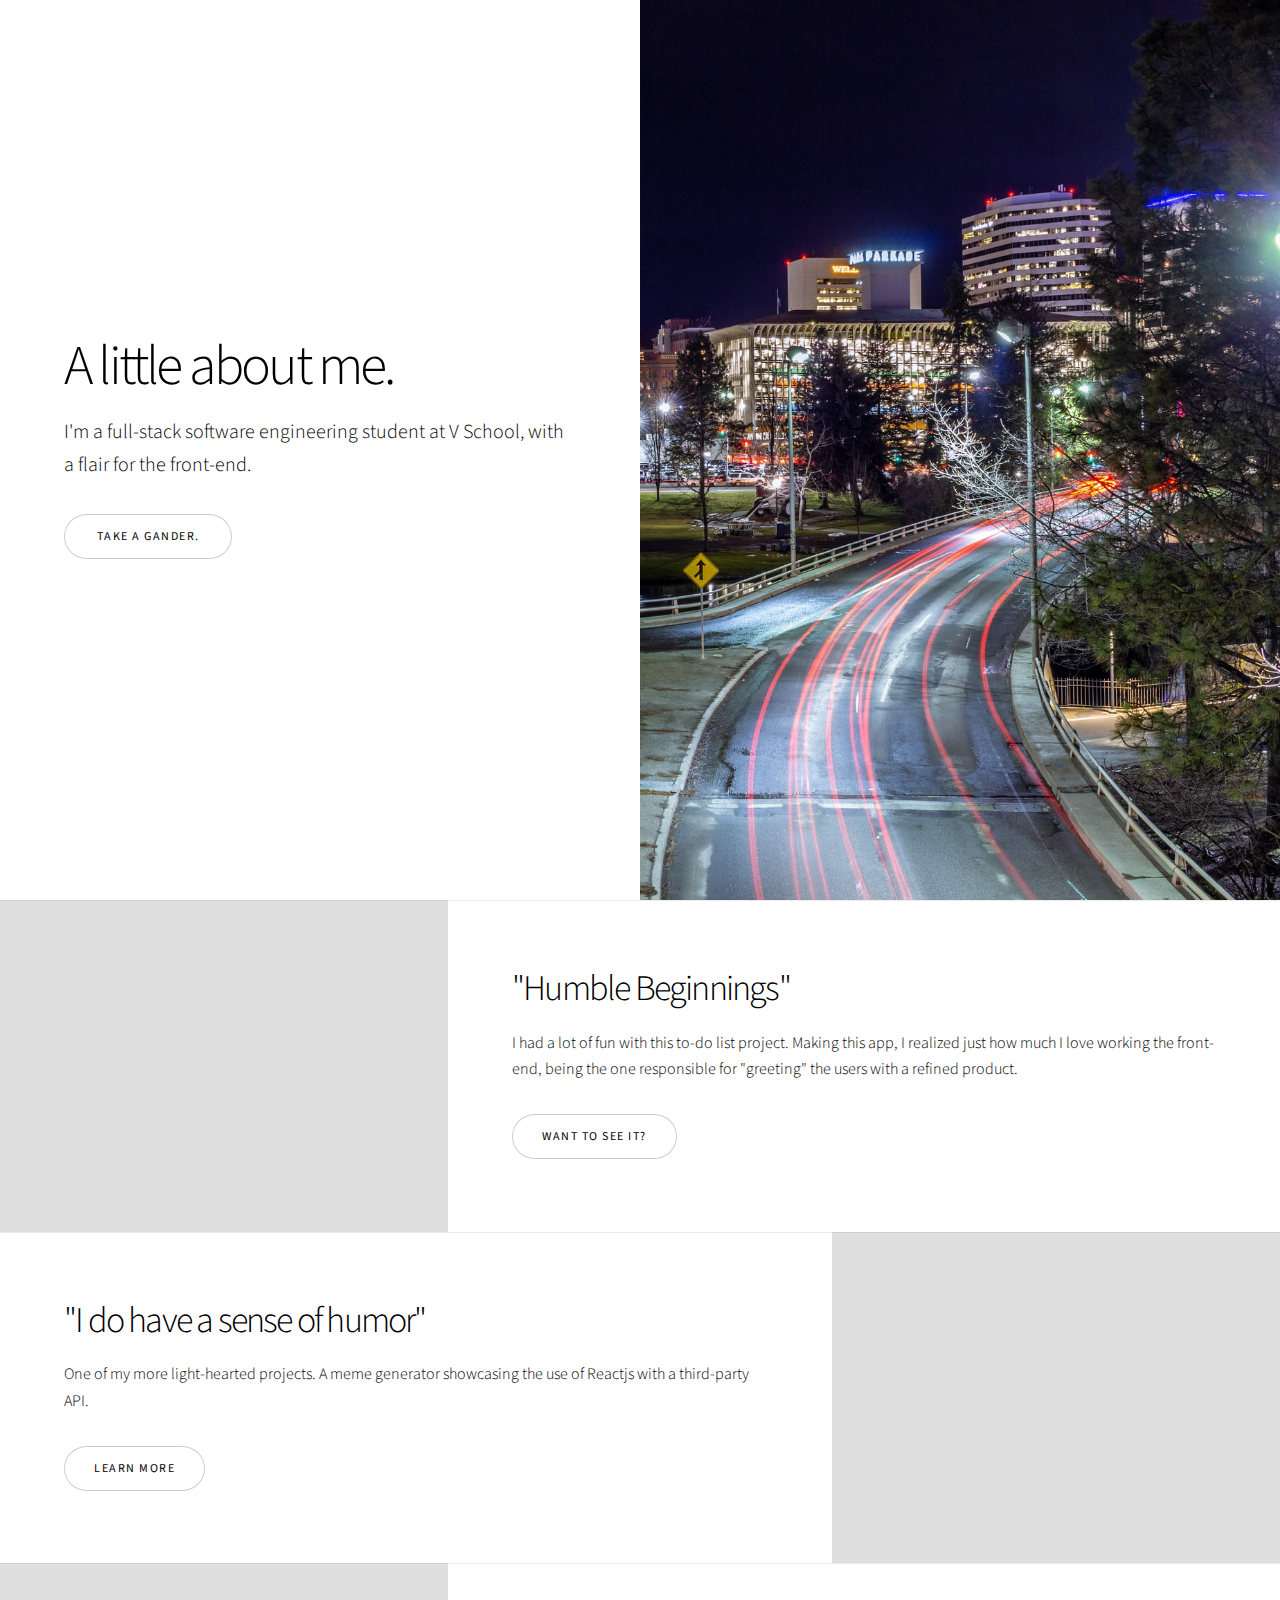
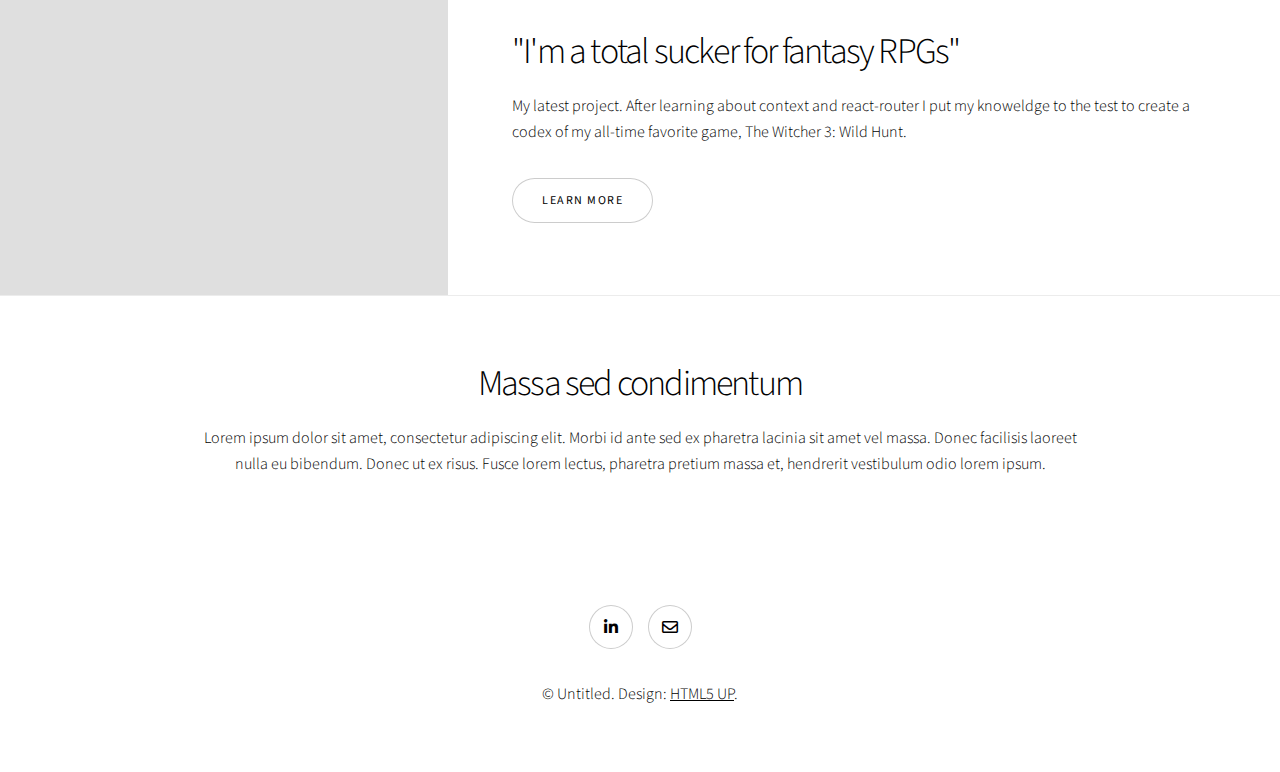
==== index.html @ a1ca26db "20210917" ====
<!DOCTYPE HTML>
<!--
	Story by HTML5 UP
	html5up.net | @ajlkn
	Free for personal and commercial use under the CCA 3.0 license (html5up.net/license)
-->
<html>
	<head>
		<title>Brad Duffy</title>
		<meta charset="utf-8" />
		<meta name="viewport" content="width=device-width, initial-scale=1, user-scalable=no" />
		<link rel="stylesheet" href="assets/css/main.css" />
		<noscript><link rel="stylesheet" href="assets/css/noscript.css" /></noscript>
	</head>
	<body class="is-preload">

		<!-- Wrapper -->
			<div id="wrapper" class="divided">

				<!-- One -->
					<section class="banner style1 orient-left content-align-left image-position-right fullscreen onload-image-fade-in onload-content-fade-right">
						<div class="content">
							<h1>A little about me.</h1>
							<p class="major">I'm a full-stack software engineering student at V School, with a flair for the front-end.</p>
							<ul class="actions stacked">
								<li><a href="#first" class="button big wide smooth-scroll-middle">Take a gander.</a></li>
							</ul>
						</div>
						<div class="image">
							<img src="images/washington-and-post.jpg.jfif" alt="" />
						</div>
					</section>

				<!-- Two -->
					<section class="spotlight style1 orient-right content-align-left image-position-center onscroll-image-fade-in" id="first">
						<div class="content">
							<h2>"Humble Beginnings"</h2>
							<p>I had a lot of fun with this to-do list project. Making this app, I realized just how much I love working the front-end, being the one responsible for "greeting" the users with a refined product.</p>
							<ul class="actions stacked">
								<li><a href="#" class="button">Want to see it?</a></li>
							</ul>
						</div>
						<div class="image">
							<img src="images/todo.jpg" alt="" />
						</div>
					</section>

				<!-- Three -->
					<section class="spotlight style1 orient-left content-align-left image-position-center onscroll-image-fade-in">
						<div class="content">
							<h2>"I do have a sense of humor"</h2>
							<p>One of my more light-hearted projects. A meme generator showcasing the use of Reactjs with a third-party API.</p>
							<ul class="actions stacked">
								<li><a href="#" class="button">Learn More</a></li>
							</ul>
						</div>
						<div class="image">
							<img src="images/meme-gen.jpg" alt="" />
						</div>
					</section>

				<!-- Four -->
					<section class="spotlight style1 orient-right content-align-left image-position-center onscroll-image-fade-in">
						<div class="content">
							<h2>"I'm a total sucker for fantasy RPGs"</h2>
							<p>My latest project. After learning about context and react-router I put my knoweldge to the test to create a codex of my all-time favorite game, The Witcher 3: Wild Hunt.</p>
							<ul class="actions stacked">
								<li><a href="#" class="button">Learn More</a></li>
							</ul>
						</div>
						<div class="image">
							<img src="images/witcher.jpg" alt="" />
						</div>
					</section>

				<!-- Five -->
					<section class="wrapper style1 align-center">
						<div class="inner">
							<h2>Massa sed condimentum</h2>
							<p>Lorem ipsum dolor sit amet, consectetur adipiscing elit. Morbi id ante sed ex pharetra lacinia sit amet vel massa. Donec facilisis laoreet nulla eu bibendum. Donec ut ex risus. Fusce lorem lectus, pharetra pretium massa et, hendrerit vestibulum odio lorem ipsum.</p>
						</div>

						<!-- Gallery -->
							<!-- <div class="gallery style2 medium lightbox onscroll-fade-in">
								<article>
									<a href="images/gallery/fulls/01.jpg" class="image">
										<img src="images/gallery/thumbs/01.jpg" alt="" />
									</a>
									<div class="caption">
										<h3>Ipsum Dolor</h3>
										<p>Lorem ipsum dolor amet, consectetur magna etiam elit. Etiam sed ultrices.</p>
										<ul class="actions fixed">
											<li><span class="button small">Details</span></li>
										</ul>
									</div>
								</article>
								<article>
									<a href="images/gallery/fulls/02.jpg" class="image">
										<img src="images/gallery/thumbs/02.jpg" alt="" />
									</a>
									<div class="caption">
										<h3>Feugiat Lorem</h3>
										<p>Lorem ipsum dolor amet, consectetur magna etiam elit. Etiam sed ultrices.</p>
										<ul class="actions fixed">
											<li><span class="button small">Details</span></li>
										</ul>
									</div>
								</article>
								<article>
									<a href="images/gallery/fulls/03.jpg" class="image">
										<img src="images/gallery/thumbs/03.jpg" alt="" />
									</a>
									<div class="caption">
										<h3>Magna Amet</h3>
										<p>Lorem ipsum dolor amet, consectetur magna etiam elit. Etiam sed ultrices.</p>
										<ul class="actions fixed">
											<li><span class="button small">Details</span></li>
										</ul>
									</div>
								</article>
								<article>
									<a href="images/gallery/fulls/04.jpg" class="image">
										<img src="images/gallery/thumbs/04.jpg" alt="" />
									</a>
									<div class="caption">
										<h3>Sed Tempus</h3>
										<p>Lorem ipsum dolor amet, consectetur magna etiam elit. Etiam sed ultrices.</p>
										<ul class="actions fixed">
											<li><span class="button small">Details</span></li>
										</ul>
									</div>
								</article>
								<article>
									<a href="images/gallery/fulls/05.jpg" class="image">
										<img src="images/gallery/thumbs/05.jpg" alt="" />
									</a>
									<div class="caption">
										<h3>Ultrices Magna</h3>
										<p>Lorem ipsum dolor amet, consectetur magna etiam elit. Etiam sed ultrices.</p>
										<ul class="actions fixed">
											<li><span class="button small">Details</span></li>
										</ul>
									</div>
								</article>
								<article>
									<a href="images/gallery/fulls/06.jpg" class="image">
										<img src="images/gallery/thumbs/06.jpg" alt="" />
									</a>
									<div class="caption">
										<h3>Sed Tempus</h3>
										<p>Lorem ipsum dolor amet, consectetur magna etiam elit. Etiam sed ultrices.</p>
										<ul class="actions fixed">
											<li><span class="button small">Details</span></li>
										</ul>
									</div>
								</article>
								<article>
									<a href="images/gallery/fulls/07.jpg" class="image">
										<img src="images/gallery/thumbs/07.jpg" alt="" />
									</a>
									<div class="caption">
										<h3>Ipsum Lorem</h3>
										<p>Lorem ipsum dolor amet, consectetur magna etiam elit. Etiam sed ultrices.</p>
										<ul class="actions fixed">
											<li><span class="button small">Details</span></li>
										</ul>
									</div>
								</article>
								<article>
									<a href="images/gallery/fulls/08.jpg" class="image">
										<img src="images/gallery/thumbs/08.jpg" alt="" />
									</a>
									<div class="caption">
										<h3>Magna Risus</h3>
										<p>Lorem ipsum dolor amet, consectetur magna etiam elit. Etiam sed ultrices.</p>
										<ul class="actions fixed">
											<li><span class="button small">Details</span></li>
										</ul>
									</div>
								</article>
								<article>
									<a href="images/gallery/fulls/09.jpg" class="image">
										<img src="images/gallery/thumbs/09.jpg" alt="" />
									</a>
									<div class="caption">
										<h3>Tempus Dolor</h3>
										<p>Lorem ipsum dolor amet, consectetur magna etiam elit. Etiam sed ultrices.</p>
										<ul class="actions fixed">
											<li><span class="button small">Details</span></li>
										</ul>
									</div>
								</article>
								<article>
									<a href="images/gallery/fulls/10.jpg" class="image">
										<img src="images/gallery/thumbs/10.jpg" alt="" />
									</a>
									<div class="caption">
										<h3>Sed Etiam</h3>
										<p>Lorem ipsum dolor amet, consectetur magna etiam elit. Etiam sed ultrices.</p>
										<ul class="actions fixed">
											<li><span class="button small">Details</span></li>
										</ul>
									</div>
								</article>
								<article>
									<a href="images/gallery/fulls/11.jpg" class="image">
										<img src="images/gallery/thumbs/11.jpg" alt="" />
									</a>
									<div class="caption">
										<h3>Magna Lorem</h3>
										<p>Lorem ipsum dolor amet, consectetur magna etiam elit. Etiam sed ultrices.</p>
										<ul class="actions fixed">
											<li><span class="button small">Details</span></li>
										</ul>
									</div>
								</article>
								<article>
									<a href="images/gallery/fulls/12.jpg" class="image">
										<img src="images/gallery/thumbs/12.jpg" alt="" />
									</a>
									<div class="caption">
										<h3>Ipsum Dolor</h3>
										<p>Lorem ipsum dolor amet, consectetur magna etiam elit. Etiam sed ultrices.</p>
										<ul class="actions fixed">
											<li><span class="button small">Details</span></li>
										</ul>
									</div>
								</article>
							</div>

					</section> -->

				<!-- Six -->
					<!-- <section class="wrapper style1 align-center">
						<div class="inner">
							<h2>Ipsum sed consequat</h2>
							<p>Lorem ipsum dolor sit amet, consectetur adipiscing elit. Morbi id ante sed ex pharetra lacinia sit amet vel massa. Donec facilisis laoreet nulla eu bibendum. Donec ut ex risus. Fusce lorem lectus, pharetra pretium massa et, hendrerit vestibulum odio lorem ipsum.</p>
							<div class="items style1 medium onscroll-fade-in">
								<section>
									<span class="icon style2 major fa-gem"></span>
									<h3>Lorem</h3>
									<p>Lorem ipsum dolor sit amet, consectetur adipiscing elit. Morbi dui turpis, cursus eget orci amet aliquam congue semper. Etiam eget ultrices risus nec tempor elit.</p>
								</section>
								<section>
									<span class="icon solid style2 major fa-save"></span>
									<h3>Ipsum</h3>
									<p>Lorem ipsum dolor sit amet, consectetur adipiscing elit. Morbi dui turpis, cursus eget orci amet aliquam congue semper. Etiam eget ultrices risus nec tempor elit.</p>
								</section>
								<section>
									<span class="icon solid style2 major fa-chart-bar"></span>
									<h3>Dolor</h3>
									<p>Lorem ipsum dolor sit amet, consectetur adipiscing elit. Morbi dui turpis, cursus eget orci amet aliquam congue semper. Etiam eget ultrices risus nec tempor elit.</p>
								</section>
								<section>
									<span class="icon solid style2 major fa-wifi"></span>
									<h3>Amet</h3>
									<p>Lorem ipsum dolor sit amet, consectetur adipiscing elit. Morbi dui turpis, cursus eget orci amet aliquam congue semper. Etiam eget ultrices risus nec tempor elit.</p>
								</section>
								<section>
									<span class="icon solid style2 major fa-cog"></span>
									<h3>Magna</h3>
									<p>Lorem ipsum dolor sit amet, consectetur adipiscing elit. Morbi dui turpis, cursus eget orci amet aliquam congue semper. Etiam eget ultrices risus nec tempor elit.</p>
								</section>
								<section>
									<span class="icon style2 major fa-paper-plane"></span>
									<h3>Tempus</h3>
									<p>Lorem ipsum dolor sit amet, consectetur adipiscing elit. Morbi dui turpis, cursus eget orci amet aliquam congue semper. Etiam eget ultrices risus nec tempor elit.</p>
								</section>
								<section>
									<span class="icon solid style2 major fa-desktop"></span>
									<h3>Aliquam</h3>
									<p>Lorem ipsum dolor sit amet, consectetur adipiscing elit. Morbi dui turpis, cursus eget orci amet aliquam congue semper. Etiam eget ultrices risus nec tempor elit.</p>
								</section>
								<section>
									<span class="icon solid style2 major fa-sync-alt"></span>
									<h3>Elit</h3>
									<p>Lorem ipsum dolor sit amet, consectetur adipiscing elit. Morbi dui turpis, cursus eget orci amet aliquam congue semper. Etiam eget ultrices risus nec tempor elit.</p>
								</section>
								<section>
									<span class="icon solid style2 major fa-hashtag"></span>
									<h3>Morbi</h3>
									<p>Lorem ipsum dolor sit amet, consectetur adipiscing elit. Morbi dui turpis, cursus eget orci amet aliquam congue semper. Etiam eget ultrices risus nec tempor elit.</p>
								</section>
								<section>
									<span class="icon solid style2 major fa-bolt"></span>
									<h3>Turpis</h3>
									<p>Lorem ipsum dolor sit amet, consectetur adipiscing elit. Morbi dui turpis, cursus eget orci amet aliquam congue semper. Etiam eget ultrices risus nec tempor elit.</p>
								</section>
								<section>
									<span class="icon solid style2 major fa-envelope"></span>
									<h3>Ultrices</h3>
									<p>Lorem ipsum dolor sit amet, consectetur adipiscing elit. Morbi dui turpis, cursus eget orci amet aliquam congue semper. Etiam eget ultrices risus nec tempor elit.</p>
								</section>
								<section>
									<span class="icon solid style2 major fa-leaf"></span>
									<h3>Risus</h3>
									<p>Lorem ipsum dolor sit amet, consectetur adipiscing elit. Morbi dui turpis, cursus eget orci amet aliquam congue semper. Etiam eget ultrices risus nec tempor elit.</p>
								</section>
							</div>
						</div>
					</section> -->

				<!-- Seven -->
					<!-- <section class="wrapper style1 align-center">
						<div class="inner medium">
							<h2>Get in touch</h2>
							<form method="post" action="#">
								<div class="fields">
									<div class="field half">
										<label for="name">Name</label>
										<input type="text" name="name" id="name" value="" />
									</div>
									<div class="field half">
										<label for="email">Email</label>
										<input type="email" name="email" id="email" value="" />
									</div>
									<div class="field">
										<label for="message">Message</label>
										<textarea name="message" id="message" rows="6"></textarea>
									</div>
								</div>
								<ul class="actions special">
									<li><input type="submit" name="submit" id="submit" value="Send Message" /></li>
								</ul>
							</form>

						</div>
					</section> -->

				<!-- Footer -->
					<footer class="wrapper style1 align-center">
						<div class="inner">
							<ul class="icons">
								<li><a href="https://www.linkedin.com/in/bradleyduffy/" class="icon brands style2 fa-linkedin-in"><span class="label">LinkedIn</span></a></li>
								<li><a href="#" class="icon style2 fa-envelope"><span class="label">Email</span></a></li>
							</ul>
							<p>&copy; Untitled. Design: <a href="https://html5up.net">HTML5 UP</a>.</p>
						</div>
					</footer>

			</div>

		<!-- Scripts -->
			<script src="assets/js/jquery.min.js"></script>
			<script src="assets/js/jquery.scrollex.min.js"></script>
			<script src="assets/js/jquery.scrolly.min.js"></script>
			<script src="assets/js/browser.min.js"></script>
			<script src="assets/js/breakpoints.min.js"></script>
			<script src="assets/js/util.js"></script>
			<script src="assets/js/main.js"></script>

	</body>
</html>
---- assets/css/main.css ----
@import url(fontawesome-all.min.css);
@import url("https://fonts.googleapis.com/css?family=Source+Sans+Pro:300,300i,400,400i");

/*
	Story by HTML5 UP
	html5up.net | @ajlkn
	Free for personal and commercial use under the CCA 3.0 license (html5up.net/license)
*/

html, body, div, span, applet, object,
iframe, h1, h2, h3, h4, h5, h6, p, blockquote,
pre, a, abbr, acronym, address, big, cite,
code, del, dfn, em, img, ins, kbd, q, s, samp,
small, strike, strong, sub, sup, tt, var, b,
u, i, center, dl, dt, dd, ol, ul, li, fieldset,
form, label, legend, table, caption, tbody,
tfoot, thead, tr, th, td, article, aside,
canvas, details, embed, figure, figcaption,
footer, header, hgroup, menu, nav, output, ruby,
section, summary, time, mark, audio, video {
	margin: 0;
	padding: 0;
	border: 0;
	font-size: 100%;
	font: inherit;
	vertical-align: baseline;}

article, aside, details, figcaption, figure,
footer, header, hgroup, menu, nav, section {
	display: block;}

body {
	line-height: 1;
}

ol, ul {
	list-style: none;
}

blockquote, q {
	quotes: none;
}

	blockquote:before, blockquote:after, q:before, q:after {
		content: '';
		content: none;
	}

table {
	border-collapse: collapse;
	border-spacing: 0;
}

body {
	-webkit-text-size-adjust: none;
}

mark {
	background-color: transparent;
	color: inherit;
}

input::-moz-focus-inner {
	border: 0;
	padding: 0;
}

input, select, textarea {
	-moz-appearance: none;
	-webkit-appearance: none;
	-ms-appearance: none;
	appearance: none;
}

/* Basic */

	@-ms-viewport {
		width: device-width;
	}

	body {
		-ms-overflow-style: scrollbar;
	}

	@media screen and (max-width: 480px) {

		html, body {
			min-width: 320px;
		}

	}

	html {
		box-sizing: border-box;
	}

	*, *:before, *:after {
		box-sizing: inherit;
	}

	body {
		background: #ffffff;
	}

		body.is-preload *, body.is-preload *:before, body.is-preload *:after {
			-moz-animation: none !important;
			-webkit-animation: none !important;
			-ms-animation: none !important;
			animation: none !important;
			-moz-transition: none !important;
			-webkit-transition: none !important;
			-ms-transition: none !important;
			transition: none !important;
		}

/* Type */

	html {
		font-size: 18pt;
	}

		@media screen and (max-width: 1680px) {

			html {
				font-size: 14pt;
			}

		}

		@media screen and (max-width: 1280px) {

			html {
				font-size: 12pt;
			}

		}

		@media screen and (max-width: 736px) {

			html {
				font-size: 11pt;
			}

		}

		@media screen and (max-width: 360px) {

			html {
				font-size: 10pt;
			}

		}

	body {
		background-color: #ffffff;
		color: #000000;
	}

	body, input, select, textarea {
		font-family: "Source Sans Pro", Helvetica, sans-serif;
		font-size: 1rem;
		font-weight: 300;
		line-height: 1.65;
	}

	a {
		-moz-transition: color 0.2s ease-in-out;
		-webkit-transition: color 0.2s ease-in-out;
		-ms-transition: color 0.2s ease-in-out;
		transition: color 0.2s ease-in-out;
		text-decoration: underline;
	}

		a:hover {
			text-decoration: none;
		}

	strong, b {
		font-weight: 400;
	}

	em, i {
		font-style: italic;
	}

	p {
		margin: 0 0 2rem 0;
	}

		p.major {
			font-size: 1.25rem;
		}

	h1, h2, h3, h4, h5, h6 {
		font-weight: 300;
		line-height: 1.375;
		letter-spacing: -0.05em;
		margin: 0 0 1rem 0;
	}

		h1 a, h2 a, h3 a, h4 a, h5 a, h6 a {
			color: inherit;
			text-decoration: none;
		}

	h1 {
		font-size: 3.5rem;
		line-height: 1.2;
	}

	h2 {
		font-size: 2.25rem;
	}

	h3 {
		font-size: 1.5rem;
	}

	h4 {
		font-size: 1.1rem;
	}

	h5 {
		font-size: 0.9rem;
	}

	h6 {
		font-size: 0.7rem;
	}

	sub {
		font-size: 0.8rem;
		position: relative;
		top: 0.5rem;
	}

	sup {
		font-size: 0.8rem;
		position: relative;
		top: -0.5rem;
	}

	blockquote {
		border-left: solid 4px;
		font-style: italic;
		margin: 0 0 2rem 0;
		padding: 0.5rem 0 0.5rem 2rem;
	}

	code {
		border-radius: 4px;
		font-family: "Courier New", monospace;
		font-size: 0.9em;
		margin: 0 0.25rem;
		padding: 0.25rem 0.325rem;
	}

	pre {
		-webkit-overflow-scrolling: touch;
		font-family: "Courier New", monospace;
		font-size: 0.9em;
		margin: 0 0 2rem 0;
	}

		pre code {
			display: block;
			line-height: 1.5;
			padding: 0.75rem 1rem;
			overflow-x: auto;
		}

	hr {
		border: 0;
		border-bottom: solid 1px;
		margin: 2.5rem 0;
	}

		hr.major {
			margin: 3.5rem 0;
		}

	.align-left {
		text-align: left;
	}

	.align-center {
		text-align: center;
	}

	.align-right {
		text-align: right;
	}

	@media screen and (max-width: 736px) {

		p.major {
			font-size: 1.1rem;
		}

		h1 {
			font-size: 2.5rem;
		}

		h2 {
			font-size: 2rem;
		}

		h3 {
			font-size: 1.25rem;
		}

		h4 {
			font-size: 1rem;
		}

	}

	input, select, textarea {
		color: #000000;
	}

	a {
		color: #000000;
	}

		a:hover {
			color: #47D3E5;
		}

	strong, b {
		color: #000000;
	}

	h1, h2, h3, h4, h5, h6 {
		color: #000000;
	}

	blockquote {
		border-left-color: rgba(0, 0, 0, 0.2);
	}

	code {
		background: rgba(0, 0, 0, 0.05);
		border-color: rgba(0, 0, 0, 0.2);
	}

	hr {
		border-bottom-color: rgba(0, 0, 0, 0.2);
	}

/* Row */

	.row {
		display: flex;
		flex-wrap: wrap;
		box-sizing: border-box;
		align-items: stretch;
	}

		.row > * {
			box-sizing: border-box;
		}

		.row.gtr-uniform > * > :last-child {
			margin-bottom: 0;
		}

		.row.aln-left {
			justify-content: flex-start;
		}

		.row.aln-center {
			justify-content: center;
		}

		.row.aln-right {
			justify-content: flex-end;
		}

		.row.aln-top {
			align-items: flex-start;
		}

		.row.aln-middle {
			align-items: center;
		}

		.row.aln-bottom {
			align-items: flex-end;
		}

		.row > .imp {
			order: -1;
		}

		.row > .col-1 {
			width: 8.33333%;
		}

		.row > .off-1 {
			margin-left: 8.33333%;
		}

		.row > .col-2 {
			width: 16.66667%;
		}

		.row > .off-2 {
			margin-left: 16.66667%;
		}

		.row > .col-3 {
			width: 25%;
		}

		.row > .off-3 {
			margin-left: 25%;
		}

		.row > .col-4 {
			width: 33.33333%;
		}

		.row > .off-4 {
			margin-left: 33.33333%;
		}

		.row > .col-5 {
			width: 41.66667%;
		}

		.row > .off-5 {
			margin-left: 41.66667%;
		}

		.row > .col-6 {
			width: 50%;
		}

		.row > .off-6 {
			margin-left: 50%;
		}

		.row > .col-7 {
			width: 58.33333%;
		}

		.row > .off-7 {
			margin-left: 58.33333%;
		}

		.row > .col-8 {
			width: 66.66667%;
		}

		.row > .off-8 {
			margin-left: 66.66667%;
		}

		.row > .col-9 {
			width: 75%;
		}

		.row > .off-9 {
			margin-left: 75%;
		}

		.row > .col-10 {
			width: 83.33333%;
		}

		.row > .off-10 {
			margin-left: 83.33333%;
		}

		.row > .col-11 {
			width: 91.66667%;
		}

		.row > .off-11 {
			margin-left: 91.66667%;
		}

		.row > .col-12 {
			width: 100%;
		}

		.row > .off-12 {
			margin-left: 100%;
		}

		.row.gtr-0 {
			margin-top: 0;
			margin-left: 0rem;
		}

			.row.gtr-0 > * {
				padding: 0 0 0 0rem;
			}

			.row.gtr-0.gtr-uniform {
				margin-top: 0rem;
			}

				.row.gtr-0.gtr-uniform > * {
					padding-top: 0rem;
				}

		.row.gtr-25 {
			margin-top: 0;
			margin-left: -0.5rem;
		}

			.row.gtr-25 > * {
				padding: 0 0 0 0.5rem;
			}

			.row.gtr-25.gtr-uniform {
				margin-top: -0.5rem;
			}

				.row.gtr-25.gtr-uniform > * {
					padding-top: 0.5rem;
				}

		.row.gtr-50 {
			margin-top: 0;
			margin-left: -1rem;
		}

			.row.gtr-50 > * {
				padding: 0 0 0 1rem;
			}

			.row.gtr-50.gtr-uniform {
				margin-top: -1rem;
			}

				.row.gtr-50.gtr-uniform > * {
					padding-top: 1rem;
				}

		.row {
			margin-top: 0;
			margin-left: -2rem;
		}

			.row > * {
				padding: 0 0 0 2rem;
			}

			.row.gtr-uniform {
				margin-top: -2rem;
			}

				.row.gtr-uniform > * {
					padding-top: 2rem;
				}

		.row.gtr-150 {
			margin-top: 0;
			margin-left: -3rem;
		}

			.row.gtr-150 > * {
				padding: 0 0 0 3rem;
			}

			.row.gtr-150.gtr-uniform {
				margin-top: -3rem;
			}

				.row.gtr-150.gtr-uniform > * {
					padding-top: 3rem;
				}

		.row.gtr-200 {
			margin-top: 0;
			margin-left: -4rem;
		}

			.row.gtr-200 > * {
				padding: 0 0 0 4rem;
			}

			.row.gtr-200.gtr-uniform {
				margin-top: -4rem;
			}

				.row.gtr-200.gtr-uniform > * {
					padding-top: 4rem;
				}

		@media screen and (max-width: 1680px) {

			.row {
				display: flex;
				flex-wrap: wrap;
				box-sizing: border-box;
				align-items: stretch;
			}

				.row > * {
					box-sizing: border-box;
				}

				.row.gtr-uniform > * > :last-child {
					margin-bottom: 0;
				}

				.row.aln-left {
					justify-content: flex-start;
				}

				.row.aln-center {
					justify-content: center;
				}

				.row.aln-right {
					justify-content: flex-end;
				}

				.row.aln-top {
					align-items: flex-start;
				}

				.row.aln-middle {
					align-items: center;
				}

				.row.aln-bottom {
					align-items: flex-end;
				}

				.row > .imp-xlarge {
					order: -1;
				}

				.row > .col-1-xlarge {
					width: 8.33333%;
				}

				.row > .off-1-xlarge {
					margin-left: 8.33333%;
				}

				.row > .col-2-xlarge {
					width: 16.66667%;
				}

				.row > .off-2-xlarge {
					margin-left: 16.66667%;
				}

				.row > .col-3-xlarge {
					width: 25%;
				}

				.row > .off-3-xlarge {
					margin-left: 25%;
				}

				.row > .col-4-xlarge {
					width: 33.33333%;
				}

				.row > .off-4-xlarge {
					margin-left: 33.33333%;
				}

				.row > .col-5-xlarge {
					width: 41.66667%;
				}

				.row > .off-5-xlarge {
					margin-left: 41.66667%;
				}

				.row > .col-6-xlarge {
					width: 50%;
				}

				.row > .off-6-xlarge {
					margin-left: 50%;
				}

				.row > .col-7-xlarge {
					width: 58.33333%;
				}

				.row > .off-7-xlarge {
					margin-left: 58.33333%;
				}

				.row > .col-8-xlarge {
					width: 66.66667%;
				}

				.row > .off-8-xlarge {
					margin-left: 66.66667%;
				}

				.row > .col-9-xlarge {
					width: 75%;
				}

				.row > .off-9-xlarge {
					margin-left: 75%;
				}

				.row > .col-10-xlarge {
					width: 83.33333%;
				}

				.row > .off-10-xlarge {
					margin-left: 83.33333%;
				}

				.row > .col-11-xlarge {
					width: 91.66667%;
				}

				.row > .off-11-xlarge {
					margin-left: 91.66667%;
				}

				.row > .col-12-xlarge {
					width: 100%;
				}

				.row > .off-12-xlarge {
					margin-left: 100%;
				}

				.row.gtr-0 {
					margin-top: 0;
					margin-left: 0rem;
				}

					.row.gtr-0 > * {
						padding: 0 0 0 0rem;
					}

					.row.gtr-0.gtr-uniform {
						margin-top: 0rem;
					}

						.row.gtr-0.gtr-uniform > * {
							padding-top: 0rem;
						}

				.row.gtr-25 {
					margin-top: 0;
					margin-left: -0.5rem;
				}

					.row.gtr-25 > * {
						padding: 0 0 0 0.5rem;
					}

					.row.gtr-25.gtr-uniform {
						margin-top: -0.5rem;
					}

						.row.gtr-25.gtr-uniform > * {
							padding-top: 0.5rem;
						}

				.row.gtr-50 {
					margin-top: 0;
					margin-left: -1rem;
				}

					.row.gtr-50 > * {
						padding: 0 0 0 1rem;
					}

					.row.gtr-50.gtr-uniform {
						margin-top: -1rem;
					}

						.row.gtr-50.gtr-uniform > * {
							padding-top: 1rem;
						}

				.row {
					margin-top: 0;
					margin-left: -2rem;
				}

					.row > * {
						padding: 0 0 0 2rem;
					}

					.row.gtr-uniform {
						margin-top: -2rem;
					}

						.row.gtr-uniform > * {
							padding-top: 2rem;
						}

				.row.gtr-150 {
					margin-top: 0;
					margin-left: -3rem;
				}

					.row.gtr-150 > * {
						padding: 0 0 0 3rem;
					}

					.row.gtr-150.gtr-uniform {
						margin-top: -3rem;
					}

						.row.gtr-150.gtr-uniform > * {
							padding-top: 3rem;
						}

				.row.gtr-200 {
					margin-top: 0;
					margin-left: -4rem;
				}

					.row.gtr-200 > * {
						padding: 0 0 0 4rem;
					}

					.row.gtr-200.gtr-uniform {
						margin-top: -4rem;
					}

						.row.gtr-200.gtr-uniform > * {
							padding-top: 4rem;
						}

		}

		@media screen and (max-width: 1280px) {

			.row {
				display: flex;
				flex-wrap: wrap;
				box-sizing: border-box;
				align-items: stretch;
			}

				.row > * {
					box-sizing: border-box;
				}

				.row.gtr-uniform > * > :last-child {
					margin-bottom: 0;
				}

				.row.aln-left {
					justify-content: flex-start;
				}

				.row.aln-center {
					justify-content: center;
				}

				.row.aln-right {
					justify-content: flex-end;
				}

				.row.aln-top {
					align-items: flex-start;
				}

				.row.aln-middle {
					align-items: center;
				}

				.row.aln-bottom {
					align-items: flex-end;
				}

				.row > .imp-large {
					order: -1;
				}

				.row > .col-1-large {
					width: 8.33333%;
				}

				.row > .off-1-large {
					margin-left: 8.33333%;
				}

				.row > .col-2-large {
					width: 16.66667%;
				}

				.row > .off-2-large {
					margin-left: 16.66667%;
				}

				.row > .col-3-large {
					width: 25%;
				}

				.row > .off-3-large {
					margin-left: 25%;
				}

				.row > .col-4-large {
					width: 33.33333%;
				}

				.row > .off-4-large {
					margin-left: 33.33333%;
				}

				.row > .col-5-large {
					width: 41.66667%;
				}

				.row > .off-5-large {
					margin-left: 41.66667%;
				}

				.row > .col-6-large {
					width: 50%;
				}

				.row > .off-6-large {
					margin-left: 50%;
				}

				.row > .col-7-large {
					width: 58.33333%;
				}

				.row > .off-7-large {
					margin-left: 58.33333%;
				}

				.row > .col-8-large {
					width: 66.66667%;
				}

				.row > .off-8-large {
					margin-left: 66.66667%;
				}

				.row > .col-9-large {
					width: 75%;
				}

				.row > .off-9-large {
					margin-left: 75%;
				}

				.row > .col-10-large {
					width: 83.33333%;
				}

				.row > .off-10-large {
					margin-left: 83.33333%;
				}

				.row > .col-11-large {
					width: 91.66667%;
				}

				.row > .off-11-large {
					margin-left: 91.66667%;
				}

				.row > .col-12-large {
					width: 100%;
				}

				.row > .off-12-large {
					margin-left: 100%;
				}

				.row.gtr-0 {
					margin-top: 0;
					margin-left: 0rem;
				}

					.row.gtr-0 > * {
						padding: 0 0 0 0rem;
					}

					.row.gtr-0.gtr-uniform {
						margin-top: 0rem;
					}

						.row.gtr-0.gtr-uniform > * {
							padding-top: 0rem;
						}

				.row.gtr-25 {
					margin-top: 0;
					margin-left: -0.5rem;
				}

					.row.gtr-25 > * {
						padding: 0 0 0 0.5rem;
					}

					.row.gtr-25.gtr-uniform {
						margin-top: -0.5rem;
					}

						.row.gtr-25.gtr-uniform > * {
							padding-top: 0.5rem;
						}

				.row.gtr-50 {
					margin-top: 0;
					margin-left: -1rem;
				}

					.row.gtr-50 > * {
						padding: 0 0 0 1rem;
					}

					.row.gtr-50.gtr-uniform {
						margin-top: -1rem;
					}

						.row.gtr-50.gtr-uniform > * {
							padding-top: 1rem;
						}

				.row {
					margin-top: 0;
					margin-left: -2rem;
				}

					.row > * {
						padding: 0 0 0 2rem;
					}

					.row.gtr-uniform {
						margin-top: -2rem;
					}

						.row.gtr-uniform > * {
							padding-top: 2rem;
						}

				.row.gtr-150 {
					margin-top: 0;
					margin-left: -3rem;
				}

					.row.gtr-150 > * {
						padding: 0 0 0 3rem;
					}

					.row.gtr-150.gtr-uniform {
						margin-top: -3rem;
					}

						.row.gtr-150.gtr-uniform > * {
							padding-top: 3rem;
						}

				.row.gtr-200 {
					margin-top: 0;
					margin-left: -4rem;
				}

					.row.gtr-200 > * {
						padding: 0 0 0 4rem;
					}

					.row.gtr-200.gtr-uniform {
						margin-top: -4rem;
					}

						.row.gtr-200.gtr-uniform > * {
							padding-top: 4rem;
						}

		}

		@media screen and (max-width: 980px) {

			.row {
				display: flex;
				flex-wrap: wrap;
				box-sizing: border-box;
				align-items: stretch;
			}

				.row > * {
					box-sizing: border-box;
				}

				.row.gtr-uniform > * > :last-child {
					margin-bottom: 0;
				}

				.row.aln-left {
					justify-content: flex-start;
				}

				.row.aln-center {
					justify-content: center;
				}

				.row.aln-right {
					justify-content: flex-end;
				}

				.row.aln-top {
					align-items: flex-start;
				}

				.row.aln-middle {
					align-items: center;
				}

				.row.aln-bottom {
					align-items: flex-end;
				}

				.row > .imp-medium {
					order: -1;
				}

				.row > .col-1-medium {
					width: 8.33333%;
				}

				.row > .off-1-medium {
					margin-left: 8.33333%;
				}

				.row > .col-2-medium {
					width: 16.66667%;
				}

				.row > .off-2-medium {
					margin-left: 16.66667%;
				}

				.row > .col-3-medium {
					width: 25%;
				}

				.row > .off-3-medium {
					margin-left: 25%;
				}

				.row > .col-4-medium {
					width: 33.33333%;
				}

				.row > .off-4-medium {
					margin-left: 33.33333%;
				}

				.row > .col-5-medium {
					width: 41.66667%;
				}

				.row > .off-5-medium {
					margin-left: 41.66667%;
				}

				.row > .col-6-medium {
					width: 50%;
				}

				.row > .off-6-medium {
					margin-left: 50%;
				}

				.row > .col-7-medium {
					width: 58.33333%;
				}

				.row > .off-7-medium {
					margin-left: 58.33333%;
				}

				.row > .col-8-medium {
					width: 66.66667%;
				}

				.row > .off-8-medium {
					margin-left: 66.66667%;
				}

				.row > .col-9-medium {
					width: 75%;
				}

				.row > .off-9-medium {
					margin-left: 75%;
				}

				.row > .col-10-medium {
					width: 83.33333%;
				}

				.row > .off-10-medium {
					margin-left: 83.33333%;
				}

				.row > .col-11-medium {
					width: 91.66667%;
				}

				.row > .off-11-medium {
					margin-left: 91.66667%;
				}

				.row > .col-12-medium {
					width: 100%;
				}

				.row > .off-12-medium {
					margin-left: 100%;
				}

				.row.gtr-0 {
					margin-top: 0;
					margin-left: 0rem;
				}

					.row.gtr-0 > * {
						padding: 0 0 0 0rem;
					}

					.row.gtr-0.gtr-uniform {
						margin-top: 0rem;
					}

						.row.gtr-0.gtr-uniform > * {
							padding-top: 0rem;
						}

				.row.gtr-25 {
					margin-top: 0;
					margin-left: -0.5rem;
				}

					.row.gtr-25 > * {
						padding: 0 0 0 0.5rem;
					}

					.row.gtr-25.gtr-uniform {
						margin-top: -0.5rem;
					}

						.row.gtr-25.gtr-uniform > * {
							padding-top: 0.5rem;
						}

				.row.gtr-50 {
					margin-top: 0;
					margin-left: -1rem;
				}

					.row.gtr-50 > * {
						padding: 0 0 0 1rem;
					}

					.row.gtr-50.gtr-uniform {
						margin-top: -1rem;
					}

						.row.gtr-50.gtr-uniform > * {
							padding-top: 1rem;
						}

				.row {
					margin-top: 0;
					margin-left: -2rem;
				}

					.row > * {
						padding: 0 0 0 2rem;
					}

					.row.gtr-uniform {
						margin-top: -2rem;
					}

						.row.gtr-uniform > * {
							padding-top: 2rem;
						}

				.row.gtr-150 {
					margin-top: 0;
					margin-left: -3rem;
				}

					.row.gtr-150 > * {
						padding: 0 0 0 3rem;
					}

					.row.gtr-150.gtr-uniform {
						margin-top: -3rem;
					}

						.row.gtr-150.gtr-uniform > * {
							padding-top: 3rem;
						}

				.row.gtr-200 {
					margin-top: 0;
					margin-left: -4rem;
				}

					.row.gtr-200 > * {
						padding: 0 0 0 4rem;
					}

					.row.gtr-200.gtr-uniform {
						margin-top: -4rem;
					}

						.row.gtr-200.gtr-uniform > * {
							padding-top: 4rem;
						}

		}

		@media screen and (max-width: 736px) {

			.row {
				display: flex;
				flex-wrap: wrap;
				box-sizing: border-box;
				align-items: stretch;
			}

				.row > * {
					box-sizing: border-box;
				}

				.row.gtr-uniform > * > :last-child {
					margin-bottom: 0;
				}

				.row.aln-left {
					justify-content: flex-start;
				}

				.row.aln-center {
					justify-content: center;
				}

				.row.aln-right {
					justify-content: flex-end;
				}

				.row.aln-top {
					align-items: flex-start;
				}

				.row.aln-middle {
					align-items: center;
				}

				.row.aln-bottom {
					align-items: flex-end;
				}

				.row > .imp-small {
					order: -1;
				}

				.row > .col-1-small {
					width: 8.33333%;
				}

				.row > .off-1-small {
					margin-left: 8.33333%;
				}

				.row > .col-2-small {
					width: 16.66667%;
				}

				.row > .off-2-small {
					margin-left: 16.66667%;
				}

				.row > .col-3-small {
					width: 25%;
				}

				.row > .off-3-small {
					margin-left: 25%;
				}

				.row > .col-4-small {
					width: 33.33333%;
				}

				.row > .off-4-small {
					margin-left: 33.33333%;
				}

				.row > .col-5-small {
					width: 41.66667%;
				}

				.row > .off-5-small {
					margin-left: 41.66667%;
				}

				.row > .col-6-small {
					width: 50%;
				}

				.row > .off-6-small {
					margin-left: 50%;
				}

				.row > .col-7-small {
					width: 58.33333%;
				}

				.row > .off-7-small {
					margin-left: 58.33333%;
				}

				.row > .col-8-small {
					width: 66.66667%;
				}

				.row > .off-8-small {
					margin-left: 66.66667%;
				}

				.row > .col-9-small {
					width: 75%;
				}

				.row > .off-9-small {
					margin-left: 75%;
				}

				.row > .col-10-small {
					width: 83.33333%;
				}

				.row > .off-10-small {
					margin-left: 83.33333%;
				}

				.row > .col-11-small {
					width: 91.66667%;
				}

				.row > .off-11-small {
					margin-left: 91.66667%;
				}

				.row > .col-12-small {
					width: 100%;
				}

				.row > .off-12-small {
					margin-left: 100%;
				}

				.row.gtr-0 {
					margin-top: 0;
					margin-left: 0rem;
				}

					.row.gtr-0 > * {
						padding: 0 0 0 0rem;
					}

					.row.gtr-0.gtr-uniform {
						margin-top: 0rem;
					}

						.row.gtr-0.gtr-uniform > * {
							padding-top: 0rem;
						}

				.row.gtr-25 {
					margin-top: 0;
					margin-left: -0.5rem;
				}

					.row.gtr-25 > * {
						padding: 0 0 0 0.5rem;
					}

					.row.gtr-25.gtr-uniform {
						margin-top: -0.5rem;
					}

						.row.gtr-25.gtr-uniform > * {
							padding-top: 0.5rem;
						}

				.row.gtr-50 {
					margin-top: 0;
					margin-left: -1rem;
				}

					.row.gtr-50 > * {
						padding: 0 0 0 1rem;
					}

					.row.gtr-50.gtr-uniform {
						margin-top: -1rem;
					}

						.row.gtr-50.gtr-uniform > * {
							padding-top: 1rem;
						}

				.row {
					margin-top: 0;
					margin-left: -2rem;
				}

					.row > * {
						padding: 0 0 0 2rem;
					}

					.row.gtr-uniform {
						margin-top: -2rem;
					}

						.row.gtr-uniform > * {
							padding-top: 2rem;
						}

				.row.gtr-150 {
					margin-top: 0;
					margin-left: -3rem;
				}

					.row.gtr-150 > * {
						padding: 0 0 0 3rem;
					}

					.row.gtr-150.gtr-uniform {
						margin-top: -3rem;
					}

						.row.gtr-150.gtr-uniform > * {
							padding-top: 3rem;
						}

				.row.gtr-200 {
					margin-top: 0;
					margin-left: -4rem;
				}

					.row.gtr-200 > * {
						padding: 0 0 0 4rem;
					}

					.row.gtr-200.gtr-uniform {
						margin-top: -4rem;
					}

						.row.gtr-200.gtr-uniform > * {
							padding-top: 4rem;
						}

		}

		@media screen and (max-width: 480px) {

			.row {
				display: flex;
				flex-wrap: wrap;
				box-sizing: border-box;
				align-items: stretch;
			}

				.row > * {
					box-sizing: border-box;
				}

				.row.gtr-uniform > * > :last-child {
					margin-bottom: 0;
				}

				.row.aln-left {
					justify-content: flex-start;
				}

				.row.aln-center {
					justify-content: center;
				}

				.row.aln-right {
					justify-content: flex-end;
				}

				.row.aln-top {
					align-items: flex-start;
				}

				.row.aln-middle {
					align-items: center;
				}

				.row.aln-bottom {
					align-items: flex-end;
				}

				.row > .imp-xsmall {
					order: -1;
				}

				.row > .col-1-xsmall {
					width: 8.33333%;
				}

				.row > .off-1-xsmall {
					margin-left: 8.33333%;
				}

				.row > .col-2-xsmall {
					width: 16.66667%;
				}

				.row > .off-2-xsmall {
					margin-left: 16.66667%;
				}

				.row > .col-3-xsmall {
					width: 25%;
				}

				.row > .off-3-xsmall {
					margin-left: 25%;
				}

				.row > .col-4-xsmall {
					width: 33.33333%;
				}

				.row > .off-4-xsmall {
					margin-left: 33.33333%;
				}

				.row > .col-5-xsmall {
					width: 41.66667%;
				}

				.row > .off-5-xsmall {
					margin-left: 41.66667%;
				}

				.row > .col-6-xsmall {
					width: 50%;
				}

				.row > .off-6-xsmall {
					margin-left: 50%;
				}

				.row > .col-7-xsmall {
					width: 58.33333%;
				}

				.row > .off-7-xsmall {
					margin-left: 58.33333%;
				}

				.row > .col-8-xsmall {
					width: 66.66667%;
				}

				.row > .off-8-xsmall {
					margin-left: 66.66667%;
				}

				.row > .col-9-xsmall {
					width: 75%;
				}

				.row > .off-9-xsmall {
					margin-left: 75%;
				}

				.row > .col-10-xsmall {
					width: 83.33333%;
				}

				.row > .off-10-xsmall {
					margin-left: 83.33333%;
				}

				.row > .col-11-xsmall {
					width: 91.66667%;
				}

				.row > .off-11-xsmall {
					margin-left: 91.66667%;
				}

				.row > .col-12-xsmall {
					width: 100%;
				}

				.row > .off-12-xsmall {
					margin-left: 100%;
				}

				.row.gtr-0 {
					margin-top: 0;
					margin-left: 0rem;
				}

					.row.gtr-0 > * {
						padding: 0 0 0 0rem;
					}

					.row.gtr-0.gtr-uniform {
						margin-top: 0rem;
					}

						.row.gtr-0.gtr-uniform > * {
							padding-top: 0rem;
						}

				.row.gtr-25 {
					margin-top: 0;
					margin-left: -0.5rem;
				}

					.row.gtr-25 > * {
						padding: 0 0 0 0.5rem;
					}

					.row.gtr-25.gtr-uniform {
						margin-top: -0.5rem;
					}

						.row.gtr-25.gtr-uniform > * {
							padding-top: 0.5rem;
						}

				.row.gtr-50 {
					margin-top: 0;
					margin-left: -1rem;
				}

					.row.gtr-50 > * {
						padding: 0 0 0 1rem;
					}

					.row.gtr-50.gtr-uniform {
						margin-top: -1rem;
					}

						.row.gtr-50.gtr-uniform > * {
							padding-top: 1rem;
						}

				.row {
					margin-top: 0;
					margin-left: -2rem;
				}

					.row > * {
						padding: 0 0 0 2rem;
					}

					.row.gtr-uniform {
						margin-top: -2rem;
					}

						.row.gtr-uniform > * {
							padding-top: 2rem;
						}

				.row.gtr-150 {
					margin-top: 0;
					margin-left: -3rem;
				}

					.row.gtr-150 > * {
						padding: 0 0 0 3rem;
					}

					.row.gtr-150.gtr-uniform {
						margin-top: -3rem;
					}

						.row.gtr-150.gtr-uniform > * {
							padding-top: 3rem;
						}

				.row.gtr-200 {
					margin-top: 0;
					margin-left: -4rem;
				}

					.row.gtr-200 > * {
						padding: 0 0 0 4rem;
					}

					.row.gtr-200.gtr-uniform {
						margin-top: -4rem;
					}

						.row.gtr-200.gtr-uniform > * {
							padding-top: 4rem;
						}

		}

		@media screen and (max-width: 360px) {

			.row {
				display: flex;
				flex-wrap: wrap;
				box-sizing: border-box;
				align-items: stretch;
			}

				.row > * {
					box-sizing: border-box;
				}

				.row.gtr-uniform > * > :last-child {
					margin-bottom: 0;
				}

				.row.aln-left {
					justify-content: flex-start;
				}

				.row.aln-center {
					justify-content: center;
				}

				.row.aln-right {
					justify-content: flex-end;
				}

				.row.aln-top {
					align-items: flex-start;
				}

				.row.aln-middle {
					align-items: center;
				}

				.row.aln-bottom {
					align-items: flex-end;
				}

				.row > .imp-xxsmall {
					order: -1;
				}

				.row > .col-1-xxsmall {
					width: 8.33333%;
				}

				.row > .off-1-xxsmall {
					margin-left: 8.33333%;
				}

				.row > .col-2-xxsmall {
					width: 16.66667%;
				}

				.row > .off-2-xxsmall {
					margin-left: 16.66667%;
				}

				.row > .col-3-xxsmall {
					width: 25%;
				}

				.row > .off-3-xxsmall {
					margin-left: 25%;
				}

				.row > .col-4-xxsmall {
					width: 33.33333%;
				}

				.row > .off-4-xxsmall {
					margin-left: 33.33333%;
				}

				.row > .col-5-xxsmall {
					width: 41.66667%;
				}

				.row > .off-5-xxsmall {
					margin-left: 41.66667%;
				}

				.row > .col-6-xxsmall {
					width: 50%;
				}

				.row > .off-6-xxsmall {
					margin-left: 50%;
				}

				.row > .col-7-xxsmall {
					width: 58.33333%;
				}

				.row > .off-7-xxsmall {
					margin-left: 58.33333%;
				}

				.row > .col-8-xxsmall {
					width: 66.66667%;
				}

				.row > .off-8-xxsmall {
					margin-left: 66.66667%;
				}

				.row > .col-9-xxsmall {
					width: 75%;
				}

				.row > .off-9-xxsmall {
					margin-left: 75%;
				}

				.row > .col-10-xxsmall {
					width: 83.33333%;
				}

				.row > .off-10-xxsmall {
					margin-left: 83.33333%;
				}

				.row > .col-11-xxsmall {
					width: 91.66667%;
				}

				.row > .off-11-xxsmall {
					margin-left: 91.66667%;
				}

				.row > .col-12-xxsmall {
					width: 100%;
				}

				.row > .off-12-xxsmall {
					margin-left: 100%;
				}

				.row.gtr-0 {
					margin-top: 0;
					margin-left: 0rem;
				}

					.row.gtr-0 > * {
						padding: 0 0 0 0rem;
					}

					.row.gtr-0.gtr-uniform {
						margin-top: 0rem;
					}

						.row.gtr-0.gtr-uniform > * {
							padding-top: 0rem;
						}

				.row.gtr-25 {
					margin-top: 0;
					margin-left: -0.5rem;
				}

					.row.gtr-25 > * {
						padding: 0 0 0 0.5rem;
					}

					.row.gtr-25.gtr-uniform {
						margin-top: -0.5rem;
					}

						.row.gtr-25.gtr-uniform > * {
							padding-top: 0.5rem;
						}

				.row.gtr-50 {
					margin-top: 0;
					margin-left: -1rem;
				}

					.row.gtr-50 > * {
						padding: 0 0 0 1rem;
					}

					.row.gtr-50.gtr-uniform {
						margin-top: -1rem;
					}

						.row.gtr-50.gtr-uniform > * {
							padding-top: 1rem;
						}

				.row {
					margin-top: 0;
					margin-left: -2rem;
				}

					.row > * {
						padding: 0 0 0 2rem;
					}

					.row.gtr-uniform {
						margin-top: -2rem;
					}

						.row.gtr-uniform > * {
							padding-top: 2rem;
						}

				.row.gtr-150 {
					margin-top: 0;
					margin-left: -3rem;
				}

					.row.gtr-150 > * {
						padding: 0 0 0 3rem;
					}

					.row.gtr-150.gtr-uniform {
						margin-top: -3rem;
					}

						.row.gtr-150.gtr-uniform > * {
							padding-top: 3rem;
						}

				.row.gtr-200 {
					margin-top: 0;
					margin-left: -4rem;
				}

					.row.gtr-200 > * {
						padding: 0 0 0 4rem;
					}

					.row.gtr-200.gtr-uniform {
						margin-top: -4rem;
					}

						.row.gtr-200.gtr-uniform > * {
							padding-top: 4rem;
						}

		}

/* Box */

	.box {
		border-radius: 4px;
		border: solid 1px;
		margin-bottom: 2rem;
		padding: 1.5rem;
	}

		.box > :last-child,
		.box > :last-child > :last-child,
		.box > :last-child > :last-child > :last-child {
			margin-bottom: 0;
		}

		.box.alt {
			border: 0;
			border-radius: 0;
			padding: 0;
		}

	.box {
		border-color: rgba(0, 0, 0, 0.2);
	}

/* Button */

	input[type="submit"],
	input[type="reset"],
	input[type="button"],
	button,
	.button {
		-moz-appearance: none;
		-webkit-appearance: none;
		-ms-appearance: none;
		appearance: none;
		-moz-transition: background-color 0.2s ease-in-out, box-shadow 0.2s ease-in-out, color 0.2s ease-in-out;
		-webkit-transition: background-color 0.2s ease-in-out, box-shadow 0.2s ease-in-out, color 0.2s ease-in-out;
		-ms-transition: background-color 0.2s ease-in-out, box-shadow 0.2s ease-in-out, color 0.2s ease-in-out;
		transition: background-color 0.2s ease-in-out, box-shadow 0.2s ease-in-out, color 0.2s ease-in-out;
		border: 0;
		cursor: pointer;
		display: inline-block;
		font-weight: 400;
		letter-spacing: 0.125em;
		text-align: center;
		text-decoration: none;
		text-transform: uppercase;
		white-space: nowrap;
		font-size: 0.75rem;
		max-width: 20rem;
		height: 3.75em;
		line-height: 3.75em;
		border-radius: 3.75em;
		padding: 0 2.5em;
		text-overflow: ellipsis;
		overflow: hidden;
	}

		input[type="submit"].icon:before,
		input[type="reset"].icon:before,
		input[type="button"].icon:before,
		button.icon:before,
		.button.icon:before {
			margin-right: 0.5rem;
		}

		input[type="submit"].fit,
		input[type="reset"].fit,
		input[type="button"].fit,
		button.fit,
		.button.fit {
			width: 100%;
		}

		input[type="submit"].small,
		input[type="reset"].small,
		input[type="button"].small,
		button.small,
		.button.small {
			font-size: 0.6rem;
			height: 3.325em;
			line-height: 3.325em;
			border-radius: 3.325em;
			padding: 0 2em;
		}

		input[type="submit"].large,
		input[type="reset"].large,
		input[type="button"].large,
		button.large,
		.button.large {
			font-size: 0.8rem;
			height: 4em;
			line-height: 4em;
			border-radius: 4em;
			padding: 0 3em;
		}

		input[type="submit"].wide,
		input[type="reset"].wide,
		input[type="button"].wide,
		button.wide,
		.button.wide {
			min-width: 14em;
		}

		input[type="submit"].disabled, input[type="submit"]:disabled,
		input[type="reset"].disabled,
		input[type="reset"]:disabled,
		input[type="button"].disabled,
		input[type="button"]:disabled,
		button.disabled,
		button:disabled,
		.button.disabled,
		.button:disabled {
			pointer-events: none;
			opacity: 0.25;
		}

	input[type="submit"],
	input[type="reset"],
	input[type="button"],
	button,
	.button {
		background-color: transparent;
		box-shadow: inset 0 0 0 1px rgba(0, 0, 0, 0.2);
		color: #000000 !important;
	}

		input[type="submit"]:hover,
		input[type="reset"]:hover,
		input[type="button"]:hover,
		button:hover,
		.button:hover {
			box-shadow: inset 0 0 0 1px #47D3E5;
			color: #47D3E5 !important;
		}

		input[type="submit"]:active,
		input[type="reset"]:active,
		input[type="button"]:active,
		button:active,
		.button:active {
			background-color: rgba(71, 211, 229, 0.2);
			box-shadow: inset 0 0 0 1px #47D3E5;
			color: #47D3E5 !important;
		}

		input[type="submit"].primary,
		input[type="reset"].primary,
		input[type="button"].primary,
		button.primary,
		.button.primary {
			background-color: #000000;
			box-shadow: none;
			color: #ffffff !important;
		}

			input[type="submit"].primary:hover,
			input[type="reset"].primary:hover,
			input[type="button"].primary:hover,
			button.primary:hover,
			.button.primary:hover {
				background-color: #47D3E5;
			}

			input[type="submit"].primary:active,
			input[type="reset"].primary:active,
			input[type="button"].primary:active,
			button.primary:active,
			.button.primary:active {
				background-color: #1ebdd1;
			}

/* Form */

	form {
		margin: 0 0 2rem 0;
	}

		form > :last-child {
			margin-bottom: 0;
		}

		form > .fields {
			display: -moz-flex;
			display: -webkit-flex;
			display: -ms-flex;
			display: flex;
			-moz-flex-wrap: wrap;
			-webkit-flex-wrap: wrap;
			-ms-flex-wrap: wrap;
			flex-wrap: wrap;
			width: calc(100% + 3rem);
			margin: -1.5rem 0 2rem -1.5rem;
		}

			form > .fields > .field {
				-moz-flex-grow: 0;
				-webkit-flex-grow: 0;
				-ms-flex-grow: 0;
				flex-grow: 0;
				-moz-flex-shrink: 0;
				-webkit-flex-shrink: 0;
				-ms-flex-shrink: 0;
				flex-shrink: 0;
				padding: 1.5rem 0 0 1.5rem;
				width: calc(100% - 1.5rem);
			}

				form > .fields > .field.half {
					width: calc(50% - 0.75rem);
				}

				form > .fields > .field.third {
					width: calc(100%/3 - 0.5rem);
				}

				form > .fields > .field.quarter {
					width: calc(25% - 0.375rem);
				}

		@media screen and (max-width: 480px) {

			form > .fields {
				width: calc(100% + 3rem);
				margin: -1.5rem 0 2rem -1.5rem;
			}

				form > .fields > .field {
					padding: 1.5rem 0 0 1.5rem;
					width: calc(100% - 1.5rem);
				}

					form > .fields > .field.half {
						width: calc(100% - 1.5rem);
					}

					form > .fields > .field.third {
						width: calc(100% - 1.5rem);
					}

					form > .fields > .field.quarter {
						width: calc(100% - 1.5rem);
					}

		}

	label {
		display: block;
		font-size: 0.9rem;
		font-weight: 400;
		margin: 0 0 1rem 0;
	}

	input[type="text"],
	input[type="password"],
	input[type="email"],
	input[type="tel"],
	input[type="search"],
	input[type="url"],
	select,
	textarea {
		-moz-appearance: none;
		-webkit-appearance: none;
		-ms-appearance: none;
		appearance: none;
		background-color: transparent;
		border-radius: 4px;
		border: none;
		border: solid 1px;
		color: inherit;
		display: block;
		outline: 0;
		padding: 0 0.825rem;
		text-decoration: none;
		width: 100%;
	}

		input[type="text"]:invalid,
		input[type="password"]:invalid,
		input[type="email"]:invalid,
		input[type="tel"]:invalid,
		input[type="search"]:invalid,
		input[type="url"]:invalid,
		select:invalid,
		textarea:invalid {
			box-shadow: none;
		}

	select {
		background-size: 1.25rem;
		background-repeat: no-repeat;
		background-position: calc(100% - 1rem) center;
		height: 2.75rem;
		padding-right: 2.75rem;
		text-overflow: ellipsis;
	}

		select:focus::-ms-value {
			background-color: transparent;
		}

		select::-ms-expand {
			display: none;
		}

	input[type="text"],
	input[type="password"],
	input[type="email"],
	input[type="tel"],
	input[type="search"],
	input[type="url"],
	select {
		height: 2.75rem;
	}

	textarea {
		padding: 0.75rem 1rem;
	}

	input[type="checkbox"],
	input[type="radio"] {
		-moz-appearance: none;
		-webkit-appearance: none;
		-ms-appearance: none;
		appearance: none;
		display: block;
		float: left;
		margin-right: -2rem;
		opacity: 0;
		width: 1rem;
		z-index: -1;
	}

		input[type="checkbox"] + label,
		input[type="radio"] + label {
			text-decoration: none;
			-moz-user-select: none;
			-webkit-user-select: none;
			-ms-user-select: none;
			user-select: none;
			cursor: pointer;
			display: inline-block;
			font-size: 1rem;
			font-weight: 300;
			padding-left: 2.4rem;
			padding-right: 0.75rem;
			position: relative;
			margin-bottom: 0;
		}

			input[type="checkbox"] + label:before,
			input[type="radio"] + label:before {
				-moz-osx-font-smoothing: grayscale;
				-webkit-font-smoothing: antialiased;
				display: inline-block;
				font-style: normal;
				font-variant: normal;
				text-rendering: auto;
				line-height: 1;
				text-transform: none !important;
				font-family: 'Font Awesome 5 Free';
				font-weight: 900;
			}

			input[type="checkbox"] + label:before,
			input[type="radio"] + label:before {
				border-radius: 4px;
				border: solid 1px;
				content: '';
				display: inline-block;
				font-size: 0.8rem;
				height: 1.65rem;
				left: 0;
				line-height: 1.65rem;
				position: absolute;
				text-align: center;
				top: 0;
				width: 1.65rem;
			}

		input[type="checkbox"]:checked + label:before,
		input[type="radio"]:checked + label:before {
			content: '\f00c';
		}

	input[type="checkbox"] + label:before {
		border-radius: 4px;
	}

	input[type="radio"] + label:before {
		border-radius: 100%;
	}

	::-webkit-input-placeholder {
		opacity: 1.0;
	}

	:-moz-placeholder {
		opacity: 1.0;
	}

	::-moz-placeholder {
		opacity: 1.0;
	}

	:-ms-input-placeholder {
		opacity: 1.0;
	}

	label {
		color: #000000;
	}

	input[type="text"],
	input[type="password"],
	input[type="email"],
	input[type="tel"],
	input[type="search"],
	input[type="url"],
	select,
	textarea {
		border-color: rgba(0, 0, 0, 0.2);
	}

		input[type="text"]:focus,
		input[type="password"]:focus,
		input[type="email"]:focus,
		input[type="tel"]:focus,
		input[type="search"]:focus,
		input[type="url"]:focus,
		select:focus,
		textarea:focus {
			border-color: #47D3E5;
			box-shadow: 0 0 0 1px #47D3E5;
		}

	select {
		background-image: url("data:image/svg+xml;charset=utf8,%3Csvg xmlns='http://www.w3.org/2000/svg' width='40' height='40' preserveAspectRatio='none' viewBox='0 0 40 40'%3E%3Cpath d='M9.4,12.3l10.4,10.4l10.4-10.4c0.2-0.2,0.5-0.4,0.9-0.4c0.3,0,0.6,0.1,0.9,0.4l3.3,3.3c0.2,0.2,0.4,0.5,0.4,0.9 c0,0.4-0.1,0.6-0.4,0.9L20.7,31.9c-0.2,0.2-0.5,0.4-0.9,0.4c-0.3,0-0.6-0.1-0.9-0.4L4.3,17.3c-0.2-0.2-0.4-0.5-0.4-0.9 c0-0.4,0.1-0.6,0.4-0.9l3.3-3.3c0.2-0.2,0.5-0.4,0.9-0.4S9.1,12.1,9.4,12.3z' fill='rgba(0, 0, 0, 0.2)' /%3E%3C/svg%3E");
	}

		select option {
			color: #000000;
			background: #ffffff;
		}

	input[type="checkbox"] + label,
	input[type="radio"] + label {
		color: #000000;
	}

		input[type="checkbox"] + label:before,
		input[type="radio"] + label:before {
			border-color: rgba(0, 0, 0, 0.2);
		}

	input[type="checkbox"]:checked + label:before,
	input[type="radio"]:checked + label:before {
		background-color: #000000;
		border-color: #000000;
		color: #ffffff;
	}

	input[type="checkbox"]:focus + label:before,
	input[type="radio"]:focus + label:before {
		border-color: #47D3E5;
		box-shadow: 0 0 0 1px #47D3E5;
	}

	::-webkit-input-placeholder {
		color: rgba(0, 0, 0, 0.75) !important;
	}

	:-moz-placeholder {
		color: rgba(0, 0, 0, 0.75) !important;
	}

	::-moz-placeholder {
		color: rgba(0, 0, 0, 0.75) !important;
	}

	:-ms-input-placeholder {
		color: rgba(0, 0, 0, 0.75) !important;
	}

/* Icon */

	.icon {
		text-decoration: none;
		border-bottom: none;
		position: relative;
		text-align: center;
	}

		.icon:before {
			-moz-osx-font-smoothing: grayscale;
			-webkit-font-smoothing: antialiased;
			display: inline-block;
			font-style: normal;
			font-variant: normal;
			text-rendering: auto;
			line-height: 1;
			text-transform: none !important;
			font-family: 'Font Awesome 5 Free';
			font-weight: 400;
		}

		.icon > .label {
			display: none;
		}

		.icon:before {
			line-height: inherit;
		}

		.icon.solid:before {
			font-weight: 900;
		}

		.icon.brands:before {
			font-family: 'Font Awesome 5 Brands';
		}

		.icon.style2:before {
			border-radius: 2.75em;
			display: inline-block;
			height: 2.75em;
			line-height: 2.75em;
			width: 2.75em;
		}

		.icon.major {
			display: block;
			margin: 0 0 1rem 0;
		}

			.icon.major:before {
				font-size: 1.25rem;
			}

	a.icon.style2:before {
		-moz-transition: background-color 0.2s ease-in-out, box-shadow 0.2s ease-in-out, color 0.2s ease-in-out;
		-webkit-transition: background-color 0.2s ease-in-out, box-shadow 0.2s ease-in-out, color 0.2s ease-in-out;
		-ms-transition: background-color 0.2s ease-in-out, box-shadow 0.2s ease-in-out, color 0.2s ease-in-out;
		transition: background-color 0.2s ease-in-out, box-shadow 0.2s ease-in-out, color 0.2s ease-in-out;
	}

	.icon.style2:before {
		box-shadow: inset 0 0 0 1px rgba(0, 0, 0, 0.2);
	}

	a.icon.style2:hover:before {
		box-shadow: inset 0 0 0 1px #47D3E5;
		color: #47D3E5;
	}

	a.icon.style2:active:before {
		background-color: rgba(71, 211, 229, 0.1);
		box-shadow: inset 0 0 0 1px #47D3E5;
		color: #47D3E5;
	}

/* Image */

	.image {
		border: 0;
		border-radius: 4px;
		display: inline-block;
		position: relative;
	}

		.image img {
			display: block;
			border-radius: 4px;
		}

		.image.left, .image.right {
			width: 100%;
			max-width: 10rem;
		}

			.image.left img, .image.right img {
				width: 100%;
			}

		.image.left {
			float: left;
			margin: 0 1.5rem 1rem 0;
			top: 0.25rem;
		}

		.image.right {
			float: right;
			margin: 0 0 1rem 1.5rem;
			top: 0.25rem;
		}

		.image.fit {
			display: block;
			margin: 0 0 2rem 0;
			width: 100%;
		}

			.image.fit img {
				width: 100%;
			}

		.image.main {
			display: block;
			margin: 0 0 3rem 0;
			width: 100%;
		}

			.image.main img {
				width: 100%;
			}

/* List */

	ol {
		list-style: decimal;
		margin: 0 0 2rem 0;
		padding-left: 1.25rem;
	}

		ol li {
			padding-left: 0.25rem;
		}

	ul {
		list-style: disc;
		margin: 0 0 2rem 0;
		padding-left: 1rem;
	}

		ul li {
			padding-left: 0.5rem;
		}

		ul.alt {
			list-style: none;
			padding-left: 0;
		}

			ul.alt li {
				border-top: solid 1px;
				padding: 0.5rem 0;
			}

				ul.alt li:first-child {
					border-top: 0;
					padding-top: 0;
				}

	dl {
		margin: 0 0 2rem 0;
	}

		dl dt {
			display: block;
			font-weight: 400;
			margin: 0 0 1rem 0;
		}

		dl dd {
			margin-left: 2rem;
		}

		dl.style2 dt {
			width: 25%;
			float: left;
		}

		dl.style2 dd {
			width: 70%;
			float: left;
		}

		dl.style2:after {
			content: '';
			display: block;
			clear: both;
		}

	ul.alt li {
		border-top-color: rgba(0, 0, 0, 0.2);
	}

/* Actions */

	ul.actions {
		display: -moz-flex;
		display: -webkit-flex;
		display: -ms-flex;
		display: flex;
		cursor: default;
		list-style: none;
		margin-left: -1rem;
		padding-left: 0;
	}

		ul.actions li {
			padding: 0 0 0 1rem;
			vertical-align: middle;
		}

		ul.actions.special {
			-moz-justify-content: center;
			-webkit-justify-content: center;
			-ms-justify-content: center;
			justify-content: center;
			width: 100%;
			margin-left: 0;
		}

			ul.actions.special li:first-child {
				padding-left: 0;
			}

		ul.actions.stacked {
			-moz-flex-direction: column;
			-webkit-flex-direction: column;
			-ms-flex-direction: column;
			flex-direction: column;
			margin-left: 0;
		}

			ul.actions.stacked li {
				padding: 1.3rem 0 0 0;
			}

				ul.actions.stacked li:first-child {
					padding-top: 0;
				}

		ul.actions.fit {
			width: calc(100% + 1rem);
		}

			ul.actions.fit li {
				-moz-flex-grow: 1;
				-webkit-flex-grow: 1;
				-ms-flex-grow: 1;
				flex-grow: 1;
				-moz-flex-shrink: 1;
				-webkit-flex-shrink: 1;
				-ms-flex-shrink: 1;
				flex-shrink: 1;
				width: 100%;
			}

				ul.actions.fit li > * {
					width: 100%;
				}

			ul.actions.fit.stacked {
				width: 100%;
			}

		@media screen and (max-width: 480px) {

			ul.actions:not(.fixed) {
				-moz-flex-direction: column;
				-webkit-flex-direction: column;
				-ms-flex-direction: column;
				flex-direction: column;
				margin-left: 0;
				width: 100% !important;
			}

				ul.actions:not(.fixed) li {
					-moz-flex-grow: 1;
					-webkit-flex-grow: 1;
					-ms-flex-grow: 1;
					flex-grow: 1;
					-moz-flex-shrink: 1;
					-webkit-flex-shrink: 1;
					-ms-flex-shrink: 1;
					flex-shrink: 1;
					padding: 1rem 0 0 0;
					text-align: center;
					width: 100%;
				}

					ul.actions:not(.fixed) li > * {
						width: 100%;
					}

					ul.actions:not(.fixed) li:first-child {
						padding-top: 0;
					}

					ul.actions:not(.fixed) li input[type="submit"],
					ul.actions:not(.fixed) li input[type="reset"],
					ul.actions:not(.fixed) li input[type="button"],
					ul.actions:not(.fixed) li button,
					ul.actions:not(.fixed) li .button {
						width: 100%;
					}

						ul.actions:not(.fixed) li input[type="submit"].icon:before,
						ul.actions:not(.fixed) li input[type="reset"].icon:before,
						ul.actions:not(.fixed) li input[type="button"].icon:before,
						ul.actions:not(.fixed) li button.icon:before,
						ul.actions:not(.fixed) li .button.icon:before {
							margin-left: -0.5rem;
						}

		}

/* Icons */

	ul.icons {
		cursor: default;
		list-style: none;
		padding-left: 0;
	}

		ul.icons li {
			display: inline-block;
			padding: 0 0.75rem 0 0;
		}

			ul.icons li:last-child {
				padding-right: 0;
			}

/* Section/Article */

	section.special, article.special {
		text-align: center;
	}

	header p {
		position: relative;
		margin: -0.65rem 0 1.5rem 0;
		font-style: italic;
	}

	header h1 + p {
		font-size: 1.375rem;
	}

	header h2 + p {
		font-size: 1.25rem;
	}

	header h3 + p {
		font-size: 1.1rem;
	}

	header h4 + p,
	header h5 + p,
	header h6 + p {
		font-size: 0.9rem;
	}

	header p {
		color: rgba(0, 0, 0, 0.75);
	}

/* Table */

	.table-wrapper {
		-webkit-overflow-scrolling: touch;
		margin: 0 0 2rem 0;
		overflow-x: auto;
	}

		.table-wrapper > table {
			margin-bottom: 0;
		}

	table {
		margin: 0 0 2rem 0;
		width: 100%;
	}

		table tbody tr {
			border: solid 1px;
			border-left: 0;
			border-right: 0;
		}

		table td {
			padding: 0.75rem 0.75rem;
		}

		table th {
			font-size: 0.9rem;
			font-weight: 400;
			padding: 0 0.75rem 0.75rem 0.75rem;
			text-align: left;
		}

		table thead {
			border-bottom: solid 2px;
		}

		table tfoot {
			border-top: solid 2px;
		}

		table.alt {
			border-collapse: separate;
		}

			table.alt tbody tr td {
				border: solid 1px;
				border-left-width: 0;
				border-top-width: 0;
			}

				table.alt tbody tr td:first-child {
					border-left-width: 1px;
				}

			table.alt tbody tr:first-child td {
				border-top-width: 1px;
			}

			table.alt thead {
				border-bottom: 0;
			}

			table.alt tfoot {
				border-top: 0;
			}

		table.fixed {
			table-layout: fixed;
		}

	table tbody tr {
		border-color: rgba(0, 0, 0, 0.2);
	}

		table tbody tr:nth-child(2n + 1) {
			background-color: rgba(0, 0, 0, 0.05);
		}

		table tbody tr.alt {
			background-color: rgba(0, 0, 0, 0.05) !important;
		}

	table th {
		color: #000000;
	}

	table thead {
		border-bottom-color: rgba(0, 0, 0, 0.2);
	}

	table tfoot {
		border-top-color: rgba(0, 0, 0, 0.2);
	}

	table.alt tbody tr td {
		border-color: rgba(0, 0, 0, 0.2);
	}

	table.uniform tbody tr:nth-child(2n + 1) {
		background-color: transparent;
	}

/* Banner (transitions) */

	.banner.onload-content-fade-up .content {
		-moz-transition: opacity 0.75s ease-in-out, -moz-transform 0.75s ease-in-out;
		-webkit-transition: opacity 0.75s ease-in-out, -webkit-transform 0.75s ease-in-out;
		-ms-transition: opacity 0.75s ease-in-out, -ms-transform 0.75s ease-in-out;
		transition: opacity 0.75s ease-in-out, transform 0.75s ease-in-out;
	}

	body.is-preload .banner.onload-content-fade-up .content {
		-moz-transform: translateY(1rem);
		-webkit-transform: translateY(1rem);
		-ms-transform: translateY(1rem);
		transform: translateY(1rem);
		opacity: 0;
	}

	.banner.onload-content-fade-down .content {
		-moz-transition: opacity 0.75s ease-in-out, -moz-transform 0.75s ease-in-out;
		-webkit-transition: opacity 0.75s ease-in-out, -webkit-transform 0.75s ease-in-out;
		-ms-transition: opacity 0.75s ease-in-out, -ms-transform 0.75s ease-in-out;
		transition: opacity 0.75s ease-in-out, transform 0.75s ease-in-out;
	}

	body.is-preload .banner.onload-content-fade-down .content {
		-moz-transform: translateY(-1rem);
		-webkit-transform: translateY(-1rem);
		-ms-transform: translateY(-1rem);
		transform: translateY(-1rem);
		opacity: 0;
	}

	.banner.onload-content-fade-left .content {
		-moz-transition: opacity 0.75s ease-in-out, -moz-transform 0.75s ease-in-out;
		-webkit-transition: opacity 0.75s ease-in-out, -webkit-transform 0.75s ease-in-out;
		-ms-transition: opacity 0.75s ease-in-out, -ms-transform 0.75s ease-in-out;
		transition: opacity 0.75s ease-in-out, transform 0.75s ease-in-out;
	}

	body.is-preload .banner.onload-content-fade-left .content {
		-moz-transform: translateX(1rem);
		-webkit-transform: translateX(1rem);
		-ms-transform: translateX(1rem);
		transform: translateX(1rem);
		opacity: 0;
	}

	.banner.onload-content-fade-right .content {
		-moz-transition: opacity 0.75s ease-in-out, -moz-transform 0.75s ease-in-out;
		-webkit-transition: opacity 0.75s ease-in-out, -webkit-transform 0.75s ease-in-out;
		-ms-transition: opacity 0.75s ease-in-out, -ms-transform 0.75s ease-in-out;
		transition: opacity 0.75s ease-in-out, transform 0.75s ease-in-out;
	}

	body.is-preload .banner.onload-content-fade-right .content {
		-moz-transform: translateX(-1rem);
		-webkit-transform: translateX(-1rem);
		-ms-transform: translateX(-1rem);
		transform: translateX(-1rem);
		opacity: 0;
	}

	.banner.onload-content-fade-in .content {
		-moz-transition: opacity 0.75s ease-in-out;
		-webkit-transition: opacity 0.75s ease-in-out;
		-ms-transition: opacity 0.75s ease-in-out;
		transition: opacity 0.75s ease-in-out;
	}

	body.is-preload .banner.onload-content-fade-in .content {
		opacity: 0;
	}

	.banner.onload-image-fade-up .image {
		-moz-transition: opacity 0.75s ease-in-out, -moz-transform 0.75s ease-in-out;
		-webkit-transition: opacity 0.75s ease-in-out, -webkit-transform 0.75s ease-in-out;
		-ms-transition: opacity 0.75s ease-in-out, -ms-transform 0.75s ease-in-out;
		transition: opacity 0.75s ease-in-out, transform 0.75s ease-in-out;
	}

		.banner.onload-image-fade-up .image img {
			-moz-transition: opacity 0.75s ease-in-out;
			-webkit-transition: opacity 0.75s ease-in-out;
			-ms-transition: opacity 0.75s ease-in-out;
			transition: opacity 0.75s ease-in-out;
			-moz-transition-delay: 0.5625s;
			-webkit-transition-delay: 0.5625s;
			-ms-transition-delay: 0.5625s;
			transition-delay: 0.5625s;
		}

	body.is-preload .banner.onload-image-fade-up .image {
		-moz-transform: translateY(1rem);
		-webkit-transform: translateY(1rem);
		-ms-transform: translateY(1rem);
		transform: translateY(1rem);
		opacity: 0;
	}

		body.is-preload .banner.onload-image-fade-up .image img {
			opacity: 0;
		}

	.banner.onload-image-fade-down .image {
		-moz-transition: opacity 0.75s ease-in-out, -moz-transform 0.75s ease-in-out;
		-webkit-transition: opacity 0.75s ease-in-out, -webkit-transform 0.75s ease-in-out;
		-ms-transition: opacity 0.75s ease-in-out, -ms-transform 0.75s ease-in-out;
		transition: opacity 0.75s ease-in-out, transform 0.75s ease-in-out;
	}

		.banner.onload-image-fade-down .image img {
			-moz-transition: opacity 0.75s ease-in-out;
			-webkit-transition: opacity 0.75s ease-in-out;
			-ms-transition: opacity 0.75s ease-in-out;
			transition: opacity 0.75s ease-in-out;
			-moz-transition-delay: 0.5625s;
			-webkit-transition-delay: 0.5625s;
			-ms-transition-delay: 0.5625s;
			transition-delay: 0.5625s;
		}

	body.is-preload .banner.onload-image-fade-down .image {
		-moz-transform: translateY(-1rem);
		-webkit-transform: translateY(-1rem);
		-ms-transform: translateY(-1rem);
		transform: translateY(-1rem);
		opacity: 0;
	}

		body.is-preload .banner.onload-image-fade-down .image img {
			opacity: 0;
		}

	.banner.onload-image-fade-left .image {
		-moz-transition: opacity 0.75s ease-in-out, -moz-transform 0.75s ease-in-out;
		-webkit-transition: opacity 0.75s ease-in-out, -webkit-transform 0.75s ease-in-out;
		-ms-transition: opacity 0.75s ease-in-out, -ms-transform 0.75s ease-in-out;
		transition: opacity 0.75s ease-in-out, transform 0.75s ease-in-out;
	}

		.banner.onload-image-fade-left .image img {
			-moz-transition: opacity 0.75s ease-in-out;
			-webkit-transition: opacity 0.75s ease-in-out;
			-ms-transition: opacity 0.75s ease-in-out;
			transition: opacity 0.75s ease-in-out;
			-moz-transition-delay: 0.5625s;
			-webkit-transition-delay: 0.5625s;
			-ms-transition-delay: 0.5625s;
			transition-delay: 0.5625s;
		}

	body.is-preload .banner.onload-image-fade-left .image {
		-moz-transform: translateX(1rem);
		-webkit-transform: translateX(1rem);
		-ms-transform: translateX(1rem);
		transform: translateX(1rem);
		opacity: 0;
	}

		body.is-preload .banner.onload-image-fade-left .image img {
			opacity: 0;
		}

	.banner.onload-image-fade-right .image {
		-moz-transition: opacity 0.75s ease-in-out, -moz-transform 0.75s ease-in-out;
		-webkit-transition: opacity 0.75s ease-in-out, -webkit-transform 0.75s ease-in-out;
		-ms-transition: opacity 0.75s ease-in-out, -ms-transform 0.75s ease-in-out;
		transition: opacity 0.75s ease-in-out, transform 0.75s ease-in-out;
	}

		.banner.onload-image-fade-right .image img {
			-moz-transition: opacity 0.75s ease-in-out;
			-webkit-transition: opacity 0.75s ease-in-out;
			-ms-transition: opacity 0.75s ease-in-out;
			transition: opacity 0.75s ease-in-out;
			-moz-transition-delay: 0.5625s;
			-webkit-transition-delay: 0.5625s;
			-ms-transition-delay: 0.5625s;
			transition-delay: 0.5625s;
		}

	body.is-preload .banner.onload-image-fade-right .image {
		-moz-transform: translateX(-1rem);
		-webkit-transform: translateX(-1rem);
		-ms-transform: translateX(-1rem);
		transform: translateX(-1rem);
		opacity: 0;
	}

		body.is-preload .banner.onload-image-fade-right .image img {
			opacity: 0;
		}

	.banner.onload-image-fade-in .image img {
		-moz-transition: opacity 0.75s ease-in-out;
		-webkit-transition: opacity 0.75s ease-in-out;
		-ms-transition: opacity 0.75s ease-in-out;
		transition: opacity 0.75s ease-in-out;
	}

	body.is-preload .banner.onload-image-fade-in .image img {
		opacity: 0;
	}

	.banner.onscroll-content-fade-up .content {
		-moz-transition: opacity 0.75s ease-in-out, -moz-transform 0.75s ease-in-out;
		-webkit-transition: opacity 0.75s ease-in-out, -webkit-transform 0.75s ease-in-out;
		-ms-transition: opacity 0.75s ease-in-out, -ms-transform 0.75s ease-in-out;
		transition: opacity 0.75s ease-in-out, transform 0.75s ease-in-out;
	}

	.banner.onscroll-content-fade-up.is-inactive .content {
		-moz-transform: translateY(1rem);
		-webkit-transform: translateY(1rem);
		-ms-transform: translateY(1rem);
		transform: translateY(1rem);
		opacity: 0;
	}

	.banner.onscroll-content-fade-down .content {
		-moz-transition: opacity 0.75s ease-in-out, -moz-transform 0.75s ease-in-out;
		-webkit-transition: opacity 0.75s ease-in-out, -webkit-transform 0.75s ease-in-out;
		-ms-transition: opacity 0.75s ease-in-out, -ms-transform 0.75s ease-in-out;
		transition: opacity 0.75s ease-in-out, transform 0.75s ease-in-out;
	}

	.banner.onscroll-content-fade-down.is-inactive .content {
		-moz-transform: translateY(-1rem);
		-webkit-transform: translateY(-1rem);
		-ms-transform: translateY(-1rem);
		transform: translateY(-1rem);
		opacity: 0;
	}

	.banner.onscroll-content-fade-left .content {
		-moz-transition: opacity 0.75s ease-in-out, -moz-transform 0.75s ease-in-out;
		-webkit-transition: opacity 0.75s ease-in-out, -webkit-transform 0.75s ease-in-out;
		-ms-transition: opacity 0.75s ease-in-out, -ms-transform 0.75s ease-in-out;
		transition: opacity 0.75s ease-in-out, transform 0.75s ease-in-out;
	}

	.banner.onscroll-content-fade-left.is-inactive .content {
		-moz-transform: translateX(1rem);
		-webkit-transform: translateX(1rem);
		-ms-transform: translateX(1rem);
		transform: translateX(1rem);
		opacity: 0;
	}

	.banner.onscroll-content-fade-right .content {
		-moz-transition: opacity 0.75s ease-in-out, -moz-transform 0.75s ease-in-out;
		-webkit-transition: opacity 0.75s ease-in-out, -webkit-transform 0.75s ease-in-out;
		-ms-transition: opacity 0.75s ease-in-out, -ms-transform 0.75s ease-in-out;
		transition: opacity 0.75s ease-in-out, transform 0.75s ease-in-out;
	}

	.banner.onscroll-content-fade-right.is-inactive .content {
		-moz-transform: translateX(-1rem);
		-webkit-transform: translateX(-1rem);
		-ms-transform: translateX(-1rem);
		transform: translateX(-1rem);
		opacity: 0;
	}

	.banner.onscroll-content-fade-in .content {
		-moz-transition: opacity 0.75s ease-in-out;
		-webkit-transition: opacity 0.75s ease-in-out;
		-ms-transition: opacity 0.75s ease-in-out;
		transition: opacity 0.75s ease-in-out;
	}

	.banner.onscroll-content-fade-in.is-inactive .content {
		opacity: 0;
	}

	.banner.onscroll-image-fade-up .image {
		-moz-transition: opacity 0.75s ease-in-out, -moz-transform 0.75s ease-in-out;
		-webkit-transition: opacity 0.75s ease-in-out, -webkit-transform 0.75s ease-in-out;
		-ms-transition: opacity 0.75s ease-in-out, -ms-transform 0.75s ease-in-out;
		transition: opacity 0.75s ease-in-out, transform 0.75s ease-in-out;
	}

		.banner.onscroll-image-fade-up .image img {
			-moz-transition: opacity 0.75s ease-in-out;
			-webkit-transition: opacity 0.75s ease-in-out;
			-ms-transition: opacity 0.75s ease-in-out;
			transition: opacity 0.75s ease-in-out;
			-moz-transition-delay: 0.5625s;
			-webkit-transition-delay: 0.5625s;
			-ms-transition-delay: 0.5625s;
			transition-delay: 0.5625s;
		}

	.banner.onscroll-image-fade-up.is-inactive .image {
		-moz-transform: translateY(1rem);
		-webkit-transform: translateY(1rem);
		-ms-transform: translateY(1rem);
		transform: translateY(1rem);
		opacity: 0;
	}

		.banner.onscroll-image-fade-up.is-inactive .image img {
			opacity: 0;
		}

	.banner.onscroll-image-fade-down .image {
		-moz-transition: opacity 0.75s ease-in-out, -moz-transform 0.75s ease-in-out;
		-webkit-transition: opacity 0.75s ease-in-out, -webkit-transform 0.75s ease-in-out;
		-ms-transition: opacity 0.75s ease-in-out, -ms-transform 0.75s ease-in-out;
		transition: opacity 0.75s ease-in-out, transform 0.75s ease-in-out;
	}

		.banner.onscroll-image-fade-down .image img {
			-moz-transition: opacity 0.75s ease-in-out;
			-webkit-transition: opacity 0.75s ease-in-out;
			-ms-transition: opacity 0.75s ease-in-out;
			transition: opacity 0.75s ease-in-out;
			-moz-transition-delay: 0.5625s;
			-webkit-transition-delay: 0.5625s;
			-ms-transition-delay: 0.5625s;
			transition-delay: 0.5625s;
		}

	.banner.onscroll-image-fade-down.is-inactive .image {
		-moz-transform: translateY(-1rem);
		-webkit-transform: translateY(-1rem);
		-ms-transform: translateY(-1rem);
		transform: translateY(-1rem);
		opacity: 0;
	}

		.banner.onscroll-image-fade-down.is-inactive .image img {
			opacity: 0;
		}

	.banner.onscroll-image-fade-left .image {
		-moz-transition: opacity 0.75s ease-in-out, -moz-transform 0.75s ease-in-out;
		-webkit-transition: opacity 0.75s ease-in-out, -webkit-transform 0.75s ease-in-out;
		-ms-transition: opacity 0.75s ease-in-out, -ms-transform 0.75s ease-in-out;
		transition: opacity 0.75s ease-in-out, transform 0.75s ease-in-out;
	}

		.banner.onscroll-image-fade-left .image img {
			-moz-transition: opacity 0.75s ease-in-out;
			-webkit-transition: opacity 0.75s ease-in-out;
			-ms-transition: opacity 0.75s ease-in-out;
			transition: opacity 0.75s ease-in-out;
			-moz-transition-delay: 0.5625s;
			-webkit-transition-delay: 0.5625s;
			-ms-transition-delay: 0.5625s;
			transition-delay: 0.5625s;
		}

	.banner.onscroll-image-fade-left.is-inactive .image {
		-moz-transform: translateX(1rem);
		-webkit-transform: translateX(1rem);
		-ms-transform: translateX(1rem);
		transform: translateX(1rem);
		opacity: 0;
	}

		.banner.onscroll-image-fade-left.is-inactive .image img {
			opacity: 0;
		}

	.banner.onscroll-image-fade-right .image {
		-moz-transition: opacity 0.75s ease-in-out, -moz-transform 0.75s ease-in-out;
		-webkit-transition: opacity 0.75s ease-in-out, -webkit-transform 0.75s ease-in-out;
		-ms-transition: opacity 0.75s ease-in-out, -ms-transform 0.75s ease-in-out;
		transition: opacity 0.75s ease-in-out, transform 0.75s ease-in-out;
	}

		.banner.onscroll-image-fade-right .image img {
			-moz-transition: opacity 0.75s ease-in-out;
			-webkit-transition: opacity 0.75s ease-in-out;
			-ms-transition: opacity 0.75s ease-in-out;
			transition: opacity 0.75s ease-in-out;
			-moz-transition-delay: 0.5625s;
			-webkit-transition-delay: 0.5625s;
			-ms-transition-delay: 0.5625s;
			transition-delay: 0.5625s;
		}

	.banner.onscroll-image-fade-right.is-inactive .image {
		-moz-transform: translateX(-1rem);
		-webkit-transform: translateX(-1rem);
		-ms-transform: translateX(-1rem);
		transform: translateX(-1rem);
		opacity: 0;
	}

		.banner.onscroll-image-fade-right.is-inactive .image img {
			opacity: 0;
		}

	.banner.onscroll-image-fade-in .image img {
		-moz-transition: opacity 0.75s ease-in-out;
		-webkit-transition: opacity 0.75s ease-in-out;
		-ms-transition: opacity 0.75s ease-in-out;
		transition: opacity 0.75s ease-in-out;
	}

	.banner.onscroll-image-fade-in.is-inactive .image img {
		opacity: 0;
	}

/* Banner (style1) */

	.banner.style1 {
		-moz-align-items: -moz-stretch;
		-webkit-align-items: -webkit-stretch;
		-ms-align-items: -ms-stretch;
		align-items: stretch;
		display: -moz-flex;
		display: -webkit-flex;
		display: -ms-flex;
		display: flex;
		-moz-flex-direction: row;
		-webkit-flex-direction: row;
		-ms-flex-direction: row;
		flex-direction: row;
		-moz-justify-content: -moz-flex-end;
		-webkit-justify-content: -webkit-flex-end;
		-ms-justify-content: -ms-flex-end;
		justify-content: flex-end;
		position: relative;
		text-align: left;
		overflow-x: hidden;
	}

		.banner.style1 .content {
			padding: 7rem 7rem 5rem 7rem ;
			-moz-align-self: center;
			-webkit-align-self: center;
			-ms-align-self: center;
			align-self: center;
			-moz-flex-grow: 1;
			-webkit-flex-grow: 1;
			-ms-flex-grow: 1;
			flex-grow: 1;
			-moz-flex-shrink: 1;
			-webkit-flex-shrink: 1;
			-ms-flex-shrink: 1;
			flex-shrink: 1;
			width: 50%;
			max-width: 48rem;
			margin: 0 auto;
		}

		.banner.style1 .image {
			-moz-flex-grow: 0;
			-webkit-flex-grow: 0;
			-ms-flex-grow: 0;
			flex-grow: 0;
			-moz-flex-shrink: 0;
			-webkit-flex-shrink: 0;
			-ms-flex-shrink: 0;
			flex-shrink: 0;
			border-radius: 0;
			width: 50%;
		}

			.banner.style1 .image img {
				-moz-object-fit: cover;
				-webkit-object-fit: cover;
				-ms-object-fit: cover;
				object-fit: cover;
				-moz-object-position: center;
				-webkit-object-position: center;
				-ms-object-position: center;
				object-position: center;
				display: block;
				position: absolute;
				top: 0;
				left: 0;
				width: 100%;
				height: 100%;
				border-radius: 0;
			}

		@media screen and (max-width: 1680px) {

			.banner.style1 .content {
				padding: 5rem 5rem 3rem 5rem ;
			}

		}

		@media screen and (max-width: 1280px) {

			.banner.style1 .content {
				padding: 4rem 4rem 2rem 4rem ;
			}

		}

		@media screen and (max-width: 980px) {

			.banner.style1 .content {
				padding: 3.75rem 3rem 1.75rem 3rem ;
			}

		}

		@media screen and (max-width: 736px) {

			.banner.style1 .content {
				padding: 2.5rem 2rem 0.5rem 2rem ;
			}

		}

		@media screen and (orientation: portrait) {

			.banner.style1 {
				-moz-flex-direction: column-reverse;
				-webkit-flex-direction: column-reverse;
				-ms-flex-direction: column-reverse;
				flex-direction: column-reverse;
				text-align: center;
			}

				.banner.style1 .content {
					display: -moz-flex;
					display: -webkit-flex;
					display: -ms-flex;
					display: flex;
					-moz-flex-direction: column;
					-webkit-flex-direction: column;
					-ms-flex-direction: column;
					flex-direction: column;
					-moz-justify-content: center;
					-webkit-justify-content: center;
					-ms-justify-content: center;
					justify-content: center;
					width: 100%;
					max-width: 100%;
				}

				.banner.style1 .image {
					width: 100%;
					max-width: 100%;
					height: 45vh;
				}

		}

		.banner.style1.fullscreen {
			min-height: 100vh;
		}

			@media screen and (orientation: portrait) {

				.banner.style1.fullscreen .content {
					min-height: 50vh;
				}

				.banner.style1.fullscreen .image {
					height: 50vh;
				}

			}

		.banner.style1.orient-right {
			-moz-flex-direction: row-reverse;
			-webkit-flex-direction: row-reverse;
			-ms-flex-direction: row-reverse;
			flex-direction: row-reverse;
		}

			@media screen and (orientation: portrait) {

				.banner.style1.orient-right {
					-moz-flex-direction: column-reverse;
					-webkit-flex-direction: column-reverse;
					-ms-flex-direction: column-reverse;
					flex-direction: column-reverse;
				}

			}

		.banner.style1.content-align-center {
			text-align: center;
		}

		.banner.style1.content-align-right {
			text-align: right;
		}

			@media screen and (orientation: portrait) {

				.banner.style1.content-align-right {
					text-align: center;
				}

			}

		.banner.style1.image-position-left .image img {
			-moz-object-position: left;
			-webkit-object-position: left;
			-ms-object-position: left;
			object-position: left;
		}

		.banner.style1.image-position-right .image img {
			-moz-object-position: right;
			-webkit-object-position: right;
			-ms-object-position: right;
			object-position: right;
		}

/* Banner (style2) */

	.banner.style2 {
		padding: 5.25rem 5.25rem 3.25rem 5.25rem ;
		-moz-align-items: center;
		-webkit-align-items: center;
		-ms-align-items: center;
		align-items: center;
		display: -moz-flex;
		display: -webkit-flex;
		display: -ms-flex;
		display: flex;
		-moz-justify-content: center;
		-webkit-justify-content: center;
		-ms-justify-content: center;
		justify-content: center;
		background-color: inherit;
		position: relative;
		text-align: center;
		overflow-x: hidden;
	}

		.banner.style2 .content {
			padding: 5.25rem 5.25rem 3.25rem 5.25rem ;
			position: relative;
			width: 40rem;
			max-width: 100%;
			background-color: inherit;
			border-radius: 0.5rem;
			margin-bottom: 2rem;
			z-index: 1;
		}

		.banner.style2 .image {
			-moz-flex-grow: 0;
			-webkit-flex-grow: 0;
			-ms-flex-grow: 0;
			flex-grow: 0;
			-moz-flex-shrink: 0;
			-webkit-flex-shrink: 0;
			-ms-flex-shrink: 0;
			flex-shrink: 0;
			position: absolute;
			width: 100%;
			height: 100%;
			top: 0;
			left: 0;
			border-radius: 0;
		}

			.banner.style2 .image img {
				-moz-object-fit: cover;
				-webkit-object-fit: cover;
				-ms-object-fit: cover;
				object-fit: cover;
				-moz-object-position: center;
				-webkit-object-position: center;
				-ms-object-position: center;
				object-position: center;
				display: block;
				position: absolute;
				top: 0;
				left: 0;
				width: 100%;
				height: 100%;
				border-radius: 0;
			}

		@media screen and (max-width: 1680px) {

			.banner.style2 {
				padding: 3.75rem 3.75rem 1.75rem 3.75rem ;
			}

				.banner.style2 .content {
					padding: 3.75rem 3.75rem 1.75rem 3.75rem ;
				}

		}

		@media screen and (max-width: 1280px) {

			.banner.style2 {
				padding: 4rem 3rem 2rem 3rem ;
			}

				.banner.style2 .content {
					padding: 4rem 3rem 2rem 3rem ;
				}

		}

		@media screen and (max-width: 980px) {

			.banner.style2 {
				padding: 3rem 3rem 1rem 3rem ;
			}

				.banner.style2 .content {
					padding: 3.75rem 2.25rem 1.75rem 2.25rem ;
				}

		}

		@media screen and (max-width: 736px) {

			.banner.style2 {
				padding: 2rem 2rem 0.1rem 2rem ;
			}

				.banner.style2 .content {
					padding: 2.5rem 1.5rem 0.5rem 1.5rem ;
				}

		}

		.banner.style2.fullscreen {
			min-height: 100vh;
		}

		.banner.style2.orient-left {
			-moz-justify-content: -moz-flex-start;
			-webkit-justify-content: -webkit-flex-start;
			-ms-justify-content: -ms-flex-start;
			justify-content: flex-start;
			padding-left: 0;
		}

			.banner.style2.orient-left .content {
				border-top-left-radius: 0;
				border-bottom-left-radius: 0;
			}

		.banner.style2.orient-right {
			-moz-justify-content: -moz-flex-end;
			-webkit-justify-content: -webkit-flex-end;
			-ms-justify-content: -ms-flex-end;
			justify-content: flex-end;
			padding-right: 0;
		}

			.banner.style2.orient-right .content {
				border-top-right-radius: 0;
				border-bottom-right-radius: 0;
			}

		.banner.style2.content-align-left {
			text-align: left;
		}

		.banner.style2.content-align-right {
			text-align: right;
		}

		.banner.style2.image-position-left .image img {
			-moz-object-position: left;
			-webkit-object-position: left;
			-ms-object-position: left;
			object-position: left;
		}

		.banner.style2.image-position-right .image img {
			-moz-object-position: right;
			-webkit-object-position: right;
			-ms-object-position: right;
			object-position: right;
		}

/* Banner (style3) */

	.banner.style3 {
		padding: 7rem 7rem 5rem 7rem ;
		-moz-align-items: center;
		-webkit-align-items: center;
		-ms-align-items: center;
		align-items: center;
		display: -moz-flex;
		display: -webkit-flex;
		display: -ms-flex;
		display: flex;
		-moz-flex-direction: row-reverse;
		-webkit-flex-direction: row-reverse;
		-ms-flex-direction: row-reverse;
		flex-direction: row-reverse;
		-moz-justify-content: center;
		-webkit-justify-content: center;
		-ms-justify-content: center;
		justify-content: center;
		position: relative;
		text-align: left;
		overflow-x: hidden;
	}

		.banner.style3 .content {
			width: 31.5rem;
			max-width: 100%;
		}

		.banner.style3 .image {
			-moz-flex-grow: 0;
			-webkit-flex-grow: 0;
			-ms-flex-grow: 0;
			flex-grow: 0;
			-moz-flex-shrink: 0;
			-webkit-flex-shrink: 0;
			-ms-flex-shrink: 0;
			flex-shrink: 0;
			width: 21rem;
			height: 21rem;
			border-radius: 100%;
			margin: 0 3.5rem 2rem 0;
		}

			.banner.style3 .image img {
				-moz-object-fit: cover;
				-webkit-object-fit: cover;
				-ms-object-fit: cover;
				object-fit: cover;
				-moz-object-position: center;
				-webkit-object-position: center;
				-ms-object-position: center;
				object-position: center;
				display: block;
				width: 100%;
				height: 100%;
				border-radius: 100%;
			}

		@media screen and (max-width: 1680px) {

			.banner.style3 {
				padding: 5rem 5rem 3rem 5rem ;
			}

		}

		@media screen and (max-width: 1280px) {

			.banner.style3 {
				padding: 4rem 4rem 2rem 4rem ;
			}

		}

		@media screen and (max-width: 980px) {

			.banner.style3 {
				padding: 3.75rem 3rem 1.75rem 3rem ;
			}

				.banner.style3 .image {
					width: 18.375rem;
					height: 18.375rem;
				}

		}

		@media screen and (max-width: 736px) {

			.banner.style3 {
				padding: 2.5rem 2rem 0.5rem 2rem ;
				-moz-align-items: -moz-flex-start;
				-webkit-align-items: -webkit-flex-start;
				-ms-align-items: -ms-flex-start;
				align-items: flex-start;
			}

				.banner.style3 .image {
					width: 15.75rem;
					height: 15.75rem;
					margin: 0 2rem 2rem 0;
				}

		}

		@media screen and (orientation: portrait) {

			.banner.style3 {
				-moz-align-items: center;
				-webkit-align-items: center;
				-ms-align-items: center;
				align-items: center;
				-moz-flex-direction: column-reverse;
				-webkit-flex-direction: column-reverse;
				-ms-flex-direction: column-reverse;
				flex-direction: column-reverse;
				text-align: center;
			}

				.banner.style3 .content {
					width: 34rem;
					max-width: 100%;
				}

				.banner.style3 .image {
					margin-right: 0;
				}

		}

		.banner.style3.fullscreen {
			min-height: 100vh;
		}

		.banner.style3.orient-left {
			-moz-flex-direction: row;
			-webkit-flex-direction: row;
			-ms-flex-direction: row;
			flex-direction: row;
		}

			.banner.style3.orient-left .image {
				margin: 0 0 2rem 3.5rem;
			}

			@media screen and (max-width: 736px) {

				.banner.style3.orient-left .image {
					margin: 0 0 2rem 2rem;
				}

			}

			@media screen and (orientation: portrait) {

				.banner.style3.orient-left {
					-moz-flex-direction: column-reverse;
					-webkit-flex-direction: column-reverse;
					-ms-flex-direction: column-reverse;
					flex-direction: column-reverse;
				}

					.banner.style3.orient-left .image {
						margin-left: 0;
					}

			}

		.banner.style3.content-align-center {
			text-align: center;
		}

		.banner.style3.content-align-right {
			text-align: right;
		}

		.banner.style3.image-position-left .image img {
			-moz-object-position: left;
			-webkit-object-position: left;
			-ms-object-position: left;
			object-position: left;
		}

		.banner.style3.image-position-right .image img {
			-moz-object-position: right;
			-webkit-object-position: right;
			-ms-object-position: right;
			object-position: right;
		}

/* Banner (style4) */

	.banner.style4 {
		padding: 7rem 7rem 5rem 7rem ;
		-moz-align-items: center;
		-webkit-align-items: center;
		-ms-align-items: center;
		align-items: center;
		display: -moz-flex;
		display: -webkit-flex;
		display: -ms-flex;
		display: flex;
		-moz-flex-direction: row-reverse;
		-webkit-flex-direction: row-reverse;
		-ms-flex-direction: row-reverse;
		flex-direction: row-reverse;
		-moz-justify-content: center;
		-webkit-justify-content: center;
		-ms-justify-content: center;
		justify-content: center;
		position: relative;
		text-align: left;
		overflow-x: hidden;
	}

		.banner.style4 .content {
			width: 31.5rem;
			max-width: 100%;
		}

		.banner.style4 .image {
			-moz-flex-grow: 0;
			-webkit-flex-grow: 0;
			-ms-flex-grow: 0;
			flex-grow: 0;
			-moz-flex-shrink: 0;
			-webkit-flex-shrink: 0;
			-ms-flex-shrink: 0;
			flex-shrink: 0;
			border-radius: 0;
			border: solid 1px;
			width: 13rem;
			height: 23.11111rem;
			margin-top: 2.5rem;
			margin-bottom: 5rem;
			margin-right: 3.5rem;
		}

			.banner.style4 .image img {
				-moz-object-fit: cover;
				-webkit-object-fit: cover;
				-ms-object-fit: cover;
				object-fit: cover;
				-moz-object-position: center;
				-webkit-object-position: center;
				-ms-object-position: center;
				object-position: center;
				display: block;
				width: 100%;
				height: 100%;
				border-radius: 0;
			}

			.banner.style4 .image:before {
				content: '';
				display: block;
				background-position: center;
				background-repeat: no-repeat;
				border: solid 1px;
				border-bottom: 0;
			}

			.banner.style4 .image:after {
				content: '';
				display: block;
				background-position: center;
				background-repeat: no-repeat;
				border: solid 1px;
				border-top: 0;
			}

			.banner.style4 .image:before {
				height: 2.5rem;
				background-size: 64px 32px;
				margin-top: -2.5rem;
				border-radius: 1rem 1rem 0 0;
			}

			.banner.style4 .image:after {
				height: 3rem;
				background-size: 64px 32px;
				margin-bottom: -3rem;
				border-radius: 0 0 1rem 1rem;
			}

		@media screen and (max-width: 1680px) {

			.banner.style4 {
				padding: 5rem 5rem 3rem 5rem ;
			}

		}

		@media screen and (max-width: 1280px) {

			.banner.style4 {
				padding: 4rem 4rem 2rem 4rem ;
			}

		}

		@media screen and (max-width: 980px) {

			.banner.style4 {
				padding: 3.75rem 3rem 1.75rem 3rem ;
			}

				.banner.style4 .image {
					width: 11.375rem;
					height: 20.22222rem;
					margin-top: 2.1875rem;
					margin-bottom: 4.625rem;
				}

					.banner.style4 .image:before {
						height: 2.1875rem;
						background-size: 56px 28px;
						margin-top: -2.1875rem;
						border-radius: 0.875rem 0.875rem 0 0;
					}

					.banner.style4 .image:after {
						height: 2.625rem;
						background-size: 56px 28px;
						margin-bottom: -2.625rem;
						border-radius: 0 0 0.875rem 0.875rem;
					}

		}

		@media screen and (max-width: 736px) {

			.banner.style4 {
				padding: 2.5rem 2rem 0.5rem 2rem ;
				-moz-align-items: -moz-flex-start;
				-webkit-align-items: -webkit-flex-start;
				-ms-align-items: -ms-flex-start;
				align-items: flex-start;
			}

				.banner.style4 .image {
					width: 8.125rem;
					height: 14.44444rem;
					margin-top: 1.5625rem;
					margin-bottom: 3.875rem;
				}

					.banner.style4 .image:before {
						height: 1.5625rem;
						background-size: 40px 20px;
						margin-top: -1.5625rem;
						border-radius: 0.625rem 0.625rem 0 0;
					}

					.banner.style4 .image:after {
						height: 1.875rem;
						background-size: 40px 20px;
						margin-bottom: -1.875rem;
						border-radius: 0 0 0.625rem 0.625rem;
					}

		}

		@media screen and (orientation: portrait) {

			.banner.style4 {
				-moz-align-items: center;
				-webkit-align-items: center;
				-ms-align-items: center;
				align-items: center;
				-moz-flex-direction: column-reverse;
				-webkit-flex-direction: column-reverse;
				-ms-flex-direction: column-reverse;
				flex-direction: column-reverse;
				text-align: center;
			}

				.banner.style4 .content {
					width: 34rem;
					max-width: 100%;
				}

				.banner.style4 .image {
					margin-right: 0;
					margin-left: 0;
				}

		}

		.banner.style4.fullscreen {
			min-height: 100vh;
		}

		.banner.style4.orient-left {
			-moz-flex-direction: row;
			-webkit-flex-direction: row;
			-ms-flex-direction: row;
			flex-direction: row;
		}

			.banner.style4.orient-left .image {
				margin-right: 0;
				margin-left: 3.5rem;
			}

			@media screen and (orientation: portrait) {

				.banner.style4.orient-left {
					-moz-flex-direction: column-reverse;
					-webkit-flex-direction: column-reverse;
					-ms-flex-direction: column-reverse;
					flex-direction: column-reverse;
				}

					.banner.style4.orient-left .image {
						margin-right: 0;
						margin-left: 0;
					}

			}

		.banner.style4.content-align-center {
			text-align: center;
		}

		.banner.style4.content-align-right {
			text-align: right;
		}

		.banner.style4.image-position-left .image img {
			-moz-object-position: left;
			-webkit-object-position: left;
			-ms-object-position: left;
			object-position: left;
		}

		.banner.style4.image-position-right .image img {
			-moz-object-position: right;
			-webkit-object-position: right;
			-ms-object-position: right;
			object-position: right;
		}

/* Banner (style5) */

	.banner.style5 {
		padding: 7rem 7rem 5rem 7rem ;
		-moz-align-items: center;
		-webkit-align-items: center;
		-ms-align-items: center;
		align-items: center;
		display: -moz-flex;
		display: -webkit-flex;
		display: -ms-flex;
		display: flex;
		-moz-justify-content: center;
		-webkit-justify-content: center;
		-ms-justify-content: center;
		justify-content: center;
		background-color: inherit;
		position: relative;
		text-align: center;
		overflow-x: hidden;
	}

		.banner.style5 .content {
			position: relative;
			width: 40rem;
			max-width: 100%;
			margin-bottom: 2rem;
			z-index: 1;
		}

		.banner.style5 .image {
			-moz-flex-grow: 0;
			-webkit-flex-grow: 0;
			-ms-flex-grow: 0;
			flex-grow: 0;
			-moz-flex-shrink: 0;
			-webkit-flex-shrink: 0;
			-ms-flex-shrink: 0;
			flex-shrink: 0;
			position: absolute;
			width: 100%;
			height: 100%;
			top: 0;
			left: 0;
			border-radius: 0;
			opacity: 0.5;
		}

			.banner.style5 .image img {
				-moz-object-fit: cover;
				-webkit-object-fit: cover;
				-ms-object-fit: cover;
				object-fit: cover;
				-moz-object-position: center;
				-webkit-object-position: center;
				-ms-object-position: center;
				object-position: center;
				display: block;
				position: absolute;
				top: 0;
				left: 0;
				width: 100%;
				height: 100%;
				border-radius: 0;
			}

		@media screen and (max-width: 1680px) {

			.banner.style5 {
				padding: 5rem 5rem 3rem 5rem ;
			}

		}

		@media screen and (max-width: 1280px) {

			.banner.style5 {
				padding: 4rem 4rem 2rem 4rem ;
			}

		}

		@media screen and (max-width: 980px) {

			.banner.style5 {
				padding: 3.75rem 3rem 1.75rem 3rem ;
			}

		}

		@media screen and (max-width: 736px) {

			.banner.style5 {
				padding: 2.5rem 2rem 0.5rem 2rem ;
			}

		}

		.banner.style5.fullscreen {
			min-height: 100vh;
		}

		.banner.style5.content-align-left {
			text-align: left;
		}

		.banner.style5.content-align-right {
			text-align: right;
		}

		.banner.style5.image-position-left .image img {
			-moz-object-position: left;
			-webkit-object-position: left;
			-ms-object-position: left;
			object-position: left;
		}

		.banner.style5.image-position-right .image img {
			-moz-object-position: right;
			-webkit-object-position: right;
			-ms-object-position: right;
			object-position: right;
		}

	.banner .image {
		background-color: rgba(0, 0, 0, 0.125);
	}

	.banner.invert .image {
		background-color: rgba(255, 255, 255, 0.125);
	}

	.banner.style4 .image {
		border-color: rgba(0, 0, 0, 0.2);
		background-color: rgba(0, 0, 0, 0.2);
		border-width: 0;
	}

		.banner.style4 .image:before {
			background-image: url("data:image/svg+xml;charset=utf8,%3Csvg xmlns='http://www.w3.org/2000/svg' xmlns:xlink='http://www.w3.org/1999/xlink' width='64px' height='32px' viewBox='0 0 64 32' zoomAndPan='disable'%3E%3Cstyle%3Erect %7Bfill: transparent%3B stroke: rgba(0, 0, 0, 0.2)%3B stroke-width: 1px%3B %7D%3C/style%3E%3Crect rx='4' ry='4' x='11' y='12' width='42' height='8' vector-effect='non-scaling-stroke' /%3E%3C/svg%3E");
			border-color: rgba(0, 0, 0, 0.2);
			width: 100%;
		}

		.banner.style4 .image:after {
			background-image: url("data:image/svg+xml;charset=utf8,%3Csvg xmlns='http://www.w3.org/2000/svg' xmlns:xlink='http://www.w3.org/1999/xlink' width='64px' height='32px' viewBox='0 0 64 32' zoomAndPan='disable'%3E%3Cstyle%3Ecircle %7Bfill: transparent%3B stroke: rgba(0, 0, 0, 0.2)%3B stroke-width: 1px%3B %7D%3C/style%3E%3Ccircle cx='32' cy='16' r='14' vector-effect='non-scaling-stroke' /%3E%3C/svg%3E");
			border-color: rgba(0, 0, 0, 0.2);
			width: 100%;
		}

	.banner.style4.android .image:after {
		background-image: url("data:image/svg+xml;charset=utf8,%3Csvg xmlns='http://www.w3.org/2000/svg' xmlns:xlink='http://www.w3.org/1999/xlink' width='64px' height='32px' viewBox='0 0 64 32' zoomAndPan='disable'%3E%3Cstyle%3Erect %7Bfill: transparent%3B stroke: rgba(0, 0, 0, 0.2)%3B stroke-width: 1px%3B %7D%3C/style%3E%3Crect rx='4' ry='4' x='6' y='4' width='52' height='24' vector-effect='non-scaling-stroke' /%3E%3C/svg%3E");
	}

	.banner.style4.invert .image {
		border-color: white;
		background-color: white;
		border-width: 1px;
	}

		.banner.style4.invert .image:before {
			background-image: url("data:image/svg+xml;charset=utf8,%3Csvg xmlns='http://www.w3.org/2000/svg' xmlns:xlink='http://www.w3.org/1999/xlink' width='64px' height='32px' viewBox='0 0 64 32' zoomAndPan='disable'%3E%3Cstyle%3Erect %7Bfill: transparent%3B stroke: white%3B stroke-width: 1px%3B %7D%3C/style%3E%3Crect rx='4' ry='4' x='11' y='12' width='42' height='8' vector-effect='non-scaling-stroke' /%3E%3C/svg%3E");
			border-color: white;
			width: calc(100% + 2px);
			margin-left: -1px;
		}

		.banner.style4.invert .image:after {
			background-image: url("data:image/svg+xml;charset=utf8,%3Csvg xmlns='http://www.w3.org/2000/svg' xmlns:xlink='http://www.w3.org/1999/xlink' width='64px' height='32px' viewBox='0 0 64 32' zoomAndPan='disable'%3E%3Cstyle%3Ecircle %7Bfill: transparent%3B stroke: white%3B stroke-width: 1px%3B %7D%3C/style%3E%3Ccircle cx='32' cy='16' r='14' vector-effect='non-scaling-stroke' /%3E%3C/svg%3E");
			border-color: white;
			width: calc(100% + 2px);
			margin-left: -1px;
		}

	.banner.style4.invert.android .image:after {
		background-image: url("data:image/svg+xml;charset=utf8,%3Csvg xmlns='http://www.w3.org/2000/svg' xmlns:xlink='http://www.w3.org/1999/xlink' width='64px' height='32px' viewBox='0 0 64 32' zoomAndPan='disable'%3E%3Cstyle%3Erect %7Bfill: transparent%3B stroke: white%3B stroke-width: 1px%3B %7D%3C/style%3E%3Crect rx='4' ry='4' x='6' y='4' width='52' height='24' vector-effect='non-scaling-stroke' /%3E%3C/svg%3E");
	}

/* Spotlight (transitions) */

	.spotlight.onload-content-fade-up .content {
		-moz-transition: opacity 0.75s ease-in-out, -moz-transform 0.75s ease-in-out;
		-webkit-transition: opacity 0.75s ease-in-out, -webkit-transform 0.75s ease-in-out;
		-ms-transition: opacity 0.75s ease-in-out, -ms-transform 0.75s ease-in-out;
		transition: opacity 0.75s ease-in-out, transform 0.75s ease-in-out;
	}

	body.is-preload .spotlight.onload-content-fade-up .content {
		-moz-transform: translateY(1rem);
		-webkit-transform: translateY(1rem);
		-ms-transform: translateY(1rem);
		transform: translateY(1rem);
		opacity: 0;
	}

	.spotlight.onload-content-fade-down .content {
		-moz-transition: opacity 0.75s ease-in-out, -moz-transform 0.75s ease-in-out;
		-webkit-transition: opacity 0.75s ease-in-out, -webkit-transform 0.75s ease-in-out;
		-ms-transition: opacity 0.75s ease-in-out, -ms-transform 0.75s ease-in-out;
		transition: opacity 0.75s ease-in-out, transform 0.75s ease-in-out;
	}

	body.is-preload .spotlight.onload-content-fade-down .content {
		-moz-transform: translateY(-1rem);
		-webkit-transform: translateY(-1rem);
		-ms-transform: translateY(-1rem);
		transform: translateY(-1rem);
		opacity: 0;
	}

	.spotlight.onload-content-fade-left .content {
		-moz-transition: opacity 0.75s ease-in-out, -moz-transform 0.75s ease-in-out;
		-webkit-transition: opacity 0.75s ease-in-out, -webkit-transform 0.75s ease-in-out;
		-ms-transition: opacity 0.75s ease-in-out, -ms-transform 0.75s ease-in-out;
		transition: opacity 0.75s ease-in-out, transform 0.75s ease-in-out;
	}

	body.is-preload .spotlight.onload-content-fade-left .content {
		-moz-transform: translateX(1rem);
		-webkit-transform: translateX(1rem);
		-ms-transform: translateX(1rem);
		transform: translateX(1rem);
		opacity: 0;
	}

	.spotlight.onload-content-fade-right .content {
		-moz-transition: opacity 0.75s ease-in-out, -moz-transform 0.75s ease-in-out;
		-webkit-transition: opacity 0.75s ease-in-out, -webkit-transform 0.75s ease-in-out;
		-ms-transition: opacity 0.75s ease-in-out, -ms-transform 0.75s ease-in-out;
		transition: opacity 0.75s ease-in-out, transform 0.75s ease-in-out;
	}

	body.is-preload .spotlight.onload-content-fade-right .content {
		-moz-transform: translateX(-1rem);
		-webkit-transform: translateX(-1rem);
		-ms-transform: translateX(-1rem);
		transform: translateX(-1rem);
		opacity: 0;
	}

	.spotlight.onload-content-fade-in .content {
		-moz-transition: opacity 0.75s ease-in-out;
		-webkit-transition: opacity 0.75s ease-in-out;
		-ms-transition: opacity 0.75s ease-in-out;
		transition: opacity 0.75s ease-in-out;
	}

	body.is-preload .spotlight.onload-content-fade-in .content {
		opacity: 0;
	}

	.spotlight.onload-image-fade-up .image {
		-moz-transition: opacity 0.75s ease-in-out, -moz-transform 0.75s ease-in-out;
		-webkit-transition: opacity 0.75s ease-in-out, -webkit-transform 0.75s ease-in-out;
		-ms-transition: opacity 0.75s ease-in-out, -ms-transform 0.75s ease-in-out;
		transition: opacity 0.75s ease-in-out, transform 0.75s ease-in-out;
	}

		.spotlight.onload-image-fade-up .image img {
			-moz-transition: opacity 0.75s ease-in-out;
			-webkit-transition: opacity 0.75s ease-in-out;
			-ms-transition: opacity 0.75s ease-in-out;
			transition: opacity 0.75s ease-in-out;
			-moz-transition-delay: 0.5625s;
			-webkit-transition-delay: 0.5625s;
			-ms-transition-delay: 0.5625s;
			transition-delay: 0.5625s;
		}

	body.is-preload .spotlight.onload-image-fade-up .image {
		-moz-transform: translateY(1rem);
		-webkit-transform: translateY(1rem);
		-ms-transform: translateY(1rem);
		transform: translateY(1rem);
		opacity: 0;
	}

		body.is-preload .spotlight.onload-image-fade-up .image img {
			opacity: 0;
		}

	.spotlight.onload-image-fade-down .image {
		-moz-transition: opacity 0.75s ease-in-out, -moz-transform 0.75s ease-in-out;
		-webkit-transition: opacity 0.75s ease-in-out, -webkit-transform 0.75s ease-in-out;
		-ms-transition: opacity 0.75s ease-in-out, -ms-transform 0.75s ease-in-out;
		transition: opacity 0.75s ease-in-out, transform 0.75s ease-in-out;
	}

		.spotlight.onload-image-fade-down .image img {
			-moz-transition: opacity 0.75s ease-in-out;
			-webkit-transition: opacity 0.75s ease-in-out;
			-ms-transition: opacity 0.75s ease-in-out;
			transition: opacity 0.75s ease-in-out;
			-moz-transition-delay: 0.5625s;
			-webkit-transition-delay: 0.5625s;
			-ms-transition-delay: 0.5625s;
			transition-delay: 0.5625s;
		}

	body.is-preload .spotlight.onload-image-fade-down .image {
		-moz-transform: translateY(-1rem);
		-webkit-transform: translateY(-1rem);
		-ms-transform: translateY(-1rem);
		transform: translateY(-1rem);
		opacity: 0;
	}

		body.is-preload .spotlight.onload-image-fade-down .image img {
			opacity: 0;
		}

	.spotlight.onload-image-fade-left .image {
		-moz-transition: opacity 0.75s ease-in-out, -moz-transform 0.75s ease-in-out;
		-webkit-transition: opacity 0.75s ease-in-out, -webkit-transform 0.75s ease-in-out;
		-ms-transition: opacity 0.75s ease-in-out, -ms-transform 0.75s ease-in-out;
		transition: opacity 0.75s ease-in-out, transform 0.75s ease-in-out;
	}

		.spotlight.onload-image-fade-left .image img {
			-moz-transition: opacity 0.75s ease-in-out;
			-webkit-transition: opacity 0.75s ease-in-out;
			-ms-transition: opacity 0.75s ease-in-out;
			transition: opacity 0.75s ease-in-out;
			-moz-transition-delay: 0.5625s;
			-webkit-transition-delay: 0.5625s;
			-ms-transition-delay: 0.5625s;
			transition-delay: 0.5625s;
		}

	body.is-preload .spotlight.onload-image-fade-left .image {
		-moz-transform: translateX(1rem);
		-webkit-transform: translateX(1rem);
		-ms-transform: translateX(1rem);
		transform: translateX(1rem);
		opacity: 0;
	}

		body.is-preload .spotlight.onload-image-fade-left .image img {
			opacity: 0;
		}

	.spotlight.onload-image-fade-right .image {
		-moz-transition: opacity 0.75s ease-in-out, -moz-transform 0.75s ease-in-out;
		-webkit-transition: opacity 0.75s ease-in-out, -webkit-transform 0.75s ease-in-out;
		-ms-transition: opacity 0.75s ease-in-out, -ms-transform 0.75s ease-in-out;
		transition: opacity 0.75s ease-in-out, transform 0.75s ease-in-out;
	}

		.spotlight.onload-image-fade-right .image img {
			-moz-transition: opacity 0.75s ease-in-out;
			-webkit-transition: opacity 0.75s ease-in-out;
			-ms-transition: opacity 0.75s ease-in-out;
			transition: opacity 0.75s ease-in-out;
			-moz-transition-delay: 0.5625s;
			-webkit-transition-delay: 0.5625s;
			-ms-transition-delay: 0.5625s;
			transition-delay: 0.5625s;
		}

	body.is-preload .spotlight.onload-image-fade-right .image {
		-moz-transform: translateX(-1rem);
		-webkit-transform: translateX(-1rem);
		-ms-transform: translateX(-1rem);
		transform: translateX(-1rem);
		opacity: 0;
	}

		body.is-preload .spotlight.onload-image-fade-right .image img {
			opacity: 0;
		}

	.spotlight.onload-image-fade-in .image img {
		-moz-transition: opacity 0.75s ease-in-out;
		-webkit-transition: opacity 0.75s ease-in-out;
		-ms-transition: opacity 0.75s ease-in-out;
		transition: opacity 0.75s ease-in-out;
	}

	body.is-preload .spotlight.onload-image-fade-in .image img {
		opacity: 0;
	}

	.spotlight.onscroll-content-fade-up .content {
		-moz-transition: opacity 0.75s ease-in-out, -moz-transform 0.75s ease-in-out;
		-webkit-transition: opacity 0.75s ease-in-out, -webkit-transform 0.75s ease-in-out;
		-ms-transition: opacity 0.75s ease-in-out, -ms-transform 0.75s ease-in-out;
		transition: opacity 0.75s ease-in-out, transform 0.75s ease-in-out;
	}

	.spotlight.onscroll-content-fade-up.is-inactive .content {
		-moz-transform: translateY(1rem);
		-webkit-transform: translateY(1rem);
		-ms-transform: translateY(1rem);
		transform: translateY(1rem);
		opacity: 0;
	}

	.spotlight.onscroll-content-fade-down .content {
		-moz-transition: opacity 0.75s ease-in-out, -moz-transform 0.75s ease-in-out;
		-webkit-transition: opacity 0.75s ease-in-out, -webkit-transform 0.75s ease-in-out;
		-ms-transition: opacity 0.75s ease-in-out, -ms-transform 0.75s ease-in-out;
		transition: opacity 0.75s ease-in-out, transform 0.75s ease-in-out;
	}

	.spotlight.onscroll-content-fade-down.is-inactive .content {
		-moz-transform: translateY(-1rem);
		-webkit-transform: translateY(-1rem);
		-ms-transform: translateY(-1rem);
		transform: translateY(-1rem);
		opacity: 0;
	}

	.spotlight.onscroll-content-fade-left .content {
		-moz-transition: opacity 0.75s ease-in-out, -moz-transform 0.75s ease-in-out;
		-webkit-transition: opacity 0.75s ease-in-out, -webkit-transform 0.75s ease-in-out;
		-ms-transition: opacity 0.75s ease-in-out, -ms-transform 0.75s ease-in-out;
		transition: opacity 0.75s ease-in-out, transform 0.75s ease-in-out;
	}

	.spotlight.onscroll-content-fade-left.is-inactive .content {
		-moz-transform: translateX(1rem);
		-webkit-transform: translateX(1rem);
		-ms-transform: translateX(1rem);
		transform: translateX(1rem);
		opacity: 0;
	}

	.spotlight.onscroll-content-fade-right .content {
		-moz-transition: opacity 0.75s ease-in-out, -moz-transform 0.75s ease-in-out;
		-webkit-transition: opacity 0.75s ease-in-out, -webkit-transform 0.75s ease-in-out;
		-ms-transition: opacity 0.75s ease-in-out, -ms-transform 0.75s ease-in-out;
		transition: opacity 0.75s ease-in-out, transform 0.75s ease-in-out;
	}

	.spotlight.onscroll-content-fade-right.is-inactive .content {
		-moz-transform: translateX(-1rem);
		-webkit-transform: translateX(-1rem);
		-ms-transform: translateX(-1rem);
		transform: translateX(-1rem);
		opacity: 0;
	}

	.spotlight.onscroll-content-fade-in .content {
		-moz-transition: opacity 0.75s ease-in-out;
		-webkit-transition: opacity 0.75s ease-in-out;
		-ms-transition: opacity 0.75s ease-in-out;
		transition: opacity 0.75s ease-in-out;
	}

	.spotlight.onscroll-content-fade-in.is-inactive .content {
		opacity: 0;
	}

	.spotlight.onscroll-image-fade-up .image {
		-moz-transition: opacity 0.75s ease-in-out, -moz-transform 0.75s ease-in-out;
		-webkit-transition: opacity 0.75s ease-in-out, -webkit-transform 0.75s ease-in-out;
		-ms-transition: opacity 0.75s ease-in-out, -ms-transform 0.75s ease-in-out;
		transition: opacity 0.75s ease-in-out, transform 0.75s ease-in-out;
	}

		.spotlight.onscroll-image-fade-up .image img {
			-moz-transition: opacity 0.75s ease-in-out;
			-webkit-transition: opacity 0.75s ease-in-out;
			-ms-transition: opacity 0.75s ease-in-out;
			transition: opacity 0.75s ease-in-out;
			-moz-transition-delay: 0.5625s;
			-webkit-transition-delay: 0.5625s;
			-ms-transition-delay: 0.5625s;
			transition-delay: 0.5625s;
		}

	.spotlight.onscroll-image-fade-up.is-inactive .image {
		-moz-transform: translateY(1rem);
		-webkit-transform: translateY(1rem);
		-ms-transform: translateY(1rem);
		transform: translateY(1rem);
		opacity: 0;
	}

		.spotlight.onscroll-image-fade-up.is-inactive .image img {
			opacity: 0;
		}

	.spotlight.onscroll-image-fade-down .image {
		-moz-transition: opacity 0.75s ease-in-out, -moz-transform 0.75s ease-in-out;
		-webkit-transition: opacity 0.75s ease-in-out, -webkit-transform 0.75s ease-in-out;
		-ms-transition: opacity 0.75s ease-in-out, -ms-transform 0.75s ease-in-out;
		transition: opacity 0.75s ease-in-out, transform 0.75s ease-in-out;
	}

		.spotlight.onscroll-image-fade-down .image img {
			-moz-transition: opacity 0.75s ease-in-out;
			-webkit-transition: opacity 0.75s ease-in-out;
			-ms-transition: opacity 0.75s ease-in-out;
			transition: opacity 0.75s ease-in-out;
			-moz-transition-delay: 0.5625s;
			-webkit-transition-delay: 0.5625s;
			-ms-transition-delay: 0.5625s;
			transition-delay: 0.5625s;
		}

	.spotlight.onscroll-image-fade-down.is-inactive .image {
		-moz-transform: translateY(-1rem);
		-webkit-transform: translateY(-1rem);
		-ms-transform: translateY(-1rem);
		transform: translateY(-1rem);
		opacity: 0;
	}

		.spotlight.onscroll-image-fade-down.is-inactive .image img {
			opacity: 0;
		}

	.spotlight.onscroll-image-fade-left .image {
		-moz-transition: opacity 0.75s ease-in-out, -moz-transform 0.75s ease-in-out;
		-webkit-transition: opacity 0.75s ease-in-out, -webkit-transform 0.75s ease-in-out;
		-ms-transition: opacity 0.75s ease-in-out, -ms-transform 0.75s ease-in-out;
		transition: opacity 0.75s ease-in-out, transform 0.75s ease-in-out;
	}

		.spotlight.onscroll-image-fade-left .image img {
			-moz-transition: opacity 0.75s ease-in-out;
			-webkit-transition: opacity 0.75s ease-in-out;
			-ms-transition: opacity 0.75s ease-in-out;
			transition: opacity 0.75s ease-in-out;
			-moz-transition-delay: 0.5625s;
			-webkit-transition-delay: 0.5625s;
			-ms-transition-delay: 0.5625s;
			transition-delay: 0.5625s;
		}

	.spotlight.onscroll-image-fade-left.is-inactive .image {
		-moz-transform: translateX(1rem);
		-webkit-transform: translateX(1rem);
		-ms-transform: translateX(1rem);
		transform: translateX(1rem);
		opacity: 0;
	}

		.spotlight.onscroll-image-fade-left.is-inactive .image img {
			opacity: 0;
		}

	.spotlight.onscroll-image-fade-right .image {
		-moz-transition: opacity 0.75s ease-in-out, -moz-transform 0.75s ease-in-out;
		-webkit-transition: opacity 0.75s ease-in-out, -webkit-transform 0.75s ease-in-out;
		-ms-transition: opacity 0.75s ease-in-out, -ms-transform 0.75s ease-in-out;
		transition: opacity 0.75s ease-in-out, transform 0.75s ease-in-out;
	}

		.spotlight.onscroll-image-fade-right .image img {
			-moz-transition: opacity 0.75s ease-in-out;
			-webkit-transition: opacity 0.75s ease-in-out;
			-ms-transition: opacity 0.75s ease-in-out;
			transition: opacity 0.75s ease-in-out;
			-moz-transition-delay: 0.5625s;
			-webkit-transition-delay: 0.5625s;
			-ms-transition-delay: 0.5625s;
			transition-delay: 0.5625s;
		}

	.spotlight.onscroll-image-fade-right.is-inactive .image {
		-moz-transform: translateX(-1rem);
		-webkit-transform: translateX(-1rem);
		-ms-transform: translateX(-1rem);
		transform: translateX(-1rem);
		opacity: 0;
	}

		.spotlight.onscroll-image-fade-right.is-inactive .image img {
			opacity: 0;
		}

	.spotlight.onscroll-image-fade-in .image img {
		-moz-transition: opacity 0.75s ease-in-out;
		-webkit-transition: opacity 0.75s ease-in-out;
		-ms-transition: opacity 0.75s ease-in-out;
		transition: opacity 0.75s ease-in-out;
	}

	.spotlight.onscroll-image-fade-in.is-inactive .image img {
		opacity: 0;
	}

/* Spotlight (style1) */

	.spotlight.style1 {
		-moz-align-items: -moz-stretch;
		-webkit-align-items: -webkit-stretch;
		-ms-align-items: -ms-stretch;
		align-items: stretch;
		display: -moz-flex;
		display: -webkit-flex;
		display: -ms-flex;
		display: flex;
		-moz-flex-direction: row;
		-webkit-flex-direction: row;
		-ms-flex-direction: row;
		flex-direction: row;
		-moz-justify-content: -moz-flex-end;
		-webkit-justify-content: -webkit-flex-end;
		-ms-justify-content: -ms-flex-end;
		justify-content: flex-end;
		position: relative;
		overflow-x: hidden;
		text-align: left;
	}

		.spotlight.style1 .content {
			padding: 7rem 7rem 5rem 7rem ;
			-moz-align-self: center;
			-webkit-align-self: center;
			-ms-align-self: center;
			align-self: center;
			-moz-flex-grow: 1;
			-webkit-flex-grow: 1;
			-ms-flex-grow: 1;
			flex-grow: 1;
			-moz-flex-shrink: 1;
			-webkit-flex-shrink: 1;
			-ms-flex-shrink: 1;
			flex-shrink: 1;
			width: 65%;
			max-width: 64rem;
			margin: 0 auto;
		}

		.spotlight.style1 .image {
			-moz-flex-grow: 0;
			-webkit-flex-grow: 0;
			-ms-flex-grow: 0;
			flex-grow: 0;
			-moz-flex-shrink: 0;
			-webkit-flex-shrink: 0;
			-ms-flex-shrink: 0;
			flex-shrink: 0;
			width: 35%;
			min-width: 25rem;
			border-radius: 0;
		}

			.spotlight.style1 .image img {
				-moz-object-fit: cover;
				-webkit-object-fit: cover;
				-ms-object-fit: cover;
				object-fit: cover;
				-moz-object-position: center;
				-webkit-object-position: center;
				-ms-object-position: center;
				object-position: center;
				display: block;
				position: absolute;
				top: 0;
				left: 0;
				width: 100%;
				height: 100%;
				border-radius: 0;
			}

		@media screen and (max-width: 1680px) {

			.spotlight.style1 .content {
				padding: 5rem 5rem 3rem 5rem ;
			}

		}

		@media screen and (max-width: 1280px) {

			.spotlight.style1 .content {
				padding: 4rem 4rem 2rem 4rem ;
			}

		}

		@media screen and (max-width: 980px) {

			.spotlight.style1 .content {
				padding: 3.75rem 3rem 1.75rem 3rem ;
				width: 50%;
				min-width: 0;
			}

			.spotlight.style1 .image {
				width: 50%;
				min-width: 0;
			}

		}

		@media screen and (max-width: 736px) {

			.spotlight.style1 .content {
				padding: 2.5rem 2rem 0.5rem 2rem ;
			}

		}

	@media screen and (max-width: 736px) and (orientation: portrait) {

		.spotlight.style1 {
			-moz-flex-direction: column-reverse;
			-webkit-flex-direction: column-reverse;
			-ms-flex-direction: column-reverse;
			flex-direction: column-reverse;
			text-align: center !important;
		}

			.spotlight.style1 .content {
				width: 100%;
			}

			.spotlight.style1 .image {
				width: 100%;
			}

				.spotlight.style1 .image img {
					position: relative;
				}

	}

		.spotlight.style1.orient-right {
			-moz-flex-direction: row-reverse;
			-webkit-flex-direction: row-reverse;
			-ms-flex-direction: row-reverse;
			flex-direction: row-reverse;
		}

	@media screen and (max-width: 736px) and (orientation: portrait) {

		.spotlight.style1.orient-right {
			-moz-flex-direction: column-reverse;
			-webkit-flex-direction: column-reverse;
			-ms-flex-direction: column-reverse;
			flex-direction: column-reverse;
		}

	}

		.spotlight.style1.content-align-center {
			text-align: center;
		}

		.spotlight.style1.content-align-right {
			text-align: right;
		}

		.spotlight.style1.image-position-left .image img {
			-moz-object-position: left;
			-webkit-object-position: left;
			-ms-object-position: left;
			object-position: left;
		}

		.spotlight.style1.image-position-right .image img {
			-moz-object-position: right;
			-webkit-object-position: right;
			-ms-object-position: right;
			object-position: right;
		}

/* Spotlight (style2) */

	.spotlight.style2 {
		padding: 7rem 7rem 5rem 7rem ;
		-moz-align-items: center;
		-webkit-align-items: center;
		-ms-align-items: center;
		align-items: center;
		display: -moz-flex;
		display: -webkit-flex;
		display: -ms-flex;
		display: flex;
		-moz-flex-direction: row-reverse;
		-webkit-flex-direction: row-reverse;
		-ms-flex-direction: row-reverse;
		flex-direction: row-reverse;
		-moz-justify-content: center;
		-webkit-justify-content: center;
		-ms-justify-content: center;
		justify-content: center;
		position: relative;
		overflow-x: hidden;
		text-align: left;
	}

		.spotlight.style2 .content {
			width: 44.5rem;
			max-width: 100%;
		}

		.spotlight.style2 .image {
			-moz-flex-grow: 0;
			-webkit-flex-grow: 0;
			-ms-flex-grow: 0;
			flex-grow: 0;
			-moz-flex-shrink: 0;
			-webkit-flex-shrink: 0;
			-ms-flex-shrink: 0;
			flex-shrink: 0;
			width: 21rem;
			height: 21rem;
			border-radius: 100%;
			margin: 0 3.5rem 2rem 0;
		}

			.spotlight.style2 .image img {
				-moz-object-fit: cover;
				-webkit-object-fit: cover;
				-ms-object-fit: cover;
				object-fit: cover;
				-moz-object-position: center;
				-webkit-object-position: center;
				-ms-object-position: center;
				object-position: center;
				display: block;
				width: 100%;
				height: 100%;
				border-radius: 100%;
			}

		@media screen and (max-width: 1680px) {

			.spotlight.style2 {
				padding: 5rem 5rem 3rem 5rem ;
			}

		}

		@media screen and (max-width: 1280px) {

			.spotlight.style2 {
				padding: 4rem 4rem 2rem 4rem ;
			}

		}

		@media screen and (max-width: 980px) {

			.spotlight.style2 {
				padding: 3.75rem 3rem 1.75rem 3rem ;
			}

				.spotlight.style2 .image {
					width: 18.375rem;
					height: 18.375rem;
				}

		}

		@media screen and (max-width: 736px) {

			.spotlight.style2 {
				padding: 2.5rem 2rem 0.5rem 2rem ;
				-moz-align-items: -moz-flex-start;
				-webkit-align-items: -webkit-flex-start;
				-ms-align-items: -ms-flex-start;
				align-items: flex-start;
			}

				.spotlight.style2 .image {
					width: 15.75rem;
					height: 15.75rem;
					margin: 0 2rem 2rem 0;
				}

		}

		@media screen and (orientation: portrait) {

			.spotlight.style2 {
				-moz-align-items: center;
				-webkit-align-items: center;
				-ms-align-items: center;
				align-items: center;
				-moz-flex-direction: column-reverse;
				-webkit-flex-direction: column-reverse;
				-ms-flex-direction: column-reverse;
				flex-direction: column-reverse;
				text-align: center !important;
			}

				.spotlight.style2 .content {
					width: 34rem;
					max-width: 100%;
				}

				.spotlight.style2 .image {
					margin-right: 0;
				}

		}

		.spotlight.style2.orient-left {
			-moz-flex-direction: row;
			-webkit-flex-direction: row;
			-ms-flex-direction: row;
			flex-direction: row;
		}

			.spotlight.style2.orient-left .image {
				margin: 0 0 2rem 3.5rem;
			}

			@media screen and (max-width: 736px) {

				.spotlight.style2.orient-left .image {
					margin: 0 0 2rem 2rem;
				}

			}

			@media screen and (orientation: portrait) {

				.spotlight.style2.orient-left {
					-moz-flex-direction: column-reverse;
					-webkit-flex-direction: column-reverse;
					-ms-flex-direction: column-reverse;
					flex-direction: column-reverse;
				}

					.spotlight.style2.orient-left .image {
						margin-left: 0;
					}

			}

		.spotlight.style2.content-align-center {
			text-align: center;
		}

		.spotlight.style2.content-align-right {
			text-align: right;
		}

		.spotlight.style2.image-position-left .image img {
			-moz-object-position: left;
			-webkit-object-position: left;
			-ms-object-position: left;
			object-position: left;
		}

		.spotlight.style2.image-position-right .image img {
			-moz-object-position: right;
			-webkit-object-position: right;
			-ms-object-position: right;
			object-position: right;
		}

/* Spotlight (style3) */

	.spotlight.style3 {
		padding: 7rem 7rem 5rem 7rem ;
		-moz-align-items: center;
		-webkit-align-items: center;
		-ms-align-items: center;
		align-items: center;
		display: -moz-flex;
		display: -webkit-flex;
		display: -ms-flex;
		display: flex;
		-moz-flex-direction: row-reverse;
		-webkit-flex-direction: row-reverse;
		-ms-flex-direction: row-reverse;
		flex-direction: row-reverse;
		-moz-justify-content: center;
		-webkit-justify-content: center;
		-ms-justify-content: center;
		justify-content: center;
		position: relative;
		overflow-x: hidden;
		text-align: left;
	}

		.spotlight.style3 .content {
			width: 44.5rem;
			max-width: 100%;
		}

		.spotlight.style3 .image {
			-moz-flex-grow: 0;
			-webkit-flex-grow: 0;
			-ms-flex-grow: 0;
			flex-grow: 0;
			-moz-flex-shrink: 0;
			-webkit-flex-shrink: 0;
			-ms-flex-shrink: 0;
			flex-shrink: 0;
			border-radius: 0;
			border: solid 1px;
			width: 13rem;
			height: 23.11111rem;
			margin-top: 2.5rem;
			margin-bottom: 5rem;
			margin-right: 3.5rem;
		}

			.spotlight.style3 .image img {
				-moz-object-fit: cover;
				-webkit-object-fit: cover;
				-ms-object-fit: cover;
				object-fit: cover;
				-moz-object-position: center;
				-webkit-object-position: center;
				-ms-object-position: center;
				object-position: center;
				display: block;
				width: 100%;
				height: 100%;
				border-radius: 0;
			}

			.spotlight.style3 .image:before {
				content: '';
				display: block;
				background-position: center;
				background-repeat: no-repeat;
				border: solid 1px;
				border-bottom: 0;
			}

			.spotlight.style3 .image:after {
				content: '';
				display: block;
				background-position: center;
				background-repeat: no-repeat;
				border: solid 1px;
				border-top: 0;
			}

			.spotlight.style3 .image:before {
				height: 2.5rem;
				background-size: 64px 32px;
				margin-top: -2.5rem;
				border-radius: 1rem 1rem 0 0;
			}

			.spotlight.style3 .image:after {
				height: 3rem;
				background-size: 64px 32px;
				margin-bottom: -3rem;
				border-radius: 0 0 1rem 1rem;
			}

		@media screen and (max-width: 1680px) {

			.spotlight.style3 {
				padding: 5rem 5rem 3rem 5rem ;
			}

		}

		@media screen and (max-width: 1280px) {

			.spotlight.style3 {
				padding: 4rem 4rem 2rem 4rem ;
			}

		}

		@media screen and (max-width: 980px) {

			.spotlight.style3 {
				padding: 3.75rem 3rem 1.75rem 3rem ;
			}

				.spotlight.style3 .image {
					width: 11.375rem;
					height: 20.22222rem;
					margin-top: 2.1875rem;
					margin-bottom: 4.625rem;
				}

					.spotlight.style3 .image:before {
						height: 2.1875rem;
						background-size: 56px 28px;
						margin-top: -2.1875rem;
						border-radius: 0.875rem 0.875rem 0 0;
					}

					.spotlight.style3 .image:after {
						height: 2.625rem;
						background-size: 56px 28px;
						margin-bottom: -2.625rem;
						border-radius: 0 0 0.875rem 0.875rem;
					}

		}

		@media screen and (max-width: 736px) {

			.spotlight.style3 {
				padding: 2.5rem 2rem 0.5rem 2rem ;
				-moz-align-items: -moz-flex-start;
				-webkit-align-items: -webkit-flex-start;
				-ms-align-items: -ms-flex-start;
				align-items: flex-start;
			}

				.spotlight.style3 .image {
					width: 8.125rem;
					height: 14.44444rem;
					margin-top: 1.5625rem;
					margin-bottom: 3.875rem;
				}

					.spotlight.style3 .image:before {
						height: 1.5625rem;
						background-size: 40px 20px;
						margin-top: -1.5625rem;
						border-radius: 0.625rem 0.625rem 0 0;
					}

					.spotlight.style3 .image:after {
						height: 1.875rem;
						background-size: 40px 20px;
						margin-bottom: -1.875rem;
						border-radius: 0 0 0.625rem 0.625rem;
					}

		}

		@media screen and (orientation: portrait) {

			.spotlight.style3 {
				-moz-align-items: center;
				-webkit-align-items: center;
				-ms-align-items: center;
				align-items: center;
				-moz-flex-direction: column-reverse;
				-webkit-flex-direction: column-reverse;
				-ms-flex-direction: column-reverse;
				flex-direction: column-reverse;
				text-align: center !important;
			}

				.spotlight.style3 .content {
					width: 34rem;
					max-width: 100%;
				}

				.spotlight.style3 .image {
					margin-right: 0;
					margin-left: 0;
				}

		}

		.spotlight.style3.orient-left {
			-moz-flex-direction: row;
			-webkit-flex-direction: row;
			-ms-flex-direction: row;
			flex-direction: row;
		}

			.spotlight.style3.orient-left .image {
				margin-right: 0;
				margin-left: 3.5rem;
			}

			@media screen and (orientation: portrait) {

				.spotlight.style3.orient-left {
					-moz-flex-direction: column-reverse;
					-webkit-flex-direction: column-reverse;
					-ms-flex-direction: column-reverse;
					flex-direction: column-reverse;
				}

					.spotlight.style3.orient-left .image {
						margin-right: 0;
						margin-left: 0;
					}

			}

		.spotlight.style3.content-align-center {
			text-align: center;
		}

		.spotlight.style3.content-align-right {
			text-align: right;
		}

		.spotlight.style3.image-position-left .image img {
			-moz-object-position: left;
			-webkit-object-position: left;
			-ms-object-position: left;
			object-position: left;
		}

		.spotlight.style3.image-position-right .image img {
			-moz-object-position: right;
			-webkit-object-position: right;
			-ms-object-position: right;
			object-position: right;
		}

/* Spotlight (style4) */

	.spotlight.style4 {
		padding: 7rem 5.25rem 5rem 5.25rem ;
		-moz-align-items: center;
		-webkit-align-items: center;
		-ms-align-items: center;
		align-items: center;
		display: -moz-flex;
		display: -webkit-flex;
		display: -ms-flex;
		display: flex;
		-moz-justify-content: center;
		-webkit-justify-content: center;
		-ms-justify-content: center;
		justify-content: center;
		background-color: inherit;
		position: relative;
		overflow-x: hidden;
		text-align: center;
	}

		.spotlight.style4 .content {
			padding: 3.5rem 3.5rem 1.5rem 3.5rem ;
			position: relative;
			width: 40rem;
			max-width: 50%;
			background-color: inherit;
			border-radius: 0.5rem;
			margin-bottom: 2rem;
			z-index: 1;
		}

		.spotlight.style4 .image {
			-moz-flex-grow: 0;
			-webkit-flex-grow: 0;
			-ms-flex-grow: 0;
			flex-grow: 0;
			-moz-flex-shrink: 0;
			-webkit-flex-shrink: 0;
			-ms-flex-shrink: 0;
			flex-shrink: 0;
			position: absolute;
			width: 100%;
			height: 100%;
			top: 0;
			left: 0;
			border-radius: 0;
		}

			.spotlight.style4 .image img {
				-moz-object-fit: cover;
				-webkit-object-fit: cover;
				-ms-object-fit: cover;
				object-fit: cover;
				-moz-object-position: center;
				-webkit-object-position: center;
				-ms-object-position: center;
				object-position: center;
				display: block;
				position: absolute;
				top: 0;
				left: 0;
				width: 100%;
				height: 100%;
				border-radius: 0;
			}

		@media screen and (max-width: 1680px) {

			.spotlight.style4 {
				padding: 5rem 3.75rem 3rem 3.75rem ;
			}

				.spotlight.style4 .content {
					padding: 2.5rem 2.5rem 0.5rem 2.5rem ;
				}

		}

		@media screen and (max-width: 1280px) {

			.spotlight.style4 {
				padding: 4rem 3rem 2rem 3rem ;
			}

				.spotlight.style4 .content {
					padding: 3rem 3rem 1rem 3rem ;
				}

		}

		@media screen and (max-width: 980px) {

			.spotlight.style4 {
				padding: 3rem 2.25rem 1rem 2.25rem ;
			}

				.spotlight.style4 .content {
					padding: 2.25rem 2.25rem 0.25rem 2.25rem ;
				}

		}

		@media screen and (max-width: 736px) {

			.spotlight.style4 {
				padding: 2rem 1.5rem 0.1rem 1.5rem ;
			}

				.spotlight.style4 .content {
					padding: 1.5rem 1.5rem 0.1rem 1.5rem ;
				}

		}

		@media screen and (max-width: 480px) {

			.spotlight.style4 .content {
				max-width: 80%;
			}

		}

		.spotlight.style4.fullscreen {
			min-height: 100vh;
		}

		.spotlight.style4.halfscreen {
			min-height: 50vh;
		}

		.spotlight.style4.orient-left {
			-moz-justify-content: -moz-flex-start;
			-webkit-justify-content: -webkit-flex-start;
			-ms-justify-content: -ms-flex-start;
			justify-content: flex-start;
			padding-left: 0;
		}

			.spotlight.style4.orient-left .content {
				border-top-left-radius: 0;
				border-bottom-left-radius: 0;
			}

		.spotlight.style4.orient-right {
			-moz-justify-content: -moz-flex-end;
			-webkit-justify-content: -webkit-flex-end;
			-ms-justify-content: -ms-flex-end;
			justify-content: flex-end;
			padding-right: 0;
		}

			.spotlight.style4.orient-right .content {
				border-top-right-radius: 0;
				border-bottom-right-radius: 0;
			}

		.spotlight.style4.content-align-left {
			text-align: left;
		}

		.spotlight.style4.content-align-right {
			text-align: right;
		}

		.spotlight.style4.image-position-left .image img {
			-moz-object-position: left;
			-webkit-object-position: left;
			-ms-object-position: left;
			object-position: left;
		}

		.spotlight.style4.image-position-right .image img {
			-moz-object-position: right;
			-webkit-object-position: right;
			-ms-object-position: right;
			object-position: right;
		}

/* Spotlight (style5) */

	.spotlight.style5 {
		padding: 7rem 5.25rem 5rem 5.25rem ;
		-moz-align-items: center;
		-webkit-align-items: center;
		-ms-align-items: center;
		align-items: center;
		display: -moz-flex;
		display: -webkit-flex;
		display: -ms-flex;
		display: flex;
		-moz-justify-content: center;
		-webkit-justify-content: center;
		-ms-justify-content: center;
		justify-content: center;
		background-color: inherit;
		position: relative;
		overflow-x: hidden;
		text-align: center;
	}

		.spotlight.style5 .content {
			padding: 3.5rem 3.5rem 1.5rem 3.5rem ;
			position: relative;
			width: 40rem;
			max-width: 52.5%;
			background-color: inherit;
			border-radius: 0.5rem;
			margin-bottom: 2rem;
			z-index: 1;
		}

		.spotlight.style5 .image {
			-moz-flex-grow: 0;
			-webkit-flex-grow: 0;
			-ms-flex-grow: 0;
			flex-grow: 0;
			-moz-flex-shrink: 0;
			-webkit-flex-shrink: 0;
			-ms-flex-shrink: 0;
			flex-shrink: 0;
			position: absolute;
			width: 100%;
			height: 100%;
			top: 0;
			left: 0;
			border-radius: 0;
		}

			.spotlight.style5 .image img {
				-moz-object-fit: cover;
				-webkit-object-fit: cover;
				-ms-object-fit: cover;
				object-fit: cover;
				-moz-object-position: center;
				-webkit-object-position: center;
				-ms-object-position: center;
				object-position: center;
				display: block;
				position: absolute;
				top: 0;
				left: 0;
				width: 100%;
				height: 100%;
				border-radius: 0;
			}

		@media screen and (max-width: 1680px) {

			.spotlight.style5 {
				padding: 5rem 3.75rem 3rem 3.75rem ;
			}

				.spotlight.style5 .content {
					padding: 2.5rem 2.5rem 0.5rem 2.5rem ;
				}

		}

		@media screen and (max-width: 1280px) {

			.spotlight.style5 {
				padding: 4rem 3rem 2rem 3rem ;
			}

				.spotlight.style5 .content {
					padding: 3rem 3rem 1rem 3rem ;
				}

		}

		@media screen and (max-width: 980px) {

			.spotlight.style5 {
				padding: 3rem 2.25rem 1rem 2.25rem ;
			}

				.spotlight.style5 .content {
					padding: 2.25rem 2.25rem 0.25rem 2.25rem ;
				}

		}

		@media screen and (max-width: 736px) {

			.spotlight.style5 {
				padding: 2rem 1.5rem 0.1rem 1.5rem ;
			}

				.spotlight.style5 .content {
					padding: 1.5rem 1.5rem 0.1rem 1.5rem ;
				}

		}

		@media screen and (max-width: 480px) {

			.spotlight.style5 .content {
				max-width: 80%;
			}

		}

		.spotlight.style5.fullscreen {
			min-height: 100vh;
		}

		.spotlight.style5.halfscreen {
			min-height: 50vh;
		}

		.spotlight.style5.orient-left {
			-moz-justify-content: -moz-flex-start;
			-webkit-justify-content: -webkit-flex-start;
			-ms-justify-content: -ms-flex-start;
			justify-content: flex-start;
		}

		.spotlight.style5.orient-right {
			-moz-justify-content: -moz-flex-end;
			-webkit-justify-content: -webkit-flex-end;
			-ms-justify-content: -ms-flex-end;
			justify-content: flex-end;
		}

		.spotlight.style5.content-align-left {
			text-align: left;
		}

		.spotlight.style5.content-align-right {
			text-align: right;
		}

		.spotlight.style5.image-position-left .image img {
			-moz-object-position: left;
			-webkit-object-position: left;
			-ms-object-position: left;
			object-position: left;
		}

		.spotlight.style5.image-position-right .image img {
			-moz-object-position: right;
			-webkit-object-position: right;
			-ms-object-position: right;
			object-position: right;
		}

	.spotlight .image {
		background-color: rgba(0, 0, 0, 0.125);
	}

	.spotlight.invert .image {
		background-color: rgba(255, 255, 255, 0.125);
	}

	.spotlight.style3 .image {
		border-color: rgba(0, 0, 0, 0.2);
		background-color: rgba(0, 0, 0, 0.2);
		border-width: 0;
	}

		.spotlight.style3 .image:before {
			background-image: url("data:image/svg+xml;charset=utf8,%3Csvg xmlns='http://www.w3.org/2000/svg' xmlns:xlink='http://www.w3.org/1999/xlink' width='64px' height='32px' viewBox='0 0 64 32' zoomAndPan='disable'%3E%3Cstyle%3Erect %7Bfill: transparent%3B stroke: rgba(0, 0, 0, 0.2)%3B stroke-width: 1px%3B %7D%3C/style%3E%3Crect rx='4' ry='4' x='11' y='12' width='42' height='8' vector-effect='non-scaling-stroke' /%3E%3C/svg%3E");
			border-color: rgba(0, 0, 0, 0.2);
			width: 100%;
		}

		.spotlight.style3 .image:after {
			background-image: url("data:image/svg+xml;charset=utf8,%3Csvg xmlns='http://www.w3.org/2000/svg' xmlns:xlink='http://www.w3.org/1999/xlink' width='64px' height='32px' viewBox='0 0 64 32' zoomAndPan='disable'%3E%3Cstyle%3Ecircle %7Bfill: transparent%3B stroke: rgba(0, 0, 0, 0.2)%3B stroke-width: 1px%3B %7D%3C/style%3E%3Ccircle cx='32' cy='16' r='14' vector-effect='non-scaling-stroke' /%3E%3C/svg%3E");
			border-color: rgba(0, 0, 0, 0.2);
			width: 100%;
		}

	.spotlight.style3.android .image:after {
		background-image: url("data:image/svg+xml;charset=utf8,%3Csvg xmlns='http://www.w3.org/2000/svg' xmlns:xlink='http://www.w3.org/1999/xlink' width='64px' height='32px' viewBox='0 0 64 32' zoomAndPan='disable'%3E%3Cstyle%3Erect %7Bfill: transparent%3B stroke: rgba(0, 0, 0, 0.2)%3B stroke-width: 1px%3B %7D%3C/style%3E%3Crect rx='4' ry='4' x='6' y='4' width='52' height='24' vector-effect='non-scaling-stroke' /%3E%3C/svg%3E");
	}

	.spotlight.style3.invert .image {
		border-color: white;
		background-color: white;
		border-width: 1px;
	}

		.spotlight.style3.invert .image:before {
			background-image: url("data:image/svg+xml;charset=utf8,%3Csvg xmlns='http://www.w3.org/2000/svg' xmlns:xlink='http://www.w3.org/1999/xlink' width='64px' height='32px' viewBox='0 0 64 32' zoomAndPan='disable'%3E%3Cstyle%3Erect %7Bfill: transparent%3B stroke: white%3B stroke-width: 1px%3B %7D%3C/style%3E%3Crect rx='4' ry='4' x='11' y='12' width='42' height='8' vector-effect='non-scaling-stroke' /%3E%3C/svg%3E");
			border-color: white;
			width: calc(100% + 2px);
			margin-left: -1px;
		}

		.spotlight.style3.invert .image:after {
			background-image: url("data:image/svg+xml;charset=utf8,%3Csvg xmlns='http://www.w3.org/2000/svg' xmlns:xlink='http://www.w3.org/1999/xlink' width='64px' height='32px' viewBox='0 0 64 32' zoomAndPan='disable'%3E%3Cstyle%3Ecircle %7Bfill: transparent%3B stroke: white%3B stroke-width: 1px%3B %7D%3C/style%3E%3Ccircle cx='32' cy='16' r='14' vector-effect='non-scaling-stroke' /%3E%3C/svg%3E");
			border-color: white;
			width: calc(100% + 2px);
			margin-left: -1px;
		}

	.spotlight.style3.invert.android .image:after {
		background-image: url("data:image/svg+xml;charset=utf8,%3Csvg xmlns='http://www.w3.org/2000/svg' xmlns:xlink='http://www.w3.org/1999/xlink' width='64px' height='32px' viewBox='0 0 64 32' zoomAndPan='disable'%3E%3Cstyle%3Erect %7Bfill: transparent%3B stroke: white%3B stroke-width: 1px%3B %7D%3C/style%3E%3Crect rx='4' ry='4' x='6' y='4' width='52' height='24' vector-effect='non-scaling-stroke' /%3E%3C/svg%3E");
	}

/* Gallery (transitions) */

	.gallery.onload-fade-in article .image img {
		-moz-transition: opacity 0.75s ease-in-out;
		-webkit-transition: opacity 0.75s ease-in-out;
		-ms-transition: opacity 0.75s ease-in-out;
		transition: opacity 0.75s ease-in-out;
		-moz-transition-delay: 4.8s;
		-webkit-transition-delay: 4.8s;
		-ms-transition-delay: 4.8s;
		transition-delay: 4.8s;
	}

	.gallery.onload-fade-in article:nth-child(1) .image img {
		-moz-transition-delay: 0s;
		-webkit-transition-delay: 0s;
		-ms-transition-delay: 0s;
		transition-delay: 0s;
	}

	.gallery.onload-fade-in article:nth-child(2) .image img {
		-moz-transition-delay: 0.15s;
		-webkit-transition-delay: 0.15s;
		-ms-transition-delay: 0.15s;
		transition-delay: 0.15s;
	}

	.gallery.onload-fade-in article:nth-child(3) .image img {
		-moz-transition-delay: 0.3s;
		-webkit-transition-delay: 0.3s;
		-ms-transition-delay: 0.3s;
		transition-delay: 0.3s;
	}

	.gallery.onload-fade-in article:nth-child(4) .image img {
		-moz-transition-delay: 0.45s;
		-webkit-transition-delay: 0.45s;
		-ms-transition-delay: 0.45s;
		transition-delay: 0.45s;
	}

	.gallery.onload-fade-in article:nth-child(5) .image img {
		-moz-transition-delay: 0.6s;
		-webkit-transition-delay: 0.6s;
		-ms-transition-delay: 0.6s;
		transition-delay: 0.6s;
	}

	.gallery.onload-fade-in article:nth-child(6) .image img {
		-moz-transition-delay: 0.75s;
		-webkit-transition-delay: 0.75s;
		-ms-transition-delay: 0.75s;
		transition-delay: 0.75s;
	}

	.gallery.onload-fade-in article:nth-child(7) .image img {
		-moz-transition-delay: 0.9s;
		-webkit-transition-delay: 0.9s;
		-ms-transition-delay: 0.9s;
		transition-delay: 0.9s;
	}

	.gallery.onload-fade-in article:nth-child(8) .image img {
		-moz-transition-delay: 1.05s;
		-webkit-transition-delay: 1.05s;
		-ms-transition-delay: 1.05s;
		transition-delay: 1.05s;
	}

	.gallery.onload-fade-in article:nth-child(9) .image img {
		-moz-transition-delay: 1.2s;
		-webkit-transition-delay: 1.2s;
		-ms-transition-delay: 1.2s;
		transition-delay: 1.2s;
	}

	.gallery.onload-fade-in article:nth-child(10) .image img {
		-moz-transition-delay: 1.35s;
		-webkit-transition-delay: 1.35s;
		-ms-transition-delay: 1.35s;
		transition-delay: 1.35s;
	}

	.gallery.onload-fade-in article:nth-child(11) .image img {
		-moz-transition-delay: 1.5s;
		-webkit-transition-delay: 1.5s;
		-ms-transition-delay: 1.5s;
		transition-delay: 1.5s;
	}

	.gallery.onload-fade-in article:nth-child(12) .image img {
		-moz-transition-delay: 1.65s;
		-webkit-transition-delay: 1.65s;
		-ms-transition-delay: 1.65s;
		transition-delay: 1.65s;
	}

	.gallery.onload-fade-in article:nth-child(13) .image img {
		-moz-transition-delay: 1.8s;
		-webkit-transition-delay: 1.8s;
		-ms-transition-delay: 1.8s;
		transition-delay: 1.8s;
	}

	.gallery.onload-fade-in article:nth-child(14) .image img {
		-moz-transition-delay: 1.95s;
		-webkit-transition-delay: 1.95s;
		-ms-transition-delay: 1.95s;
		transition-delay: 1.95s;
	}

	.gallery.onload-fade-in article:nth-child(15) .image img {
		-moz-transition-delay: 2.1s;
		-webkit-transition-delay: 2.1s;
		-ms-transition-delay: 2.1s;
		transition-delay: 2.1s;
	}

	.gallery.onload-fade-in article:nth-child(16) .image img {
		-moz-transition-delay: 2.25s;
		-webkit-transition-delay: 2.25s;
		-ms-transition-delay: 2.25s;
		transition-delay: 2.25s;
	}

	.gallery.onload-fade-in article:nth-child(17) .image img {
		-moz-transition-delay: 2.4s;
		-webkit-transition-delay: 2.4s;
		-ms-transition-delay: 2.4s;
		transition-delay: 2.4s;
	}

	.gallery.onload-fade-in article:nth-child(18) .image img {
		-moz-transition-delay: 2.55s;
		-webkit-transition-delay: 2.55s;
		-ms-transition-delay: 2.55s;
		transition-delay: 2.55s;
	}

	.gallery.onload-fade-in article:nth-child(19) .image img {
		-moz-transition-delay: 2.7s;
		-webkit-transition-delay: 2.7s;
		-ms-transition-delay: 2.7s;
		transition-delay: 2.7s;
	}

	.gallery.onload-fade-in article:nth-child(20) .image img {
		-moz-transition-delay: 2.85s;
		-webkit-transition-delay: 2.85s;
		-ms-transition-delay: 2.85s;
		transition-delay: 2.85s;
	}

	.gallery.onload-fade-in article:nth-child(21) .image img {
		-moz-transition-delay: 3s;
		-webkit-transition-delay: 3s;
		-ms-transition-delay: 3s;
		transition-delay: 3s;
	}

	.gallery.onload-fade-in article:nth-child(22) .image img {
		-moz-transition-delay: 3.15s;
		-webkit-transition-delay: 3.15s;
		-ms-transition-delay: 3.15s;
		transition-delay: 3.15s;
	}

	.gallery.onload-fade-in article:nth-child(23) .image img {
		-moz-transition-delay: 3.3s;
		-webkit-transition-delay: 3.3s;
		-ms-transition-delay: 3.3s;
		transition-delay: 3.3s;
	}

	.gallery.onload-fade-in article:nth-child(24) .image img {
		-moz-transition-delay: 3.45s;
		-webkit-transition-delay: 3.45s;
		-ms-transition-delay: 3.45s;
		transition-delay: 3.45s;
	}

	.gallery.onload-fade-in article:nth-child(25) .image img {
		-moz-transition-delay: 3.6s;
		-webkit-transition-delay: 3.6s;
		-ms-transition-delay: 3.6s;
		transition-delay: 3.6s;
	}

	.gallery.onload-fade-in article:nth-child(26) .image img {
		-moz-transition-delay: 3.75s;
		-webkit-transition-delay: 3.75s;
		-ms-transition-delay: 3.75s;
		transition-delay: 3.75s;
	}

	.gallery.onload-fade-in article:nth-child(27) .image img {
		-moz-transition-delay: 3.9s;
		-webkit-transition-delay: 3.9s;
		-ms-transition-delay: 3.9s;
		transition-delay: 3.9s;
	}

	.gallery.onload-fade-in article:nth-child(28) .image img {
		-moz-transition-delay: 4.05s;
		-webkit-transition-delay: 4.05s;
		-ms-transition-delay: 4.05s;
		transition-delay: 4.05s;
	}

	.gallery.onload-fade-in article:nth-child(29) .image img {
		-moz-transition-delay: 4.2s;
		-webkit-transition-delay: 4.2s;
		-ms-transition-delay: 4.2s;
		transition-delay: 4.2s;
	}

	.gallery.onload-fade-in article:nth-child(30) .image img {
		-moz-transition-delay: 4.35s;
		-webkit-transition-delay: 4.35s;
		-ms-transition-delay: 4.35s;
		transition-delay: 4.35s;
	}

	.gallery.onload-fade-in article:nth-child(31) .image img {
		-moz-transition-delay: 4.5s;
		-webkit-transition-delay: 4.5s;
		-ms-transition-delay: 4.5s;
		transition-delay: 4.5s;
	}

	.gallery.onload-fade-in article:nth-child(32) .image img {
		-moz-transition-delay: 4.65s;
		-webkit-transition-delay: 4.65s;
		-ms-transition-delay: 4.65s;
		transition-delay: 4.65s;
	}

	.gallery.onload-fade-in article:nth-child(33) .image img {
		-moz-transition-delay: 4.8s;
		-webkit-transition-delay: 4.8s;
		-ms-transition-delay: 4.8s;
		transition-delay: 4.8s;
	}

	body.is-preload .gallery.onload-fade-in article .image img {
		opacity: 0;
	}

	.gallery.onscroll-fade-in article .image img {
		-moz-transition: opacity 0.75s ease-in-out;
		-webkit-transition: opacity 0.75s ease-in-out;
		-ms-transition: opacity 0.75s ease-in-out;
		transition: opacity 0.75s ease-in-out;
		-moz-transition-delay: 4.8s;
		-webkit-transition-delay: 4.8s;
		-ms-transition-delay: 4.8s;
		transition-delay: 4.8s;
	}

	.gallery.onscroll-fade-in article:nth-child(1) .image img {
		-moz-transition-delay: 0s;
		-webkit-transition-delay: 0s;
		-ms-transition-delay: 0s;
		transition-delay: 0s;
	}

	.gallery.onscroll-fade-in article:nth-child(2) .image img {
		-moz-transition-delay: 0.15s;
		-webkit-transition-delay: 0.15s;
		-ms-transition-delay: 0.15s;
		transition-delay: 0.15s;
	}

	.gallery.onscroll-fade-in article:nth-child(3) .image img {
		-moz-transition-delay: 0.3s;
		-webkit-transition-delay: 0.3s;
		-ms-transition-delay: 0.3s;
		transition-delay: 0.3s;
	}

	.gallery.onscroll-fade-in article:nth-child(4) .image img {
		-moz-transition-delay: 0.45s;
		-webkit-transition-delay: 0.45s;
		-ms-transition-delay: 0.45s;
		transition-delay: 0.45s;
	}

	.gallery.onscroll-fade-in article:nth-child(5) .image img {
		-moz-transition-delay: 0.6s;
		-webkit-transition-delay: 0.6s;
		-ms-transition-delay: 0.6s;
		transition-delay: 0.6s;
	}

	.gallery.onscroll-fade-in article:nth-child(6) .image img {
		-moz-transition-delay: 0.75s;
		-webkit-transition-delay: 0.75s;
		-ms-transition-delay: 0.75s;
		transition-delay: 0.75s;
	}

	.gallery.onscroll-fade-in article:nth-child(7) .image img {
		-moz-transition-delay: 0.9s;
		-webkit-transition-delay: 0.9s;
		-ms-transition-delay: 0.9s;
		transition-delay: 0.9s;
	}

	.gallery.onscroll-fade-in article:nth-child(8) .image img {
		-moz-transition-delay: 1.05s;
		-webkit-transition-delay: 1.05s;
		-ms-transition-delay: 1.05s;
		transition-delay: 1.05s;
	}

	.gallery.onscroll-fade-in article:nth-child(9) .image img {
		-moz-transition-delay: 1.2s;
		-webkit-transition-delay: 1.2s;
		-ms-transition-delay: 1.2s;
		transition-delay: 1.2s;
	}

	.gallery.onscroll-fade-in article:nth-child(10) .image img {
		-moz-transition-delay: 1.35s;
		-webkit-transition-delay: 1.35s;
		-ms-transition-delay: 1.35s;
		transition-delay: 1.35s;
	}

	.gallery.onscroll-fade-in article:nth-child(11) .image img {
		-moz-transition-delay: 1.5s;
		-webkit-transition-delay: 1.5s;
		-ms-transition-delay: 1.5s;
		transition-delay: 1.5s;
	}

	.gallery.onscroll-fade-in article:nth-child(12) .image img {
		-moz-transition-delay: 1.65s;
		-webkit-transition-delay: 1.65s;
		-ms-transition-delay: 1.65s;
		transition-delay: 1.65s;
	}

	.gallery.onscroll-fade-in article:nth-child(13) .image img {
		-moz-transition-delay: 1.8s;
		-webkit-transition-delay: 1.8s;
		-ms-transition-delay: 1.8s;
		transition-delay: 1.8s;
	}

	.gallery.onscroll-fade-in article:nth-child(14) .image img {
		-moz-transition-delay: 1.95s;
		-webkit-transition-delay: 1.95s;
		-ms-transition-delay: 1.95s;
		transition-delay: 1.95s;
	}

	.gallery.onscroll-fade-in article:nth-child(15) .image img {
		-moz-transition-delay: 2.1s;
		-webkit-transition-delay: 2.1s;
		-ms-transition-delay: 2.1s;
		transition-delay: 2.1s;
	}

	.gallery.onscroll-fade-in article:nth-child(16) .image img {
		-moz-transition-delay: 2.25s;
		-webkit-transition-delay: 2.25s;
		-ms-transition-delay: 2.25s;
		transition-delay: 2.25s;
	}

	.gallery.onscroll-fade-in article:nth-child(17) .image img {
		-moz-transition-delay: 2.4s;
		-webkit-transition-delay: 2.4s;
		-ms-transition-delay: 2.4s;
		transition-delay: 2.4s;
	}

	.gallery.onscroll-fade-in article:nth-child(18) .image img {
		-moz-transition-delay: 2.55s;
		-webkit-transition-delay: 2.55s;
		-ms-transition-delay: 2.55s;
		transition-delay: 2.55s;
	}

	.gallery.onscroll-fade-in article:nth-child(19) .image img {
		-moz-transition-delay: 2.7s;
		-webkit-transition-delay: 2.7s;
		-ms-transition-delay: 2.7s;
		transition-delay: 2.7s;
	}

	.gallery.onscroll-fade-in article:nth-child(20) .image img {
		-moz-transition-delay: 2.85s;
		-webkit-transition-delay: 2.85s;
		-ms-transition-delay: 2.85s;
		transition-delay: 2.85s;
	}

	.gallery.onscroll-fade-in article:nth-child(21) .image img {
		-moz-transition-delay: 3s;
		-webkit-transition-delay: 3s;
		-ms-transition-delay: 3s;
		transition-delay: 3s;
	}

	.gallery.onscroll-fade-in article:nth-child(22) .image img {
		-moz-transition-delay: 3.15s;
		-webkit-transition-delay: 3.15s;
		-ms-transition-delay: 3.15s;
		transition-delay: 3.15s;
	}

	.gallery.onscroll-fade-in article:nth-child(23) .image img {
		-moz-transition-delay: 3.3s;
		-webkit-transition-delay: 3.3s;
		-ms-transition-delay: 3.3s;
		transition-delay: 3.3s;
	}

	.gallery.onscroll-fade-in article:nth-child(24) .image img {
		-moz-transition-delay: 3.45s;
		-webkit-transition-delay: 3.45s;
		-ms-transition-delay: 3.45s;
		transition-delay: 3.45s;
	}

	.gallery.onscroll-fade-in article:nth-child(25) .image img {
		-moz-transition-delay: 3.6s;
		-webkit-transition-delay: 3.6s;
		-ms-transition-delay: 3.6s;
		transition-delay: 3.6s;
	}

	.gallery.onscroll-fade-in article:nth-child(26) .image img {
		-moz-transition-delay: 3.75s;
		-webkit-transition-delay: 3.75s;
		-ms-transition-delay: 3.75s;
		transition-delay: 3.75s;
	}

	.gallery.onscroll-fade-in article:nth-child(27) .image img {
		-moz-transition-delay: 3.9s;
		-webkit-transition-delay: 3.9s;
		-ms-transition-delay: 3.9s;
		transition-delay: 3.9s;
	}

	.gallery.onscroll-fade-in article:nth-child(28) .image img {
		-moz-transition-delay: 4.05s;
		-webkit-transition-delay: 4.05s;
		-ms-transition-delay: 4.05s;
		transition-delay: 4.05s;
	}

	.gallery.onscroll-fade-in article:nth-child(29) .image img {
		-moz-transition-delay: 4.2s;
		-webkit-transition-delay: 4.2s;
		-ms-transition-delay: 4.2s;
		transition-delay: 4.2s;
	}

	.gallery.onscroll-fade-in article:nth-child(30) .image img {
		-moz-transition-delay: 4.35s;
		-webkit-transition-delay: 4.35s;
		-ms-transition-delay: 4.35s;
		transition-delay: 4.35s;
	}

	.gallery.onscroll-fade-in article:nth-child(31) .image img {
		-moz-transition-delay: 4.5s;
		-webkit-transition-delay: 4.5s;
		-ms-transition-delay: 4.5s;
		transition-delay: 4.5s;
	}

	.gallery.onscroll-fade-in article:nth-child(32) .image img {
		-moz-transition-delay: 4.65s;
		-webkit-transition-delay: 4.65s;
		-ms-transition-delay: 4.65s;
		transition-delay: 4.65s;
	}

	.gallery.onscroll-fade-in article:nth-child(33) .image img {
		-moz-transition-delay: 4.8s;
		-webkit-transition-delay: 4.8s;
		-ms-transition-delay: 4.8s;
		transition-delay: 4.8s;
	}

	.gallery.onscroll-fade-in.is-inactive article .image img {
		opacity: 0;
	}

/* Gallery (style1) */

	.gallery.style1 {
		background-color: #000000;
		color: #ffffff;
		-moz-align-items: center;
		-webkit-align-items: center;
		-ms-align-items: center;
		align-items: center;
		display: -moz-flex;
		display: -webkit-flex;
		display: -ms-flex;
		display: flex;
		-moz-flex-wrap: wrap;
		-webkit-flex-wrap: wrap;
		-ms-flex-wrap: wrap;
		flex-wrap: wrap;
		-moz-justify-content: center;
		-webkit-justify-content: center;
		-ms-justify-content: center;
		justify-content: center;
		position: relative;
		width: 100%;
		background-color: transparent;
	}

		.gallery.style1 input, .gallery.style1 select, .gallery.style1 textarea {
			color: #ffffff;
		}

		.gallery.style1 a {
			color: #ffffff;
		}

			.gallery.style1 a:hover {
				color: #47D3E5;
			}

		.gallery.style1 strong, .gallery.style1 b {
			color: #ffffff;
		}

		.gallery.style1 h1, .gallery.style1 h2, .gallery.style1 h3, .gallery.style1 h4, .gallery.style1 h5, .gallery.style1 h6 {
			color: #ffffff;
		}

		.gallery.style1 blockquote {
			border-left-color: white;
		}

		.gallery.style1 code {
			background: rgba(255, 255, 255, 0.125);
			border-color: white;
		}

		.gallery.style1 hr {
			border-bottom-color: white;
		}

		.gallery.style1 input[type="submit"],
		.gallery.style1 input[type="reset"],
		.gallery.style1 input[type="button"],
		.gallery.style1 button,
		.gallery.style1 .button {
			background-color: transparent;
			box-shadow: inset 0 0 0 1px white;
			color: #ffffff !important;
		}

			.gallery.style1 input[type="submit"]:hover,
			.gallery.style1 input[type="reset"]:hover,
			.gallery.style1 input[type="button"]:hover,
			.gallery.style1 button:hover,
			.gallery.style1 .button:hover {
				box-shadow: inset 0 0 0 1px #47D3E5;
				color: #47D3E5 !important;
			}

			.gallery.style1 input[type="submit"]:active,
			.gallery.style1 input[type="reset"]:active,
			.gallery.style1 input[type="button"]:active,
			.gallery.style1 button:active,
			.gallery.style1 .button:active {
				background-color: rgba(71, 211, 229, 0.2);
				box-shadow: inset 0 0 0 1px #47D3E5;
				color: #47D3E5 !important;
			}

			.gallery.style1 input[type="submit"].primary,
			.gallery.style1 input[type="reset"].primary,
			.gallery.style1 input[type="button"].primary,
			.gallery.style1 button.primary,
			.gallery.style1 .button.primary {
				background-color: #ffffff;
				box-shadow: none;
				color: #000000 !important;
			}

				.gallery.style1 input[type="submit"].primary:hover,
				.gallery.style1 input[type="reset"].primary:hover,
				.gallery.style1 input[type="button"].primary:hover,
				.gallery.style1 button.primary:hover,
				.gallery.style1 .button.primary:hover {
					background-color: #47D3E5;
				}

				.gallery.style1 input[type="submit"].primary:active,
				.gallery.style1 input[type="reset"].primary:active,
				.gallery.style1 input[type="button"].primary:active,
				.gallery.style1 button.primary:active,
				.gallery.style1 .button.primary:active {
					background-color: #1ebdd1;
				}

		.gallery.style1 > .forward, .gallery.style1 > .backward {
			display: none;
		}

		.gallery.style1 > .inner {
			-moz-align-items: inherit;
			-webkit-align-items: inherit;
			-ms-align-items: inherit;
			align-items: inherit;
			display: inherit;
			-moz-flex-wrap: inherit;
			-webkit-flex-wrap: inherit;
			-ms-flex-wrap: inherit;
			flex-wrap: inherit;
			-moz-justify-content: inherit;
			-webkit-justify-content: inherit;
			-ms-justify-content: inherit;
			justify-content: inherit;
		}

		.gallery.style1 article {
			overflow: hidden;
			position: relative;
			width: 25%;
		}

			.gallery.style1 article .image {
				-moz-transition: opacity 0.2s ease-in-out;
				-webkit-transition: opacity 0.2s ease-in-out;
				-ms-transition: opacity 0.2s ease-in-out;
				transition: opacity 0.2s ease-in-out;
				display: block;
				width: 100%;
				border-radius: 0;
			}

				.gallery.style1 article .image img {
					display: block;
					width: 100%;
					border-radius: 0;
				}

			.gallery.style1 article .caption {
				-moz-align-items: center;
				-webkit-align-items: center;
				-ms-align-items: center;
				align-items: center;
				display: -moz-flex;
				display: -webkit-flex;
				display: -ms-flex;
				display: flex;
				-moz-flex-direction: column;
				-webkit-flex-direction: column;
				-ms-flex-direction: column;
				flex-direction: column;
				-moz-justify-content: center;
				-webkit-justify-content: center;
				-ms-justify-content: center;
				justify-content: center;
				pointer-events: none;
				-moz-transition: opacity 0.2s ease-in-out;
				-webkit-transition: opacity 0.2s ease-in-out;
				-ms-transition: opacity 0.2s ease-in-out;
				transition: opacity 0.2s ease-in-out;
				position: absolute;
				top: 0;
				left: 0;
				width: 100%;
				height: 100%;
				background-color: rgba(0, 0, 0, 0.5);
				opacity: 0;
				padding: 2rem;
				z-index: 1;
				font-size: 0.8rem;
			}

				.gallery.style1 article .caption a {
					pointer-events: auto;
				}

				.gallery.style1 article .caption h2, .gallery.style1 article .caption h3, .gallery.style1 article .caption h4, .gallery.style1 article .caption h5, .gallery.style1 article .caption h6 {
					font-size: 1.25rem;
					margin-bottom: 0.25rem;
				}

				.gallery.style1 article .caption > * {
					max-width: 100%;
					margin-bottom: 1rem;
				}

				.gallery.style1 article .caption > :last-child {
					margin-bottom: 0;
				}

			.gallery.style1 article:hover .caption {
				opacity: 1;
			}

		@media screen and (max-width: 1280px) {

			.gallery.style1 article {
				width: 33.33333%;
			}

				.gallery.style1 article .caption {
					padding: 1rem;
				}

		}

		@media screen and (max-width: 980px) {

			.gallery.style1 article {
				width: 50%;
			}

				.gallery.style1 article .caption {
					padding: 1rem;
				}

		}

		@media screen and (max-width: 480px) {

			.gallery.style1 article {
				width: 100%;
			}

				.gallery.style1 article .caption {
					padding: 1rem;
				}

		}

		.gallery.style1.small article {
			width: 20%;
		}

			.gallery.style1.small article .caption {
				padding: 1rem;
			}

		@media screen and (max-width: 1280px) {

			.gallery.style1.small article {
				width: 25%;
			}

				.gallery.style1.small article .caption {
					padding: 1rem;
				}

		}

		@media screen and (max-width: 980px) {

			.gallery.style1.small article {
				width: 33.33333%;
			}

				.gallery.style1.small article .caption {
					padding: 1rem;
				}

		}

		@media screen and (max-width: 480px) {

			.gallery.style1.small article {
				width: 50%;
			}

				.gallery.style1.small article .caption {
					padding: 1rem;
				}

		}

		.gallery.style1.big article {
			width: 33.33333%;
		}

			.gallery.style1.big article .caption {
				padding: 3rem;
			}

		@media screen and (max-width: 1280px) {

			.gallery.style1.big article {
				width: 50%;
			}

				.gallery.style1.big article .caption {
					padding: 2rem;
				}

		}

		@media screen and (max-width: 980px) {

			.gallery.style1.big article {
				width: 50%;
			}

				.gallery.style1.big article .caption {
					padding: 2rem;
				}

		}

		@media screen and (max-width: 480px) {

			.gallery.style1.big article {
				width: 100%;
			}

				.gallery.style1.big article .caption {
					padding: 1rem;
				}

		}

/* Gallery (style2) */

	.gallery.style2 {
		background-color: #000000;
		color: #ffffff;
		display: -moz-flex;
		display: -webkit-flex;
		display: -ms-flex;
		display: flex;
		-webkit-overflow-scrolling: touch;
		position: relative;
		background-color: transparent;
	}

		.gallery.style2 input, .gallery.style2 select, .gallery.style2 textarea {
			color: #ffffff;
		}

		.gallery.style2 a {
			color: #ffffff;
		}

			.gallery.style2 a:hover {
				color: #47D3E5;
			}

		.gallery.style2 strong, .gallery.style2 b {
			color: #ffffff;
		}

		.gallery.style2 h1, .gallery.style2 h2, .gallery.style2 h3, .gallery.style2 h4, .gallery.style2 h5, .gallery.style2 h6 {
			color: #ffffff;
		}

		.gallery.style2 blockquote {
			border-left-color: white;
		}

		.gallery.style2 code {
			background: rgba(255, 255, 255, 0.125);
			border-color: white;
		}

		.gallery.style2 hr {
			border-bottom-color: white;
		}

		.gallery.style2 input[type="submit"],
		.gallery.style2 input[type="reset"],
		.gallery.style2 input[type="button"],
		.gallery.style2 button,
		.gallery.style2 .button {
			background-color: transparent;
			box-shadow: inset 0 0 0 1px white;
			color: #ffffff !important;
		}

			.gallery.style2 input[type="submit"]:hover,
			.gallery.style2 input[type="reset"]:hover,
			.gallery.style2 input[type="button"]:hover,
			.gallery.style2 button:hover,
			.gallery.style2 .button:hover {
				box-shadow: inset 0 0 0 1px #47D3E5;
				color: #47D3E5 !important;
			}

			.gallery.style2 input[type="submit"]:active,
			.gallery.style2 input[type="reset"]:active,
			.gallery.style2 input[type="button"]:active,
			.gallery.style2 button:active,
			.gallery.style2 .button:active {
				background-color: rgba(71, 211, 229, 0.2);
				box-shadow: inset 0 0 0 1px #47D3E5;
				color: #47D3E5 !important;
			}

			.gallery.style2 input[type="submit"].primary,
			.gallery.style2 input[type="reset"].primary,
			.gallery.style2 input[type="button"].primary,
			.gallery.style2 button.primary,
			.gallery.style2 .button.primary {
				background-color: #ffffff;
				box-shadow: none;
				color: #000000 !important;
			}

				.gallery.style2 input[type="submit"].primary:hover,
				.gallery.style2 input[type="reset"].primary:hover,
				.gallery.style2 input[type="button"].primary:hover,
				.gallery.style2 button.primary:hover,
				.gallery.style2 .button.primary:hover {
					background-color: #47D3E5;
				}

				.gallery.style2 input[type="submit"].primary:active,
				.gallery.style2 input[type="reset"].primary:active,
				.gallery.style2 input[type="button"].primary:active,
				.gallery.style2 button.primary:active,
				.gallery.style2 .button.primary:active {
					background-color: #1ebdd1;
				}

		.gallery.style2 > .forward, .gallery.style2 > .backward {
			text-decoration: none;
			-moz-transition: opacity 0.2s ease-in-out;
			-webkit-transition: opacity 0.2s ease-in-out;
			-ms-transition: opacity 0.2s ease-in-out;
			transition: opacity 0.2s ease-in-out;
			position: absolute;
			top: 0;
			width: 5rem;
			height: 100%;
			cursor: pointer;
			opacity: 0;
			z-index: 2;
		}

			.gallery.style2 > .forward:before, .gallery.style2 > .backward:before {
				-moz-osx-font-smoothing: grayscale;
				-webkit-font-smoothing: antialiased;
				display: inline-block;
				font-style: normal;
				font-variant: normal;
				text-rendering: auto;
				line-height: 1;
				text-transform: none !important;
				font-family: 'Font Awesome 5 Free';
				font-weight: 900;
			}

			.gallery.style2 > .forward:before, .gallery.style2 > .backward:before {
				display: block;
				top: calc(50% - 1.5rem);
				width: 4rem;
				height: 3rem;
				line-height: 1em;
				font-size: 3rem;
				position: absolute;
				text-align: center;
			}

		.gallery.style2:hover > .forward, .gallery.style2:hover > .backward {
			opacity: 1;
		}

		.gallery.style2 > .forward {
			right: 0;
			background-image: linear-gradient(to left, rgba(0, 0, 0, 0.25) 15%, rgba(0, 0, 0, 0));
		}

			.gallery.style2 > .forward:before {
				content: '\f105';
				right: 0;
			}

		.gallery.style2 > .backward {
			left: 0;
			background-image: linear-gradient(to right, rgba(0, 0, 0, 0.25) 15%, rgba(0, 0, 0, 0));
		}

			.gallery.style2 > .backward:before {
				content: '\f104';
				left: 0;
			}

		.gallery.style2 > .inner {
			display: inherit;
			overflow-x: auto;
			overflow-y: hidden;
			position: relative;
			width: 100%;
		}

		.gallery.style2 article {
			-moz-flex-grow: 0;
			-webkit-flex-grow: 0;
			-ms-flex-grow: 0;
			flex-grow: 0;
			-moz-flex-shrink: 0;
			-webkit-flex-shrink: 0;
			-ms-flex-shrink: 0;
			flex-shrink: 0;
			display: block;
			position: relative;
			overflow: hidden;
			width: 22.5rem;
			max-width: 75vw;
		}

			.gallery.style2 article .image {
				display: block;
				width: 100%;
				border-radius: 0;
			}

				.gallery.style2 article .image img {
					display: block;
					width: 100%;
					border-radius: 0;
				}

			.gallery.style2 article .caption {
				-moz-align-items: center;
				-webkit-align-items: center;
				-ms-align-items: center;
				align-items: center;
				display: -moz-flex;
				display: -webkit-flex;
				display: -ms-flex;
				display: flex;
				-moz-flex-direction: column;
				-webkit-flex-direction: column;
				-ms-flex-direction: column;
				flex-direction: column;
				-moz-justify-content: center;
				-webkit-justify-content: center;
				-ms-justify-content: center;
				justify-content: center;
				pointer-events: none;
				-moz-transition: opacity 0.2s ease-in-out;
				-webkit-transition: opacity 0.2s ease-in-out;
				-ms-transition: opacity 0.2s ease-in-out;
				transition: opacity 0.2s ease-in-out;
				position: absolute;
				top: 0;
				left: 0;
				width: 100%;
				height: 100%;
				background-color: rgba(0, 0, 0, 0.5);
				opacity: 0;
				padding: 3rem;
				z-index: 1;
				font-size: 0.8rem;
			}

				.gallery.style2 article .caption a {
					pointer-events: auto;
				}

				.gallery.style2 article .caption h2, .gallery.style2 article .caption h3, .gallery.style2 article .caption h4, .gallery.style2 article .caption h5, .gallery.style2 article .caption h6 {
					font-size: 1.25rem;
					margin-bottom: 0.25rem;
				}

				.gallery.style2 article .caption > * {
					max-width: 100%;
					margin-bottom: 1rem;
				}

				.gallery.style2 article .caption > :last-child {
					margin-bottom: 0;
				}

			.gallery.style2 article:hover .caption {
				opacity: 1;
			}

		@media screen and (max-width: 980px) {

			.gallery.style2 article .caption {
				padding: 2rem;
			}

		}

		@media screen and (max-width: 736px) {

			.gallery.style2 article .caption {
				padding: 2rem;
			}

		}

		.gallery.style2.small article {
			width: 17.5rem;
		}

			.gallery.style2.small article .caption {
				padding: 2rem;
			}

		@media screen and (max-width: 980px) {

			.gallery.style2.small article .caption {
				padding: 2rem;
			}

		}

		@media screen and (max-width: 736px) {

			.gallery.style2.small article .caption {
				padding: 2rem;
			}

		}

		.gallery.style2.big article {
			width: 30rem;
		}

			.gallery.style2.big article .caption {
				padding: 4rem;
			}

		@media screen and (max-width: 980px) {

			.gallery.style2.big article .caption {
				padding: 3rem;
			}

		}

		@media screen and (max-width: 736px) {

			.gallery.style2.big article .caption {
				padding: 2rem;
			}

		}

/* Gallery (lightbox) */

	@-moz-keyframes gallery-modal-spinner {
		0% {
			-moz-transform: rotate(0deg);
			-webkit-transform: rotate(0deg);
			-ms-transform: rotate(0deg);
			transform: rotate(0deg);
		}

		100% {
			-moz-transform: rotate(360deg);
			-webkit-transform: rotate(360deg);
			-ms-transform: rotate(360deg);
			transform: rotate(360deg);
		}
	}

	@-webkit-keyframes gallery-modal-spinner {
		0% {
			-moz-transform: rotate(0deg);
			-webkit-transform: rotate(0deg);
			-ms-transform: rotate(0deg);
			transform: rotate(0deg);
		}

		100% {
			-moz-transform: rotate(360deg);
			-webkit-transform: rotate(360deg);
			-ms-transform: rotate(360deg);
			transform: rotate(360deg);
		}
	}

	@-ms-keyframes gallery-modal-spinner {
		0% {
			-moz-transform: rotate(0deg);
			-webkit-transform: rotate(0deg);
			-ms-transform: rotate(0deg);
			transform: rotate(0deg);
		}

		100% {
			-moz-transform: rotate(360deg);
			-webkit-transform: rotate(360deg);
			-ms-transform: rotate(360deg);
			transform: rotate(360deg);
		}
	}

	@keyframes gallery-modal-spinner {
		0% {
			-moz-transform: rotate(0deg);
			-webkit-transform: rotate(0deg);
			-ms-transform: rotate(0deg);
			transform: rotate(0deg);
		}

		100% {
			-moz-transform: rotate(360deg);
			-webkit-transform: rotate(360deg);
			-ms-transform: rotate(360deg);
			transform: rotate(360deg);
		}
	}

	.gallery.lightbox .modal {
		display: -moz-flex;
		display: -webkit-flex;
		display: -ms-flex;
		display: flex;
		-moz-align-items: center;
		-webkit-align-items: center;
		-ms-align-items: center;
		align-items: center;
		-moz-justify-content: center;
		-webkit-justify-content: center;
		-ms-justify-content: center;
		justify-content: center;
		pointer-events: none;
		-moz-user-select: none;
		-webkit-user-select: none;
		-ms-user-select: none;
		user-select: none;
		-moz-transition: opacity 0.5s ease, visibility 0.5s, z-index 0.5s;
		-webkit-transition: opacity 0.5s ease, visibility 0.5s, z-index 0.5s;
		-ms-transition: opacity 0.5s ease, visibility 0.5s, z-index 0.5s;
		transition: opacity 0.5s ease, visibility 0.5s, z-index 0.5s;
		-webkit-tap-highlight-color: rgba(0, 0, 0, 0);
		position: fixed;
		top: 0;
		left: 0;
		width: 100%;
		height: 100%;
		outline: 0;
		background-color: rgba(0, 0, 0, 0.75);
		visibility: none;
		opacity: 0;
		z-index: 0;
	}

		.gallery.lightbox .modal:before {
			-moz-animation: gallery-modal-spinner 1s infinite linear;
			-webkit-animation: gallery-modal-spinner 1s infinite linear;
			-ms-animation: gallery-modal-spinner 1s infinite linear;
			animation: gallery-modal-spinner 1s infinite linear;
			-moz-transition: opacity 0.25s ease;
			-webkit-transition: opacity 0.25s ease;
			-ms-transition: opacity 0.25s ease;
			transition: opacity 0.25s ease;
			-moz-transition-delay: 0.5s;
			-webkit-transition-delay: 0.5s;
			-ms-transition-delay: 0.5s;
			transition-delay: 0.5s;
			content: '';
			display: block;
			position: absolute;
			top: 50%;
			left: 50%;
			width: 4rem;
			height: 4rem;
			margin: -2rem 0 0 -2rem;
			background-image: url("data:image/svg+xml;charset=utf8,%3Csvg xmlns='http://www.w3.org/2000/svg' xmlns:xlink='http://www.w3.org/1999/xlink' width='96px' height='96px' viewBox='0 0 96 96' zoomAndPan='disable'%3E%3Cstyle%3Ecircle %7Bfill: transparent%3B stroke: %23ffffff%3B stroke-width: 1.5px%3B %7D%3C/style%3E%3Cdefs%3E%3CclipPath id='corner'%3E%3Cpolygon points='0,0 48,0 48,48 96,48 96,96 0,96' /%3E%3C/clipPath%3E%3C/defs%3E%3Cg clip-path='url(%23corner)'%3E%3Ccircle cx='48' cy='48' r='32'/%3E%3C/g%3E%3C/svg%3E");
			background-position: center;
			background-repeat: no-repeat;
			background-size: 4rem;
			opacity: 0;
		}

		.gallery.lightbox .modal:after {
			content: '';
			display: block;
			position: absolute;
			top: 0.5rem;
			right: 0.5rem;
			width: 4rem;
			height: 4rem;
			cursor: pointer;
			background-image: url("data:image/svg+xml;charset=utf8,%3Csvg xmlns='http://www.w3.org/2000/svg' xmlns:xlink='http://www.w3.org/1999/xlink' width='64px' height='64px' viewBox='0 0 64 64' zoomAndPan='disable'%3E%3Cstyle%3Eline %7Bstroke: %23ffffff%3Bstroke-width: 1.5px%3B%7D%3C/style%3E%3Cline x1='20' y1='20' x2='44' y2='44' /%3E%3Cline x1='20' y1='44' x2='44' y2='20' /%3E%3C/svg%3E");
			background-position: center;
			background-repeat: no-repeat;
			background-size: 3rem;
		}

		.gallery.lightbox .modal .inner {
			-moz-transform: translateY(0.75rem);
			-webkit-transform: translateY(0.75rem);
			-ms-transform: translateY(0.75rem);
			transform: translateY(0.75rem);
			-moz-transition: opacity 0.25s ease, -moz-transform 0.25s ease;
			-webkit-transition: opacity 0.25s ease, -webkit-transform 0.25s ease;
			-ms-transition: opacity 0.25s ease, -ms-transform 0.25s ease;
			transition: opacity 0.25s ease, transform 0.25s ease;
			opacity: 0;
		}

			.gallery.lightbox .modal .inner img {
				display: block;
				max-width: 90vw;
				max-height: 85vh;
				box-shadow: 0 1rem 3rem 0 rgba(0, 0, 0, 0.35);
			}

		.gallery.lightbox .modal.visible {
			pointer-events: auto;
			visibility: visible;
			opacity: 1;
			z-index: 10001;
		}

			.gallery.lightbox .modal.visible:before {
				opacity: 1;
			}

		.gallery.lightbox .modal.loaded .inner {
			-moz-transform: translateY(0);
			-webkit-transform: translateY(0);
			-ms-transform: translateY(0);
			transform: translateY(0);
			-moz-transition: opacity 0.5s ease, -moz-transform 0.5s ease;
			-webkit-transition: opacity 0.5s ease, -webkit-transform 0.5s ease;
			-ms-transition: opacity 0.5s ease, -ms-transform 0.5s ease;
			transition: opacity 0.5s ease, transform 0.5s ease;
			opacity: 1;
		}

		.gallery.lightbox .modal.loaded:before {
			-moz-transition-delay: 0s;
			-webkit-transition-delay: 0s;
			-ms-transition-delay: 0s;
			transition-delay: 0s;
			opacity: 0;
		}

	@media screen and (max-width: 980px) {

		.gallery.lightbox .modal .inner img {
			max-width: 100vw;
		}

	}

	.gallery article .image {
		background-color: rgba(0, 0, 0, 0.125);
	}

/* Wrapper (style1) */

	.wrapper.style1 > .inner {
		padding: 7rem 3.5rem 5rem 3.5rem ;
		margin: 0 auto;
		max-width: 100%;
		width: 64rem;
	}

		.wrapper.style1 > .inner.medium {
			width: 48rem;
		}

		.wrapper.style1 > .inner.small {
			width: 32rem;
		}

	@media screen and (max-width: 1680px) {

		.wrapper.style1 > .inner {
			padding: 5rem 2.5rem 3rem 2.5rem ;
		}

	}

	@media screen and (max-width: 1280px) {

		.wrapper.style1 > .inner {
			padding: 4rem 4rem 2rem 4rem ;
		}

	}

	@media screen and (max-width: 980px) {

		.wrapper.style1 > .inner {
			padding: 4.5rem 3rem 2.5rem 3rem ;
		}

	}

	@media screen and (max-width: 736px) {

		.wrapper.style1 > .inner {
			padding: 3rem 2rem 1rem 2rem ;
		}

	}

/* Wrapper (style2) */

	.wrapper.style2 {
		padding: 7rem;
		background-color: #eeeeee;
	}

		.wrapper.style2 > .inner {
			padding: 5.25rem 3.5rem 3.25rem 3.5rem ;
			background-color: #ffffff;
			border-radius: 0.5rem;
			margin: 0 auto;
			max-width: 100%;
			position: relative;
			width: 64rem;
			z-index: 1;
		}

			.wrapper.style2 > .inner.medium {
				width: 48rem;
			}

			.wrapper.style2 > .inner.small {
				width: 32rem;
			}

		@media screen and (max-width: 1680px) {

			.wrapper.style2 {
				padding: 5rem;
			}

				.wrapper.style2 > .inner {
					padding: 3.75rem 2.5rem 1.75rem 2.5rem ;
				}

		}

		@media screen and (max-width: 1280px) {

			.wrapper.style2 {
				padding: 4rem;
			}

				.wrapper.style2 > .inner {
					padding: 3rem 2rem 1rem 2rem ;
				}

		}

		@media screen and (max-width: 980px) {

			.wrapper.style2 {
				padding: 2.25rem;
			}

				.wrapper.style2 > .inner {
					padding: 3rem 2.25rem 1rem 2.25rem ;
				}

		}

		@media screen and (max-width: 736px) {

			.wrapper.style2 {
				padding: 1.5rem;
			}

				.wrapper.style2 > .inner {
					padding: 2rem 1.5rem 0.1rem 1.5rem ;
				}

		}

	#wrapper > .wrapper.style2.invert:not(.color1):not(.color2):not(.color3):not(.color4):not(.color5):not(.color6):not(.color7) {
		background-color: #222222;
	}

	#wrapper > .wrapper.style2.invert > .inner {
		background-color: #000000;
	}

/* Items (transitions) */

	.items.onload-fade-in > * > .inner {
		-moz-transition: opacity 0.75s ease-in-out;
		-webkit-transition: opacity 0.75s ease-in-out;
		-ms-transition: opacity 0.75s ease-in-out;
		transition: opacity 0.75s ease-in-out;
		-moz-transition-delay: 2.4s;
		-webkit-transition-delay: 2.4s;
		-ms-transition-delay: 2.4s;
		transition-delay: 2.4s;
	}

	.items.onload-fade-in > *:nth-child(1) > .inner {
		-moz-transition-delay: 0s;
		-webkit-transition-delay: 0s;
		-ms-transition-delay: 0s;
		transition-delay: 0s;
	}

	.items.onload-fade-in > *:nth-child(2) > .inner {
		-moz-transition-delay: 0.15s;
		-webkit-transition-delay: 0.15s;
		-ms-transition-delay: 0.15s;
		transition-delay: 0.15s;
	}

	.items.onload-fade-in > *:nth-child(3) > .inner {
		-moz-transition-delay: 0.3s;
		-webkit-transition-delay: 0.3s;
		-ms-transition-delay: 0.3s;
		transition-delay: 0.3s;
	}

	.items.onload-fade-in > *:nth-child(4) > .inner {
		-moz-transition-delay: 0.45s;
		-webkit-transition-delay: 0.45s;
		-ms-transition-delay: 0.45s;
		transition-delay: 0.45s;
	}

	.items.onload-fade-in > *:nth-child(5) > .inner {
		-moz-transition-delay: 0.6s;
		-webkit-transition-delay: 0.6s;
		-ms-transition-delay: 0.6s;
		transition-delay: 0.6s;
	}

	.items.onload-fade-in > *:nth-child(6) > .inner {
		-moz-transition-delay: 0.75s;
		-webkit-transition-delay: 0.75s;
		-ms-transition-delay: 0.75s;
		transition-delay: 0.75s;
	}

	.items.onload-fade-in > *:nth-child(7) > .inner {
		-moz-transition-delay: 0.9s;
		-webkit-transition-delay: 0.9s;
		-ms-transition-delay: 0.9s;
		transition-delay: 0.9s;
	}

	.items.onload-fade-in > *:nth-child(8) > .inner {
		-moz-transition-delay: 1.05s;
		-webkit-transition-delay: 1.05s;
		-ms-transition-delay: 1.05s;
		transition-delay: 1.05s;
	}

	.items.onload-fade-in > *:nth-child(9) > .inner {
		-moz-transition-delay: 1.2s;
		-webkit-transition-delay: 1.2s;
		-ms-transition-delay: 1.2s;
		transition-delay: 1.2s;
	}

	.items.onload-fade-in > *:nth-child(10) > .inner {
		-moz-transition-delay: 1.35s;
		-webkit-transition-delay: 1.35s;
		-ms-transition-delay: 1.35s;
		transition-delay: 1.35s;
	}

	.items.onload-fade-in > *:nth-child(11) > .inner {
		-moz-transition-delay: 1.5s;
		-webkit-transition-delay: 1.5s;
		-ms-transition-delay: 1.5s;
		transition-delay: 1.5s;
	}

	.items.onload-fade-in > *:nth-child(12) > .inner {
		-moz-transition-delay: 1.65s;
		-webkit-transition-delay: 1.65s;
		-ms-transition-delay: 1.65s;
		transition-delay: 1.65s;
	}

	.items.onload-fade-in > *:nth-child(13) > .inner {
		-moz-transition-delay: 1.8s;
		-webkit-transition-delay: 1.8s;
		-ms-transition-delay: 1.8s;
		transition-delay: 1.8s;
	}

	.items.onload-fade-in > *:nth-child(14) > .inner {
		-moz-transition-delay: 1.95s;
		-webkit-transition-delay: 1.95s;
		-ms-transition-delay: 1.95s;
		transition-delay: 1.95s;
	}

	.items.onload-fade-in > *:nth-child(15) > .inner {
		-moz-transition-delay: 2.1s;
		-webkit-transition-delay: 2.1s;
		-ms-transition-delay: 2.1s;
		transition-delay: 2.1s;
	}

	.items.onload-fade-in > *:nth-child(16) > .inner {
		-moz-transition-delay: 2.25s;
		-webkit-transition-delay: 2.25s;
		-ms-transition-delay: 2.25s;
		transition-delay: 2.25s;
	}

	.items.onload-fade-in > *:nth-child(17) > .inner {
		-moz-transition-delay: 2.4s;
		-webkit-transition-delay: 2.4s;
		-ms-transition-delay: 2.4s;
		transition-delay: 2.4s;
	}

	body.is-preload .items.onload-fade-in > * > .inner {
		opacity: 0;
	}

	.items.onscroll-fade-in > * > .inner {
		-moz-transition: opacity 0.75s ease-in-out;
		-webkit-transition: opacity 0.75s ease-in-out;
		-ms-transition: opacity 0.75s ease-in-out;
		transition: opacity 0.75s ease-in-out;
		-moz-transition-delay: 2.4s;
		-webkit-transition-delay: 2.4s;
		-ms-transition-delay: 2.4s;
		transition-delay: 2.4s;
	}

	.items.onscroll-fade-in > *:nth-child(1) > .inner {
		-moz-transition-delay: 0s;
		-webkit-transition-delay: 0s;
		-ms-transition-delay: 0s;
		transition-delay: 0s;
	}

	.items.onscroll-fade-in > *:nth-child(2) > .inner {
		-moz-transition-delay: 0.15s;
		-webkit-transition-delay: 0.15s;
		-ms-transition-delay: 0.15s;
		transition-delay: 0.15s;
	}

	.items.onscroll-fade-in > *:nth-child(3) > .inner {
		-moz-transition-delay: 0.3s;
		-webkit-transition-delay: 0.3s;
		-ms-transition-delay: 0.3s;
		transition-delay: 0.3s;
	}

	.items.onscroll-fade-in > *:nth-child(4) > .inner {
		-moz-transition-delay: 0.45s;
		-webkit-transition-delay: 0.45s;
		-ms-transition-delay: 0.45s;
		transition-delay: 0.45s;
	}

	.items.onscroll-fade-in > *:nth-child(5) > .inner {
		-moz-transition-delay: 0.6s;
		-webkit-transition-delay: 0.6s;
		-ms-transition-delay: 0.6s;
		transition-delay: 0.6s;
	}

	.items.onscroll-fade-in > *:nth-child(6) > .inner {
		-moz-transition-delay: 0.75s;
		-webkit-transition-delay: 0.75s;
		-ms-transition-delay: 0.75s;
		transition-delay: 0.75s;
	}

	.items.onscroll-fade-in > *:nth-child(7) > .inner {
		-moz-transition-delay: 0.9s;
		-webkit-transition-delay: 0.9s;
		-ms-transition-delay: 0.9s;
		transition-delay: 0.9s;
	}

	.items.onscroll-fade-in > *:nth-child(8) > .inner {
		-moz-transition-delay: 1.05s;
		-webkit-transition-delay: 1.05s;
		-ms-transition-delay: 1.05s;
		transition-delay: 1.05s;
	}

	.items.onscroll-fade-in > *:nth-child(9) > .inner {
		-moz-transition-delay: 1.2s;
		-webkit-transition-delay: 1.2s;
		-ms-transition-delay: 1.2s;
		transition-delay: 1.2s;
	}

	.items.onscroll-fade-in > *:nth-child(10) > .inner {
		-moz-transition-delay: 1.35s;
		-webkit-transition-delay: 1.35s;
		-ms-transition-delay: 1.35s;
		transition-delay: 1.35s;
	}

	.items.onscroll-fade-in > *:nth-child(11) > .inner {
		-moz-transition-delay: 1.5s;
		-webkit-transition-delay: 1.5s;
		-ms-transition-delay: 1.5s;
		transition-delay: 1.5s;
	}

	.items.onscroll-fade-in > *:nth-child(12) > .inner {
		-moz-transition-delay: 1.65s;
		-webkit-transition-delay: 1.65s;
		-ms-transition-delay: 1.65s;
		transition-delay: 1.65s;
	}

	.items.onscroll-fade-in > *:nth-child(13) > .inner {
		-moz-transition-delay: 1.8s;
		-webkit-transition-delay: 1.8s;
		-ms-transition-delay: 1.8s;
		transition-delay: 1.8s;
	}

	.items.onscroll-fade-in > *:nth-child(14) > .inner {
		-moz-transition-delay: 1.95s;
		-webkit-transition-delay: 1.95s;
		-ms-transition-delay: 1.95s;
		transition-delay: 1.95s;
	}

	.items.onscroll-fade-in > *:nth-child(15) > .inner {
		-moz-transition-delay: 2.1s;
		-webkit-transition-delay: 2.1s;
		-ms-transition-delay: 2.1s;
		transition-delay: 2.1s;
	}

	.items.onscroll-fade-in > *:nth-child(16) > .inner {
		-moz-transition-delay: 2.25s;
		-webkit-transition-delay: 2.25s;
		-ms-transition-delay: 2.25s;
		transition-delay: 2.25s;
	}

	.items.onscroll-fade-in > *:nth-child(17) > .inner {
		-moz-transition-delay: 2.4s;
		-webkit-transition-delay: 2.4s;
		-ms-transition-delay: 2.4s;
		transition-delay: 2.4s;
	}

	.items.onscroll-fade-in.is-inactive > * > .inner {
		opacity: 0;
	}

/* Items (style1) */

	.items.style1 {
		display: -moz-flex;
		display: -webkit-flex;
		display: -ms-flex;
		display: flex;
		-moz-flex-wrap: wrap;
		-webkit-flex-wrap: wrap;
		-ms-flex-wrap: wrap;
		flex-wrap: wrap;
		-moz-justify-content: center;
		-webkit-justify-content: center;
		-ms-justify-content: center;
		justify-content: center;
		margin: 3rem 0;
		position: relative;
	}

		.items.style1 > * {
			-moz-flex-grow: 0;
			-webkit-flex-grow: 0;
			-ms-flex-grow: 0;
			flex-grow: 0;
			-moz-flex-shrink: 0;
			-webkit-flex-shrink: 0;
			-ms-flex-shrink: 0;
			flex-shrink: 0;
			border-style: solid;
			border-left-width: 1px;
			border-top-width: 1px;
		}

		.items.style1.big > * {
			padding: 3.5rem 3.5rem 1.5rem 3.5rem ;
			width: 50%;
		}

			.items.style1.big > *:nth-child(-n + 2) {
				border-top-width: 0;
			}

			.items.style1.big > *:nth-child(2n + 1) {
				border-left-width: 0;
			}

		.items.style1.medium > * {
			padding: 2.1875rem 2.1875rem 0.1875rem 2.1875rem ;
			width: 33.33333%;
		}

			.items.style1.medium > *:nth-child(-n + 3) {
				border-top-width: 0;
			}

			.items.style1.medium > *:nth-child(3n + 1) {
				border-left-width: 0;
			}

		.items.style1.small > * {
			padding: 1.3125rem 1.3125rem 0.1rem 1.3125rem ;
			width: 25%;
		}

			.items.style1.small > *:nth-child(-n + 4) {
				border-top-width: 0;
			}

			.items.style1.small > *:nth-child(4n + 1) {
				border-left-width: 0;
			}

		@media screen and (max-width: 1280px) {

			.items.style1.small > *:nth-child(-n + 4) {
				border-top-width: 1px;
			}

			.items.style1.small > *:nth-child(4n + 1) {
				border-left-width: 1px;
			}

			.items.style1.small > * {
				padding: 2.1875rem 2.1875rem 0.1875rem 2.1875rem ;
				width: 33.33333%;
			}

				.items.style1.small > *:nth-child(-n + 3) {
					border-top-width: 0;
				}

				.items.style1.small > *:nth-child(3n + 1) {
					border-left-width: 0;
				}

		}

		@media screen and (max-width: 980px) {

			.items.style1.medium > *:nth-child(-n + 3) {
				border-top-width: 1px;
			}

			.items.style1.medium > *:nth-child(3n + 1) {
				border-left-width: 1px;
			}

			.items.style1.medium > * {
				padding: 3.5rem 3.5rem 1.5rem 3.5rem ;
				width: 50%;
			}

				.items.style1.medium > *:nth-child(-n + 2) {
					border-top-width: 0;
				}

				.items.style1.medium > *:nth-child(2n + 1) {
					border-left-width: 0;
				}

			.items.style1.small > *:nth-child(-n + 3) {
				border-top-width: 1px;
			}

			.items.style1.small > *:nth-child(3n + 1) {
				border-left-width: 1px;
			}

			.items.style1.small > * {
				padding: 3.5rem 3.5rem 1.5rem 3.5rem ;
				width: 50%;
			}

				.items.style1.small > *:nth-child(-n + 2) {
					border-top-width: 0;
				}

				.items.style1.small > *:nth-child(2n + 1) {
					border-left-width: 0;
				}

		}

		@media screen and (max-width: 480px) {

			.items.style1.big > *:nth-child(-n + 2) {
				border-top-width: 1px;
			}

			.items.style1.big > *:nth-child(2n + 1) {
				border-left-width: 1px;
			}

			.items.style1.big > * {
				padding: 2.625rem 2.625rem 0.625rem 2.625rem ;
				width: 100%;
			}

				.items.style1.big > *:nth-child(-n + 1) {
					border-top-width: 0;
				}

				.items.style1.big > *:nth-child(1n + 1) {
					border-left-width: 0;
				}

			.items.style1.medium > *:nth-child(-n + 2) {
				border-top-width: 1px;
			}

			.items.style1.medium > *:nth-child(2n + 1) {
				border-left-width: 1px;
			}

			.items.style1.medium > * {
				padding: 2.625rem 2.625rem 0.625rem 2.625rem ;
				width: 100%;
			}

				.items.style1.medium > *:nth-child(-n + 1) {
					border-top-width: 0;
				}

				.items.style1.medium > *:nth-child(1n + 1) {
					border-left-width: 0;
				}

			.items.style1.small > *:nth-child(-n + 2) {
				border-top-width: 1px;
			}

			.items.style1.small > *:nth-child(2n + 1) {
				border-left-width: 1px;
			}

			.items.style1.small > * {
				padding: 2.625rem 2.625rem 0.625rem 2.625rem ;
				width: 100%;
			}

				.items.style1.small > *:nth-child(-n + 1) {
					border-top-width: 0;
				}

				.items.style1.small > *:nth-child(1n + 1) {
					border-left-width: 0;
				}

			.items.style1.big > *, .items.style1.medium > *, .items.style1.small > * {
				padding-left: 0;
				padding-right: 0;
			}

			.items.style1.big > :first-child, .items.style1.medium > :first-child, .items.style1.small > :first-child {
				padding-top: 0;
			}

			.items.style1.big > :last-child, .items.style1.medium > :last-child, .items.style1.small > :last-child {
				padding-bottom: 0;
			}

				.items.style1.big > :last-child > .inner > :last-child, .items.style1.medium > :last-child > .inner > :last-child, .items.style1.small > :last-child > .inner > :last-child {
					margin-bottom: 0;
				}

		}

/* Items (style2) */

	.items.style2 {
		display: -moz-flex;
		display: -webkit-flex;
		display: -ms-flex;
		display: flex;
		-moz-flex-wrap: wrap;
		-webkit-flex-wrap: wrap;
		-ms-flex-wrap: wrap;
		flex-wrap: wrap;
		-moz-justify-content: center;
		-webkit-justify-content: center;
		-ms-justify-content: center;
		justify-content: center;
		margin: 3rem 0;
		position: relative;
		border: solid 1px;
		border-radius: 4px;
	}

		.items.style2 > * {
			-moz-flex-grow: 0;
			-webkit-flex-grow: 0;
			-ms-flex-grow: 0;
			flex-grow: 0;
			-moz-flex-shrink: 0;
			-webkit-flex-shrink: 0;
			-ms-flex-shrink: 0;
			flex-shrink: 0;
			border-style: solid;
			border-left-width: 1px;
			border-top-width: 1px;
		}

		.items.style2.big > * {
			padding: 3.5rem 3.5rem 1.5rem 3.5rem ;
			width: 50%;
		}

			.items.style2.big > *:nth-child(-n + 2) {
				border-top-width: 0;
			}

			.items.style2.big > *:nth-child(2n + 1) {
				border-left-width: 0;
			}

		.items.style2.medium > * {
			padding: 2.1875rem 2.1875rem 0.1875rem 2.1875rem ;
			width: 33.33333%;
		}

			.items.style2.medium > *:nth-child(-n + 3) {
				border-top-width: 0;
			}

			.items.style2.medium > *:nth-child(3n + 1) {
				border-left-width: 0;
			}

		.items.style2.small > * {
			padding: 1.3125rem 1.3125rem 0.1rem 1.3125rem ;
			width: 25%;
		}

			.items.style2.small > *:nth-child(-n + 4) {
				border-top-width: 0;
			}

			.items.style2.small > *:nth-child(4n + 1) {
				border-left-width: 0;
			}

		@media screen and (max-width: 1280px) {

			.items.style2.small > *:nth-child(-n + 4) {
				border-top-width: 1px;
			}

			.items.style2.small > *:nth-child(4n + 1) {
				border-left-width: 1px;
			}

			.items.style2.small > * {
				padding: 2.1875rem 2.1875rem 0.1875rem 2.1875rem ;
				width: 33.33333%;
			}

				.items.style2.small > *:nth-child(-n + 3) {
					border-top-width: 0;
				}

				.items.style2.small > *:nth-child(3n + 1) {
					border-left-width: 0;
				}

		}

		@media screen and (max-width: 980px) {

			.items.style2.medium > *:nth-child(-n + 3) {
				border-top-width: 1px;
			}

			.items.style2.medium > *:nth-child(3n + 1) {
				border-left-width: 1px;
			}

			.items.style2.medium > * {
				padding: 3.5rem 3.5rem 1.5rem 3.5rem ;
				width: 50%;
			}

				.items.style2.medium > *:nth-child(-n + 2) {
					border-top-width: 0;
				}

				.items.style2.medium > *:nth-child(2n + 1) {
					border-left-width: 0;
				}

			.items.style2.small > *:nth-child(-n + 3) {
				border-top-width: 1px;
			}

			.items.style2.small > *:nth-child(3n + 1) {
				border-left-width: 1px;
			}

			.items.style2.small > * {
				padding: 3.5rem 3.5rem 1.5rem 3.5rem ;
				width: 50%;
			}

				.items.style2.small > *:nth-child(-n + 2) {
					border-top-width: 0;
				}

				.items.style2.small > *:nth-child(2n + 1) {
					border-left-width: 0;
				}

		}

		@media screen and (max-width: 480px) {

			.items.style2.big > *:nth-child(-n + 2) {
				border-top-width: 1px;
			}

			.items.style2.big > *:nth-child(2n + 1) {
				border-left-width: 1px;
			}

			.items.style2.big > * {
				padding: 2.625rem 2.625rem 0.625rem 2.625rem ;
				width: 100%;
			}

				.items.style2.big > *:nth-child(-n + 1) {
					border-top-width: 0;
				}

				.items.style2.big > *:nth-child(1n + 1) {
					border-left-width: 0;
				}

			.items.style2.medium > *:nth-child(-n + 2) {
				border-top-width: 1px;
			}

			.items.style2.medium > *:nth-child(2n + 1) {
				border-left-width: 1px;
			}

			.items.style2.medium > * {
				padding: 2.625rem 2.625rem 0.625rem 2.625rem ;
				width: 100%;
			}

				.items.style2.medium > *:nth-child(-n + 1) {
					border-top-width: 0;
				}

				.items.style2.medium > *:nth-child(1n + 1) {
					border-left-width: 0;
				}

			.items.style2.small > *:nth-child(-n + 2) {
				border-top-width: 1px;
			}

			.items.style2.small > *:nth-child(2n + 1) {
				border-left-width: 1px;
			}

			.items.style2.small > * {
				padding: 2.625rem 2.625rem 0.625rem 2.625rem ;
				width: 100%;
			}

				.items.style2.small > *:nth-child(-n + 1) {
					border-top-width: 0;
				}

				.items.style2.small > *:nth-child(1n + 1) {
					border-left-width: 0;
				}

		}

/* Items (style3) */

	.items.style3 {
		display: -moz-flex;
		display: -webkit-flex;
		display: -ms-flex;
		display: flex;
		-moz-flex-wrap: wrap;
		-webkit-flex-wrap: wrap;
		-ms-flex-wrap: wrap;
		flex-wrap: wrap;
		-moz-justify-content: center;
		-webkit-justify-content: center;
		-ms-justify-content: center;
		justify-content: center;
		margin: 3rem 0;
		position: relative;
	}

		.items.style3 > * {
			-moz-flex-grow: 0;
			-webkit-flex-grow: 0;
			-ms-flex-grow: 0;
			flex-grow: 0;
			-moz-flex-shrink: 0;
			-webkit-flex-shrink: 0;
			-ms-flex-shrink: 0;
			flex-shrink: 0;
		}

		.items.style3.big > * {
			padding: 1.75rem 1.75rem 0.1rem 1.75rem ;
			width: 50%;
		}

		.items.style3.medium > * {
			padding: 1.09375rem 1.09375rem 0.1rem 1.09375rem ;
			width: 33.33333%;
		}

		.items.style3.small > * {
			padding: 0.65625rem 0.65625rem 0.1rem 0.65625rem ;
			width: 25%;
		}

		@media screen and (max-width: 1280px) {

			.items.style3.small > * {
				padding: 1.09375rem 1.09375rem 0.1rem 1.09375rem ;
				width: 33.33333%;
			}

		}

		@media screen and (max-width: 980px) {

			.items.style3.medium > * {
				padding: 1.75rem 1.75rem 0.1rem 1.75rem ;
				width: 50%;
			}

			.items.style3.small > * {
				padding: 1.75rem 1.75rem 0.1rem 1.75rem ;
				width: 50%;
			}

		}

		@media screen and (max-width: 736px) {

			.items.style3 {
				margin: 2rem 0;
			}

		}

		@media screen and (max-width: 480px) {

			.items.style3.big > * {
				padding: 1.3125rem 1.3125rem 0.1rem 1.3125rem ;
				width: 100%;
			}

			.items.style3.medium > * {
				padding: 1.3125rem 1.3125rem 0.1rem 1.3125rem ;
				width: 100%;
			}

			.items.style3.small > * {
				padding: 1.3125rem 1.3125rem 0.1rem 1.3125rem ;
				width: 100%;
			}

			.items.style3.big > *, .items.style3.medium > *, .items.style3.small > * {
				padding-left: 0;
				padding-right: 0;
			}

			.items.style3.big > :first-child, .items.style3.medium > :first-child, .items.style3.small > :first-child {
				padding-top: 0;
			}

			.items.style3.big > :last-child, .items.style3.medium > :last-child, .items.style3.small > :last-child {
				padding-bottom: 0;
			}

				.items.style3.big > :last-child > .inner > :last-child, .items.style3.medium > :last-child > .inner > :last-child, .items.style3.small > :last-child > .inner > :last-child {
					margin-bottom: 0;
				}

		}

	.items.style1 > * {
		border-color: rgba(0, 0, 0, 0.2);
	}

	.items.style2 {
		border-color: rgba(0, 0, 0, 0.2);
	}

		.items.style2 > * {
			border-color: rgba(0, 0, 0, 0.2);
		}

/* Index */

	.index > * {
		padding: 3rem 0 1rem 0 ;
		display: -moz-flex;
		display: -webkit-flex;
		display: -ms-flex;
		display: flex;
		border-top: solid 1px;
	}

		.index > * > header {
			-moz-flex-grow: 0;
			-webkit-flex-grow: 0;
			-ms-flex-grow: 0;
			flex-grow: 0;
			-moz-flex-shrink: 0;
			-webkit-flex-shrink: 0;
			-ms-flex-shrink: 0;
			flex-shrink: 0;
			width: 15rem;
		}

		.index > * > .content {
			-moz-flex-grow: 1;
			-webkit-flex-grow: 1;
			-ms-flex-grow: 1;
			flex-grow: 1;
			-moz-flex-shrink: 1;
			-webkit-flex-shrink: 1;
			-ms-flex-shrink: 1;
			flex-shrink: 1;
		}

	.index > :first-child {
		border-top: 0;
	}

	@media screen and (max-width: 980px) {

		.index > * > header {
			width: 11rem;
		}

	}

	@media screen and (max-width: 736px) {

		.index > * > header {
			width: 10rem;
		}

	}

	@media screen and (max-width: 480px) {

		.index > * {
			-moz-flex-direction: column;
			-webkit-flex-direction: column;
			-ms-flex-direction: column;
			flex-direction: column;
		}

			.index > * > header {
				width: 100%;
			}

	}

	.index > * {
		border-top-color: rgba(0, 0, 0, 0.2);
	}

/* Wrapper */

	#wrapper {
		background-color: inherit;
		width: 100%;
		overflow-x: hidden;
	}

		#wrapper > .invert {
			background-color: #000000;
			color: #ffffff;
		}

			#wrapper > .invert input, #wrapper > .invert select, #wrapper > .invert textarea {
				color: #ffffff;
			}

			#wrapper > .invert a {
				color: #ffffff;
			}

				#wrapper > .invert a:hover {
					color: #47D3E5;
				}

			#wrapper > .invert strong, #wrapper > .invert b {
				color: #ffffff;
			}

			#wrapper > .invert h1, #wrapper > .invert h2, #wrapper > .invert h3, #wrapper > .invert h4, #wrapper > .invert h5, #wrapper > .invert h6 {
				color: #ffffff;
			}

			#wrapper > .invert blockquote {
				border-left-color: white;
			}

			#wrapper > .invert code {
				background: rgba(255, 255, 255, 0.125);
				border-color: white;
			}

			#wrapper > .invert hr {
				border-bottom-color: white;
			}

			#wrapper > .invert .box {
				border-color: white;
			}

			#wrapper > .invert input[type="submit"],
			#wrapper > .invert input[type="reset"],
			#wrapper > .invert input[type="button"],
			#wrapper > .invert button,
			#wrapper > .invert .button {
				background-color: transparent;
				box-shadow: inset 0 0 0 1px white;
				color: #ffffff !important;
			}

				#wrapper > .invert input[type="submit"]:hover,
				#wrapper > .invert input[type="reset"]:hover,
				#wrapper > .invert input[type="button"]:hover,
				#wrapper > .invert button:hover,
				#wrapper > .invert .button:hover {
					box-shadow: inset 0 0 0 1px #47D3E5;
					color: #47D3E5 !important;
				}

				#wrapper > .invert input[type="submit"]:active,
				#wrapper > .invert input[type="reset"]:active,
				#wrapper > .invert input[type="button"]:active,
				#wrapper > .invert button:active,
				#wrapper > .invert .button:active {
					background-color: rgba(71, 211, 229, 0.2);
					box-shadow: inset 0 0 0 1px #47D3E5;
					color: #47D3E5 !important;
				}

				#wrapper > .invert input[type="submit"].primary,
				#wrapper > .invert input[type="reset"].primary,
				#wrapper > .invert input[type="button"].primary,
				#wrapper > .invert button.primary,
				#wrapper > .invert .button.primary {
					background-color: #ffffff;
					box-shadow: none;
					color: #000000 !important;
				}

					#wrapper > .invert input[type="submit"].primary:hover,
					#wrapper > .invert input[type="reset"].primary:hover,
					#wrapper > .invert input[type="button"].primary:hover,
					#wrapper > .invert button.primary:hover,
					#wrapper > .invert .button.primary:hover {
						background-color: #47D3E5;
					}

					#wrapper > .invert input[type="submit"].primary:active,
					#wrapper > .invert input[type="reset"].primary:active,
					#wrapper > .invert input[type="button"].primary:active,
					#wrapper > .invert button.primary:active,
					#wrapper > .invert .button.primary:active {
						background-color: #1ebdd1;
					}

			#wrapper > .invert label {
				color: #ffffff;
			}

			#wrapper > .invert input[type="text"],
			#wrapper > .invert input[type="password"],
			#wrapper > .invert input[type="email"],
			#wrapper > .invert input[type="tel"],
			#wrapper > .invert input[type="search"],
			#wrapper > .invert input[type="url"],
			#wrapper > .invert select,
			#wrapper > .invert textarea {
				border-color: white;
			}

				#wrapper > .invert input[type="text"]:focus,
				#wrapper > .invert input[type="password"]:focus,
				#wrapper > .invert input[type="email"]:focus,
				#wrapper > .invert input[type="tel"]:focus,
				#wrapper > .invert input[type="search"]:focus,
				#wrapper > .invert input[type="url"]:focus,
				#wrapper > .invert select:focus,
				#wrapper > .invert textarea:focus {
					border-color: #47D3E5;
					box-shadow: 0 0 0 1px #47D3E5;
				}

			#wrapper > .invert select {
				background-image: url("data:image/svg+xml;charset=utf8,%3Csvg xmlns='http://www.w3.org/2000/svg' width='40' height='40' preserveAspectRatio='none' viewBox='0 0 40 40'%3E%3Cpath d='M9.4,12.3l10.4,10.4l10.4-10.4c0.2-0.2,0.5-0.4,0.9-0.4c0.3,0,0.6,0.1,0.9,0.4l3.3,3.3c0.2,0.2,0.4,0.5,0.4,0.9 c0,0.4-0.1,0.6-0.4,0.9L20.7,31.9c-0.2,0.2-0.5,0.4-0.9,0.4c-0.3,0-0.6-0.1-0.9-0.4L4.3,17.3c-0.2-0.2-0.4-0.5-0.4-0.9 c0-0.4,0.1-0.6,0.4-0.9l3.3-3.3c0.2-0.2,0.5-0.4,0.9-0.4S9.1,12.1,9.4,12.3z' fill='rgba(0, 0, 0, 0.2)' /%3E%3C/svg%3E");
			}

				#wrapper > .invert select option {
					color: #000000;
					background: #ffffff;
				}

			#wrapper > .invert input[type="checkbox"] + label,
			#wrapper > .invert input[type="radio"] + label {
				color: #ffffff;
			}

				#wrapper > .invert input[type="checkbox"] + label:before,
				#wrapper > .invert input[type="radio"] + label:before {
					border-color: white;
				}

			#wrapper > .invert input[type="checkbox"]:checked + label:before,
			#wrapper > .invert input[type="radio"]:checked + label:before {
				background-color: #ffffff;
				border-color: #ffffff;
				color: #000000;
			}

			#wrapper > .invert input[type="checkbox"]:focus + label:before,
			#wrapper > .invert input[type="radio"]:focus + label:before {
				border-color: #47D3E5;
				box-shadow: 0 0 0 1px #47D3E5;
			}

			#wrapper > .invert ::-webkit-input-placeholder {
				color: #ffffff !important;
			}

			#wrapper > .invert :-moz-placeholder {
				color: #ffffff !important;
			}

			#wrapper > .invert ::-moz-placeholder {
				color: #ffffff !important;
			}

			#wrapper > .invert :-ms-input-placeholder {
				color: #ffffff !important;
			}

			#wrapper > .invert .icon.style2:before {
				box-shadow: inset 0 0 0 1px white;
			}

			#wrapper > .invert a.icon.style2:hover:before {
				box-shadow: inset 0 0 0 1px #47D3E5;
				color: #47D3E5;
			}

			#wrapper > .invert a.icon.style2:active:before {
				background-color: rgba(71, 211, 229, 0.1);
				box-shadow: inset 0 0 0 1px #47D3E5;
				color: #47D3E5;
			}

			#wrapper > .invert ul.alt li {
				border-top-color: white;
			}

			#wrapper > .invert header p {
				color: #ffffff;
			}

			#wrapper > .invert table tbody tr {
				border-color: white;
			}

				#wrapper > .invert table tbody tr:nth-child(2n + 1) {
					background-color: rgba(255, 255, 255, 0.125);
				}

				#wrapper > .invert table tbody tr.alt {
					background-color: rgba(255, 255, 255, 0.125) !important;
				}

			#wrapper > .invert table th {
				color: #ffffff;
			}

			#wrapper > .invert table thead {
				border-bottom-color: white;
			}

			#wrapper > .invert table tfoot {
				border-top-color: white;
			}

			#wrapper > .invert table.alt tbody tr td {
				border-color: white;
			}

			#wrapper > .invert table.uniform tbody tr:nth-child(2n + 1) {
				background-color: transparent;
			}

			#wrapper > .invert .banner .image {
				background-color: rgba(255, 255, 255, 0.125);
			}

			#wrapper > .invert .banner.style4 .image {
				border-color: white;
				background-color: white;
				border-width: 1px;
			}

				#wrapper > .invert .banner.style4 .image:before {
					background-image: url("data:image/svg+xml;charset=utf8,%3Csvg xmlns='http://www.w3.org/2000/svg' xmlns:xlink='http://www.w3.org/1999/xlink' width='64px' height='32px' viewBox='0 0 64 32' zoomAndPan='disable'%3E%3Cstyle%3Erect %7Bfill: transparent%3B stroke: white%3B stroke-width: 1px%3B %7D%3C/style%3E%3Crect rx='4' ry='4' x='11' y='12' width='42' height='8' vector-effect='non-scaling-stroke' /%3E%3C/svg%3E");
					border-color: white;
					width: calc(100% + 2px);
					margin-left: -1px;
				}

				#wrapper > .invert .banner.style4 .image:after {
					background-image: url("data:image/svg+xml;charset=utf8,%3Csvg xmlns='http://www.w3.org/2000/svg' xmlns:xlink='http://www.w3.org/1999/xlink' width='64px' height='32px' viewBox='0 0 64 32' zoomAndPan='disable'%3E%3Cstyle%3Ecircle %7Bfill: transparent%3B stroke: white%3B stroke-width: 1px%3B %7D%3C/style%3E%3Ccircle cx='32' cy='16' r='14' vector-effect='non-scaling-stroke' /%3E%3C/svg%3E");
					border-color: white;
					width: calc(100% + 2px);
					margin-left: -1px;
				}

			#wrapper > .invert .banner.style4.android .image:after {
				background-image: url("data:image/svg+xml;charset=utf8,%3Csvg xmlns='http://www.w3.org/2000/svg' xmlns:xlink='http://www.w3.org/1999/xlink' width='64px' height='32px' viewBox='0 0 64 32' zoomAndPan='disable'%3E%3Cstyle%3Erect %7Bfill: transparent%3B stroke: white%3B stroke-width: 1px%3B %7D%3C/style%3E%3Crect rx='4' ry='4' x='6' y='4' width='52' height='24' vector-effect='non-scaling-stroke' /%3E%3C/svg%3E");
			}

			#wrapper > .invert .spotlight .image {
				background-color: rgba(255, 255, 255, 0.125);
			}

			#wrapper > .invert .spotlight.style3 .image {
				border-color: white;
				background-color: white;
				border-width: 1px;
			}

				#wrapper > .invert .spotlight.style3 .image:before {
					background-image: url("data:image/svg+xml;charset=utf8,%3Csvg xmlns='http://www.w3.org/2000/svg' xmlns:xlink='http://www.w3.org/1999/xlink' width='64px' height='32px' viewBox='0 0 64 32' zoomAndPan='disable'%3E%3Cstyle%3Erect %7Bfill: transparent%3B stroke: white%3B stroke-width: 1px%3B %7D%3C/style%3E%3Crect rx='4' ry='4' x='11' y='12' width='42' height='8' vector-effect='non-scaling-stroke' /%3E%3C/svg%3E");
					border-color: white;
					width: calc(100% + 2px);
					margin-left: -1px;
				}

				#wrapper > .invert .spotlight.style3 .image:after {
					background-image: url("data:image/svg+xml;charset=utf8,%3Csvg xmlns='http://www.w3.org/2000/svg' xmlns:xlink='http://www.w3.org/1999/xlink' width='64px' height='32px' viewBox='0 0 64 32' zoomAndPan='disable'%3E%3Cstyle%3Ecircle %7Bfill: transparent%3B stroke: white%3B stroke-width: 1px%3B %7D%3C/style%3E%3Ccircle cx='32' cy='16' r='14' vector-effect='non-scaling-stroke' /%3E%3C/svg%3E");
					border-color: white;
					width: calc(100% + 2px);
					margin-left: -1px;
				}

			#wrapper > .invert .spotlight.style3.android .image:after {
				background-image: url("data:image/svg+xml;charset=utf8,%3Csvg xmlns='http://www.w3.org/2000/svg' xmlns:xlink='http://www.w3.org/1999/xlink' width='64px' height='32px' viewBox='0 0 64 32' zoomAndPan='disable'%3E%3Cstyle%3Erect %7Bfill: transparent%3B stroke: white%3B stroke-width: 1px%3B %7D%3C/style%3E%3Crect rx='4' ry='4' x='6' y='4' width='52' height='24' vector-effect='non-scaling-stroke' /%3E%3C/svg%3E");
			}

			#wrapper > .invert .gallery article .image {
				background-color: rgba(255, 255, 255, 0.125);
			}

			#wrapper > .invert .items.style1 > * {
				border-color: white;
			}

			#wrapper > .invert .items.style2 {
				border-color: white;
			}

				#wrapper > .invert .items.style2 > * {
					border-color: white;
				}

			#wrapper > .invert .index > * {
				border-top-color: white;
			}

		#wrapper > .color1 {
			background-color: #30363d;
		}

		#wrapper > .color2 {
			background-color: #db8992;
		}

		#wrapper > .color3 {
			background-color: #ab7aad;
		}

		#wrapper > .color4 {
			background-color: #897cad;
		}

		#wrapper > .color5 {
			background-color: #7794ce;
		}

		#wrapper > .color6 {
			background-color: #64abb4;
		}

		#wrapper > .color7 {
			background-color: #6ba78c;
		}

		#wrapper.divided > * {
			box-shadow: inset 0 1px 0 0 rgba(0, 0, 0, 0.075);
		}

			#wrapper.divided > *:first-child {
				box-shadow: none !important;
			}

		#wrapper.divided > .invert {
			box-shadow: inset 0 1px 0 0 rgba(255, 255, 255, 0.125);
		}

			#wrapper.divided > .invert:first-child {
				box-shadow: none !important;
			}
---- assets/css/noscript.css ----
/*
	Story by HTML5 UP
	html5up.net | @ajlkn
	Free for personal and commercial use under the CCA 3.0 license (html5up.net/license)
*/

/* Banner (transitions) */

	.banner.onload-content-fade-up .content {
		-moz-transition: none;
		-webkit-transition: none;
		-ms-transition: none;
		transition: none;
	}

	body.is-preload .banner.onload-content-fade-up .content {
		-moz-transform: none;
		-webkit-transform: none;
		-ms-transform: none;
		transform: none;
		opacity: 1;
	}

	.banner.onload-content-fade-down .content {
		-moz-transition: none;
		-webkit-transition: none;
		-ms-transition: none;
		transition: none;
	}

	body.is-preload .banner.onload-content-fade-down .content {
		-moz-transform: none;
		-webkit-transform: none;
		-ms-transform: none;
		transform: none;
		opacity: 1;
	}

	.banner.onload-content-fade-left .content {
		-moz-transition: none;
		-webkit-transition: none;
		-ms-transition: none;
		transition: none;
	}

	body.is-preload .banner.onload-content-fade-left .content {
		-moz-transform: none;
		-webkit-transform: none;
		-ms-transform: none;
		transform: none;
		opacity: 1;
	}

	.banner.onload-content-fade-right .content {
		-moz-transition: none;
		-webkit-transition: none;
		-ms-transition: none;
		transition: none;
	}

	body.is-preload .banner.onload-content-fade-right .content {
		-moz-transform: none;
		-webkit-transform: none;
		-ms-transform: none;
		transform: none;
		opacity: 1;
	}

	.banner.onload-content-fade-in .content {
		-moz-transition: none;
		-webkit-transition: none;
		-ms-transition: none;
		transition: none;
	}

	body.is-preload .banner.onload-content-fade-in .content {
		-moz-transform: none;
		-webkit-transform: none;
		-ms-transform: none;
		transform: none;
		opacity: 1;
	}

	.banner.onload-image-fade-up .image {
		-moz-transition: none;
		-webkit-transition: none;
		-ms-transition: none;
		transition: none;
	}

		.banner.onload-image-fade-up .image img {
			-moz-transition: none;
			-webkit-transition: none;
			-ms-transition: none;
			transition: none;
		}

	body.is-preload .banner.onload-image-fade-up .image {
		-moz-transform: none;
		-webkit-transform: none;
		-ms-transform: none;
		transform: none;
		opacity: 1;
	}

		body.is-preload .banner.onload-image-fade-up .image img {
			opacity: 1;
		}

	.banner.onload-image-fade-down .image {
		-moz-transition: none;
		-webkit-transition: none;
		-ms-transition: none;
		transition: none;
	}

		.banner.onload-image-fade-down .image img {
			-moz-transition: none;
			-webkit-transition: none;
			-ms-transition: none;
			transition: none;
		}

	body.is-preload .banner.onload-image-fade-down .image {
		-moz-transform: none;
		-webkit-transform: none;
		-ms-transform: none;
		transform: none;
		opacity: 1;
	}

		body.is-preload .banner.onload-image-fade-down .image img {
			opacity: 1;
		}

	.banner.onload-image-fade-left .image {
		-moz-transition: none;
		-webkit-transition: none;
		-ms-transition: none;
		transition: none;
	}

		.banner.onload-image-fade-left .image img {
			-moz-transition: none;
			-webkit-transition: none;
			-ms-transition: none;
			transition: none;
		}

	body.is-preload .banner.onload-image-fade-left .image {
		-moz-transform: none;
		-webkit-transform: none;
		-ms-transform: none;
		transform: none;
		opacity: 1;
	}

		body.is-preload .banner.onload-image-fade-left .image img {
			opacity: 1;
		}

	.banner.onload-image-fade-right .image {
		-moz-transition: none;
		-webkit-transition: none;
		-ms-transition: none;
		transition: none;
	}

		.banner.onload-image-fade-right .image img {
			-moz-transition: none;
			-webkit-transition: none;
			-ms-transition: none;
			transition: none;
		}

	body.is-preload .banner.onload-image-fade-right .image {
		-moz-transform: none;
		-webkit-transform: none;
		-ms-transform: none;
		transform: none;
		opacity: 1;
	}

		body.is-preload .banner.onload-image-fade-right .image img {
			opacity: 1;
		}

	.banner.onload-image-fade-in .image img {
		-moz-transition: none;
		-webkit-transition: none;
		-ms-transition: none;
		transition: none;
	}

	body.is-preload .banner.onload-image-fade-in .image img {
		opacity: 1;
	}

	.banner.onscroll-content-fade-up .content {
		-moz-transition: none;
		-webkit-transition: none;
		-ms-transition: none;
		transition: none;
	}

	.banner.onscroll-content-fade-up.is-inactive .content {
		-moz-transform: none;
		-webkit-transform: none;
		-ms-transform: none;
		transform: none;
		opacity: 1;
	}

	.banner.onscroll-content-fade-down .content {
		-moz-transition: none;
		-webkit-transition: none;
		-ms-transition: none;
		transition: none;
	}

	.banner.onscroll-content-fade-down.is-inactive .content {
		-moz-transform: none;
		-webkit-transform: none;
		-ms-transform: none;
		transform: none;
		opacity: 1;
	}

	.banner.onscroll-content-fade-left .content {
		-moz-transition: none;
		-webkit-transition: none;
		-ms-transition: none;
		transition: none;
	}

	.banner.onscroll-content-fade-left.is-inactive .content {
		-moz-transform: none;
		-webkit-transform: none;
		-ms-transform: none;
		transform: none;
		opacity: 1;
	}

	.banner.onscroll-content-fade-right .content {
		-moz-transition: none;
		-webkit-transition: none;
		-ms-transition: none;
		transition: none;
	}

	.banner.onscroll-content-fade-right.is-inactive .content {
		-moz-transform: none;
		-webkit-transform: none;
		-ms-transform: none;
		transform: none;
		opacity: 1;
	}

	.banner.onscroll-content-fade-in .content {
		-moz-transition: none;
		-webkit-transition: none;
		-ms-transition: none;
		transition: none;
	}

	.banner.onscroll-content-fade-in.is-inactive .content {
		-moz-transform: none;
		-webkit-transform: none;
		-ms-transform: none;
		transform: none;
		opacity: 1;
	}

	.banner.onscroll-image-fade-up .image {
		-moz-transition: none;
		-webkit-transition: none;
		-ms-transition: none;
		transition: none;
	}

		.banner.onscroll-image-fade-up .image img {
			-moz-transition: none;
			-webkit-transition: none;
			-ms-transition: none;
			transition: none;
		}

	.banner.onscroll-image-fade-up.is-inactive .image {
		-moz-transform: none;
		-webkit-transform: none;
		-ms-transform: none;
		transform: none;
		opacity: 1;
	}

		.banner.onscroll-image-fade-up.is-inactive .image img {
			opacity: 1;
		}

	.banner.onscroll-image-fade-down .image {
		-moz-transition: none;
		-webkit-transition: none;
		-ms-transition: none;
		transition: none;
	}

		.banner.onscroll-image-fade-down .image img {
			-moz-transition: none;
			-webkit-transition: none;
			-ms-transition: none;
			transition: none;
		}

	.banner.onscroll-image-fade-down.is-inactive .image {
		-moz-transform: none;
		-webkit-transform: none;
		-ms-transform: none;
		transform: none;
		opacity: 1;
	}

		.banner.onscroll-image-fade-down.is-inactive .image img {
			opacity: 1;
		}

	.banner.onscroll-image-fade-left .image {
		-moz-transition: none;
		-webkit-transition: none;
		-ms-transition: none;
		transition: none;
	}

		.banner.onscroll-image-fade-left .image img {
			-moz-transition: none;
			-webkit-transition: none;
			-ms-transition: none;
			transition: none;
		}

	.banner.onscroll-image-fade-left.is-inactive .image {
		-moz-transform: none;
		-webkit-transform: none;
		-ms-transform: none;
		transform: none;
		opacity: 1;
	}

		.banner.onscroll-image-fade-left.is-inactive .image img {
			opacity: 1;
		}

	.banner.onscroll-image-fade-right .image {
		-moz-transition: none;
		-webkit-transition: none;
		-ms-transition: none;
		transition: none;
	}

		.banner.onscroll-image-fade-right .image img {
			-moz-transition: none;
			-webkit-transition: none;
			-ms-transition: none;
			transition: none;
		}

	.banner.onscroll-image-fade-right.is-inactive .image {
		-moz-transform: none;
		-webkit-transform: none;
		-ms-transform: none;
		transform: none;
		opacity: 1;
	}

		.banner.onscroll-image-fade-right.is-inactive .image img {
			opacity: 1;
		}

	.banner.onscroll-image-fade-in .image img {
		-moz-transition: none;
		-webkit-transition: none;
		-ms-transition: none;
		transition: none;
	}

	.banner.onscroll-image-fade-in.is-inactive .image img {
		opacity: 1;
	}
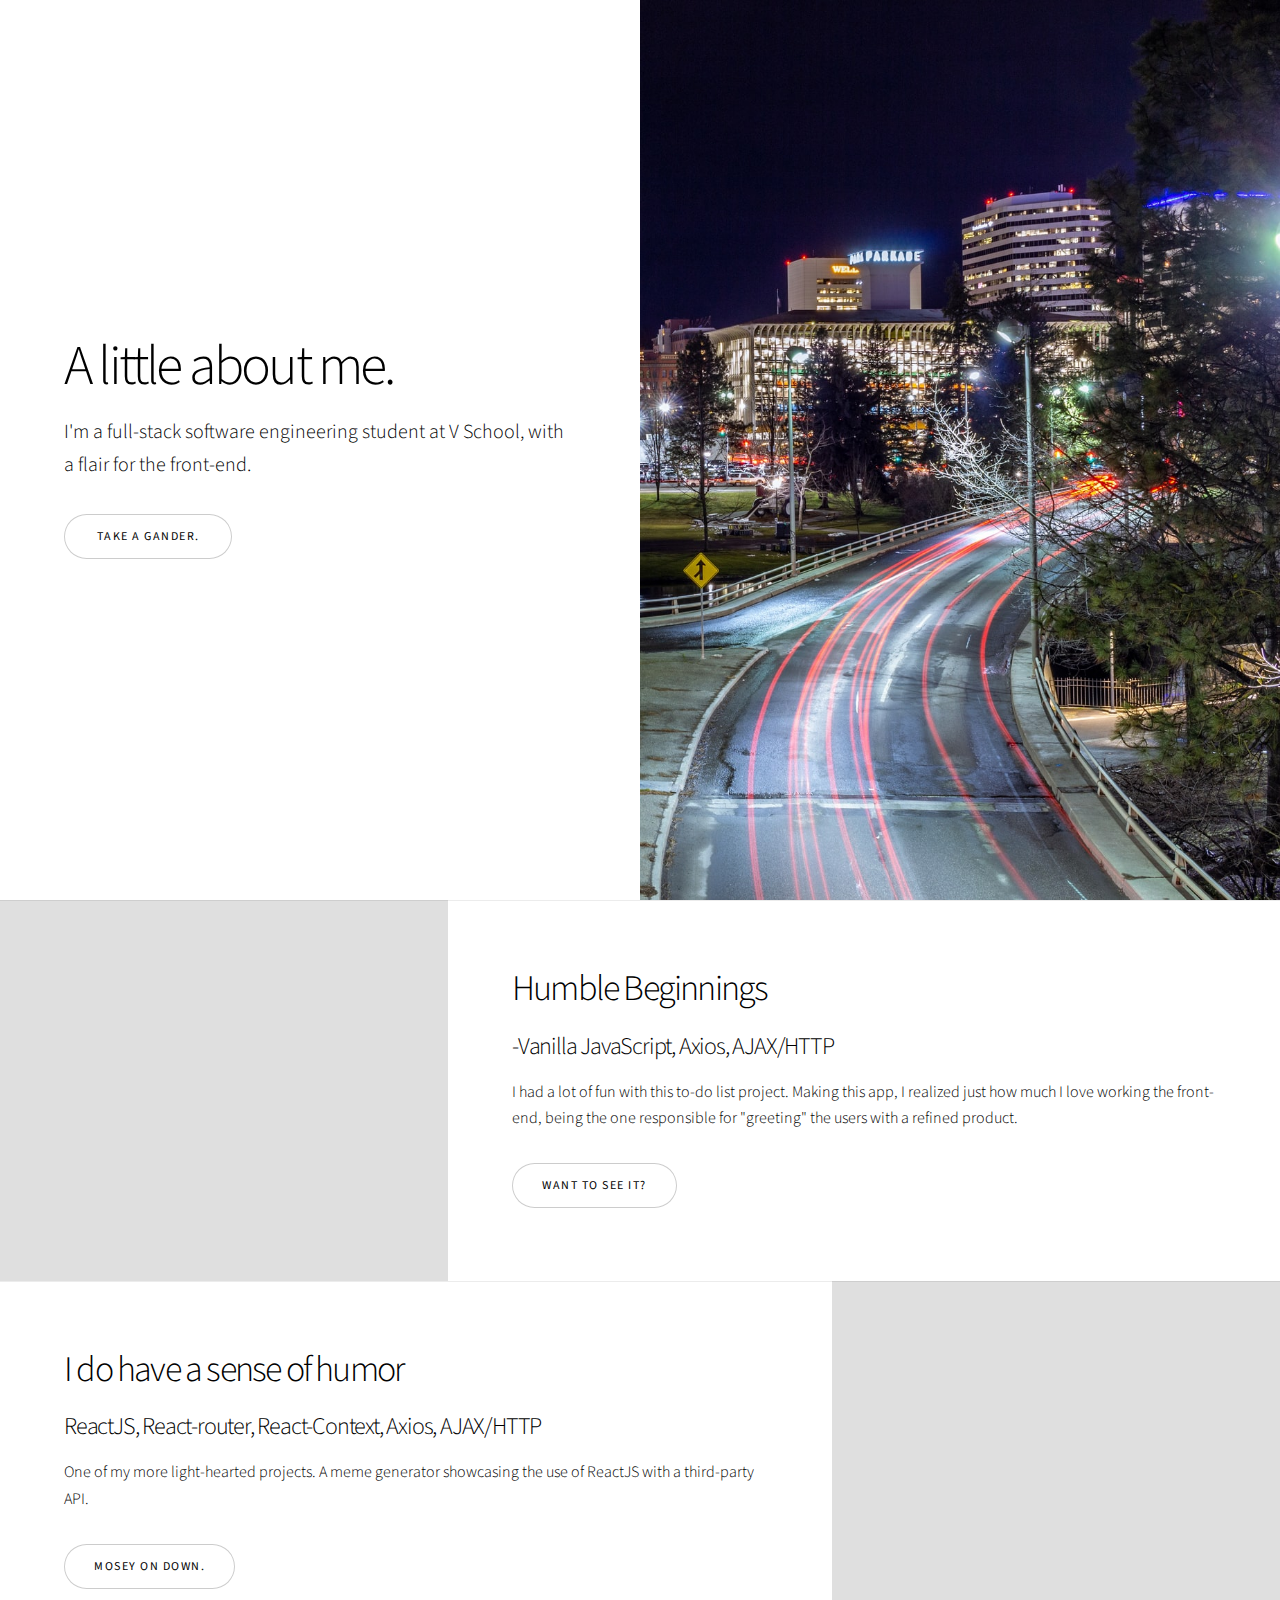
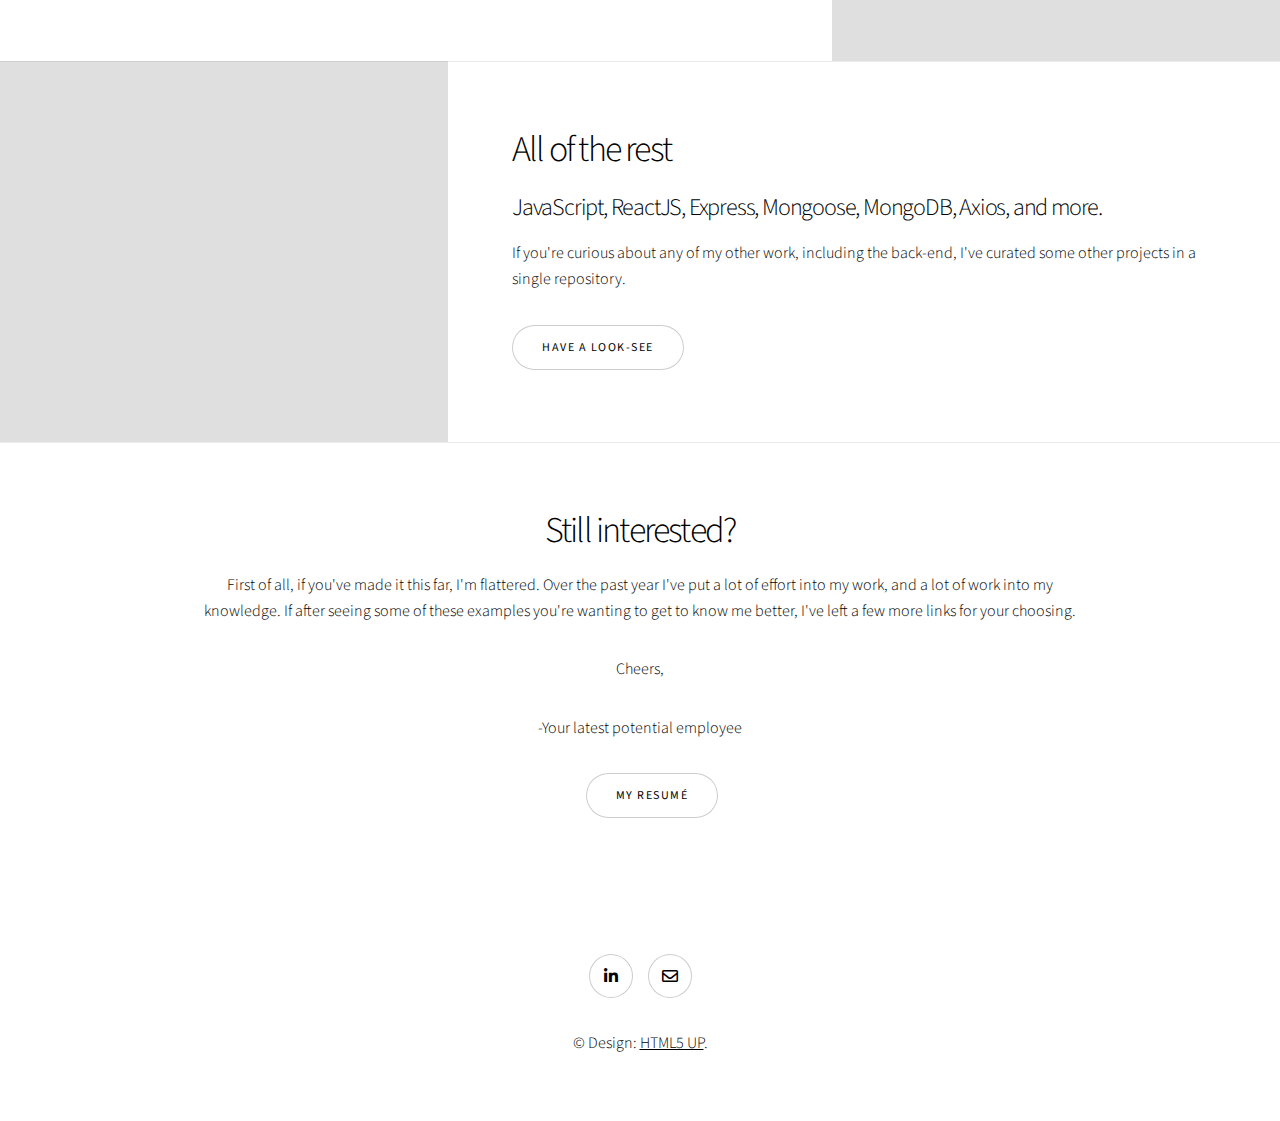
==== commit bafd366d: "fixed links, descriptions and verbage." ====
--- a/index.html
+++ b/index.html
@@ -34,10 +34,11 @@
 				<!-- Two -->
 					<section class="spotlight style1 orient-right content-align-left image-position-center onscroll-image-fade-in" id="first">
 						<div class="content">
-							<h2>"Humble Beginnings"</h2>
+							<h2>Humble Beginnings</h2>
+							<h3>-Vanilla JavaScript, Axios, AJAX/HTTP</h3>
 							<p>I had a lot of fun with this to-do list project. Making this app, I realized just how much I love working the front-end, being the one responsible for "greeting" the users with a refined product.</p>
 							<ul class="actions stacked">
-								<li><a href="#" class="button">Want to see it?</a></li>
+								<li><a href="https://bduffytodo.netlify.app/" class="button">Want to see it?</a></li>
 							</ul>
 						</div>
 						<div class="image">
@@ -48,10 +49,11 @@
 				<!-- Three -->
 					<section class="spotlight style1 orient-left content-align-left image-position-center onscroll-image-fade-in">
 						<div class="content">
-							<h2>"I do have a sense of humor"</h2>
-							<p>One of my more light-hearted projects. A meme generator showcasing the use of Reactjs with a third-party API.</p>
+							<h2>I do have a sense of humor</h2>
+							<h3>ReactJS, React-router, React-Context, Axios, AJAX/HTTP</h3>
+							<p>One of my more light-hearted projects. A meme generator showcasing the use of ReactJS with a third-party API.</p>
 							<ul class="actions stacked">
-								<li><a href="#" class="button">Learn More</a></li>
+								<li><a href="https://bduffymeme.netlify.app/" class="button">Mosey on down.</a></li>
 							</ul>
 						</div>
 						<div class="image">
@@ -62,279 +64,38 @@
 				<!-- Four -->
 					<section class="spotlight style1 orient-right content-align-left image-position-center onscroll-image-fade-in">
 						<div class="content">
-							<h2>"I'm a total sucker for fantasy RPGs"</h2>
-							<p>My latest project. After learning about context and react-router I put my knoweldge to the test to create a codex of my all-time favorite game, The Witcher 3: Wild Hunt.</p>
+							<h2>All of the rest</h2>
+							<h3>JavaScript, ReactJS, Express, Mongoose, MongoDB, Axios, and more.</h3>
+							<p>If you're curious about any of my other work, including the back-end, I've curated some other projects in a single repository.</p>
 							<ul class="actions stacked">
-								<li><a href="#" class="button">Learn More</a></li>
+								<li><a href="https://github.com/Braflee/my-work" class="button">Have a look-see</a></li>
 							</ul>
 						</div>
 						<div class="image">
-							<img src="images/witcher.jpg" alt="" />
+							<img src="images/gh-logo.jpg" alt="" />
 						</div>
 					</section>
 
 				<!-- Five -->
 					<section class="wrapper style1 align-center">
 						<div class="inner">
-							<h2>Massa sed condimentum</h2>
-							<p>Lorem ipsum dolor sit amet, consectetur adipiscing elit. Morbi id ante sed ex pharetra lacinia sit amet vel massa. Donec facilisis laoreet nulla eu bibendum. Donec ut ex risus. Fusce lorem lectus, pharetra pretium massa et, hendrerit vestibulum odio lorem ipsum.</p>
+							<h2>Still interested?</h2>
+							<p>First of all, if you've made it this far, I'm flattered. Over the past year I've put a lot of effort into my work, and a lot of work into my knowledge. If after seeing some of these examples you're wanting to get to know me better, I've left a few more links for your choosing.</p>
+							<p>Cheers,</p>
+							<p>-Your latest potential employee</p>
+							<ul>
+								<li><a href="" class="button">My resum&eacute;</a></li>
+							</ul>
 						</div>
-
-						<!-- Gallery -->
-							<!-- <div class="gallery style2 medium lightbox onscroll-fade-in">
-								<article>
-									<a href="images/gallery/fulls/01.jpg" class="image">
-										<img src="images/gallery/thumbs/01.jpg" alt="" />
-									</a>
-									<div class="caption">
-										<h3>Ipsum Dolor</h3>
-										<p>Lorem ipsum dolor amet, consectetur magna etiam elit. Etiam sed ultrices.</p>
-										<ul class="actions fixed">
-											<li><span class="button small">Details</span></li>
-										</ul>
-									</div>
-								</article>
-								<article>
-									<a href="images/gallery/fulls/02.jpg" class="image">
-										<img src="images/gallery/thumbs/02.jpg" alt="" />
-									</a>
-									<div class="caption">
-										<h3>Feugiat Lorem</h3>
-										<p>Lorem ipsum dolor amet, consectetur magna etiam elit. Etiam sed ultrices.</p>
-										<ul class="actions fixed">
-											<li><span class="button small">Details</span></li>
-										</ul>
-									</div>
-								</article>
-								<article>
-									<a href="images/gallery/fulls/03.jpg" class="image">
-										<img src="images/gallery/thumbs/03.jpg" alt="" />
-									</a>
-									<div class="caption">
-										<h3>Magna Amet</h3>
-										<p>Lorem ipsum dolor amet, consectetur magna etiam elit. Etiam sed ultrices.</p>
-										<ul class="actions fixed">
-											<li><span class="button small">Details</span></li>
-										</ul>
-									</div>
-								</article>
-								<article>
-									<a href="images/gallery/fulls/04.jpg" class="image">
-										<img src="images/gallery/thumbs/04.jpg" alt="" />
-									</a>
-									<div class="caption">
-										<h3>Sed Tempus</h3>
-										<p>Lorem ipsum dolor amet, consectetur magna etiam elit. Etiam sed ultrices.</p>
-										<ul class="actions fixed">
-											<li><span class="button small">Details</span></li>
-										</ul>
-									</div>
-								</article>
-								<article>
-									<a href="images/gallery/fulls/05.jpg" class="image">
-										<img src="images/gallery/thumbs/05.jpg" alt="" />
-									</a>
-									<div class="caption">
-										<h3>Ultrices Magna</h3>
-										<p>Lorem ipsum dolor amet, consectetur magna etiam elit. Etiam sed ultrices.</p>
-										<ul class="actions fixed">
-											<li><span class="button small">Details</span></li>
-										</ul>
-									</div>
-								</article>
-								<article>
-									<a href="images/gallery/fulls/06.jpg" class="image">
-										<img src="images/gallery/thumbs/06.jpg" alt="" />
-									</a>
-									<div class="caption">
-										<h3>Sed Tempus</h3>
-										<p>Lorem ipsum dolor amet, consectetur magna etiam elit. Etiam sed ultrices.</p>
-										<ul class="actions fixed">
-											<li><span class="button small">Details</span></li>
-										</ul>
-									</div>
-								</article>
-								<article>
-									<a href="images/gallery/fulls/07.jpg" class="image">
-										<img src="images/gallery/thumbs/07.jpg" alt="" />
-									</a>
-									<div class="caption">
-										<h3>Ipsum Lorem</h3>
-										<p>Lorem ipsum dolor amet, consectetur magna etiam elit. Etiam sed ultrices.</p>
-										<ul class="actions fixed">
-											<li><span class="button small">Details</span></li>
-										</ul>
-									</div>
-								</article>
-								<article>
-									<a href="images/gallery/fulls/08.jpg" class="image">
-										<img src="images/gallery/thumbs/08.jpg" alt="" />
-									</a>
-									<div class="caption">
-										<h3>Magna Risus</h3>
-										<p>Lorem ipsum dolor amet, consectetur magna etiam elit. Etiam sed ultrices.</p>
-										<ul class="actions fixed">
-											<li><span class="button small">Details</span></li>
-										</ul>
-									</div>
-								</article>
-								<article>
-									<a href="images/gallery/fulls/09.jpg" class="image">
-										<img src="images/gallery/thumbs/09.jpg" alt="" />
-									</a>
-									<div class="caption">
-										<h3>Tempus Dolor</h3>
-										<p>Lorem ipsum dolor amet, consectetur magna etiam elit. Etiam sed ultrices.</p>
-										<ul class="actions fixed">
-											<li><span class="button small">Details</span></li>
-										</ul>
-									</div>
-								</article>
-								<article>
-									<a href="images/gallery/fulls/10.jpg" class="image">
-										<img src="images/gallery/thumbs/10.jpg" alt="" />
-									</a>
-									<div class="caption">
-										<h3>Sed Etiam</h3>
-										<p>Lorem ipsum dolor amet, consectetur magna etiam elit. Etiam sed ultrices.</p>
-										<ul class="actions fixed">
-											<li><span class="button small">Details</span></li>
-										</ul>
-									</div>
-								</article>
-								<article>
-									<a href="images/gallery/fulls/11.jpg" class="image">
-										<img src="images/gallery/thumbs/11.jpg" alt="" />
-									</a>
-									<div class="caption">
-										<h3>Magna Lorem</h3>
-										<p>Lorem ipsum dolor amet, consectetur magna etiam elit. Etiam sed ultrices.</p>
-										<ul class="actions fixed">
-											<li><span class="button small">Details</span></li>
-										</ul>
-									</div>
-								</article>
-								<article>
-									<a href="images/gallery/fulls/12.jpg" class="image">
-										<img src="images/gallery/thumbs/12.jpg" alt="" />
-									</a>
-									<div class="caption">
-										<h3>Ipsum Dolor</h3>
-										<p>Lorem ipsum dolor amet, consectetur magna etiam elit. Etiam sed ultrices.</p>
-										<ul class="actions fixed">
-											<li><span class="button small">Details</span></li>
-										</ul>
-									</div>
-								</article>
-							</div>
-
-					</section> -->
-
-				<!-- Six -->
-					<!-- <section class="wrapper style1 align-center">
-						<div class="inner">
-							<h2>Ipsum sed consequat</h2>
-							<p>Lorem ipsum dolor sit amet, consectetur adipiscing elit. Morbi id ante sed ex pharetra lacinia sit amet vel massa. Donec facilisis laoreet nulla eu bibendum. Donec ut ex risus. Fusce lorem lectus, pharetra pretium massa et, hendrerit vestibulum odio lorem ipsum.</p>
-							<div class="items style1 medium onscroll-fade-in">
-								<section>
-									<span class="icon style2 major fa-gem"></span>
-									<h3>Lorem</h3>
-									<p>Lorem ipsum dolor sit amet, consectetur adipiscing elit. Morbi dui turpis, cursus eget orci amet aliquam congue semper. Etiam eget ultrices risus nec tempor elit.</p>
-								</section>
-								<section>
-									<span class="icon solid style2 major fa-save"></span>
-									<h3>Ipsum</h3>
-									<p>Lorem ipsum dolor sit amet, consectetur adipiscing elit. Morbi dui turpis, cursus eget orci amet aliquam congue semper. Etiam eget ultrices risus nec tempor elit.</p>
-								</section>
-								<section>
-									<span class="icon solid style2 major fa-chart-bar"></span>
-									<h3>Dolor</h3>
-									<p>Lorem ipsum dolor sit amet, consectetur adipiscing elit. Morbi dui turpis, cursus eget orci amet aliquam congue semper. Etiam eget ultrices risus nec tempor elit.</p>
-								</section>
-								<section>
-									<span class="icon solid style2 major fa-wifi"></span>
-									<h3>Amet</h3>
-									<p>Lorem ipsum dolor sit amet, consectetur adipiscing elit. Morbi dui turpis, cursus eget orci amet aliquam congue semper. Etiam eget ultrices risus nec tempor elit.</p>
-								</section>
-								<section>
-									<span class="icon solid style2 major fa-cog"></span>
-									<h3>Magna</h3>
-									<p>Lorem ipsum dolor sit amet, consectetur adipiscing elit. Morbi dui turpis, cursus eget orci amet aliquam congue semper. Etiam eget ultrices risus nec tempor elit.</p>
-								</section>
-								<section>
-									<span class="icon style2 major fa-paper-plane"></span>
-									<h3>Tempus</h3>
-									<p>Lorem ipsum dolor sit amet, consectetur adipiscing elit. Morbi dui turpis, cursus eget orci amet aliquam congue semper. Etiam eget ultrices risus nec tempor elit.</p>
-								</section>
-								<section>
-									<span class="icon solid style2 major fa-desktop"></span>
-									<h3>Aliquam</h3>
-									<p>Lorem ipsum dolor sit amet, consectetur adipiscing elit. Morbi dui turpis, cursus eget orci amet aliquam congue semper. Etiam eget ultrices risus nec tempor elit.</p>
-								</section>
-								<section>
-									<span class="icon solid style2 major fa-sync-alt"></span>
-									<h3>Elit</h3>
-									<p>Lorem ipsum dolor sit amet, consectetur adipiscing elit. Morbi dui turpis, cursus eget orci amet aliquam congue semper. Etiam eget ultrices risus nec tempor elit.</p>
-								</section>
-								<section>
-									<span class="icon solid style2 major fa-hashtag"></span>
-									<h3>Morbi</h3>
-									<p>Lorem ipsum dolor sit amet, consectetur adipiscing elit. Morbi dui turpis, cursus eget orci amet aliquam congue semper. Etiam eget ultrices risus nec tempor elit.</p>
-								</section>
-								<section>
-									<span class="icon solid style2 major fa-bolt"></span>
-									<h3>Turpis</h3>
-									<p>Lorem ipsum dolor sit amet, consectetur adipiscing elit. Morbi dui turpis, cursus eget orci amet aliquam congue semper. Etiam eget ultrices risus nec tempor elit.</p>
-								</section>
-								<section>
-									<span class="icon solid style2 major fa-envelope"></span>
-									<h3>Ultrices</h3>
-									<p>Lorem ipsum dolor sit amet, consectetur adipiscing elit. Morbi dui turpis, cursus eget orci amet aliquam congue semper. Etiam eget ultrices risus nec tempor elit.</p>
-								</section>
-								<section>
-									<span class="icon solid style2 major fa-leaf"></span>
-									<h3>Risus</h3>
-									<p>Lorem ipsum dolor sit amet, consectetur adipiscing elit. Morbi dui turpis, cursus eget orci amet aliquam congue semper. Etiam eget ultrices risus nec tempor elit.</p>
-								</section>
-							</div>
-						</div>
-					</section> -->
-
-				<!-- Seven -->
-					<!-- <section class="wrapper style1 align-center">
-						<div class="inner medium">
-							<h2>Get in touch</h2>
-							<form method="post" action="#">
-								<div class="fields">
-									<div class="field half">
-										<label for="name">Name</label>
-										<input type="text" name="name" id="name" value="" />
-									</div>
-									<div class="field half">
-										<label for="email">Email</label>
-										<input type="email" name="email" id="email" value="" />
-									</div>
-									<div class="field">
-										<label for="message">Message</label>
-										<textarea name="message" id="message" rows="6"></textarea>
-									</div>
-								</div>
-								<ul class="actions special">
-									<li><input type="submit" name="submit" id="submit" value="Send Message" /></li>
-								</ul>
-							</form>
-
-						</div>
-					</section> -->
 
 				<!-- Footer -->
 					<footer class="wrapper style1 align-center">
 						<div class="inner">
 							<ul class="icons">
 								<li><a href="https://www.linkedin.com/in/bradleyduffy/" class="icon brands style2 fa-linkedin-in"><span class="label">LinkedIn</span></a></li>
-								<li><a href="#" class="icon style2 fa-envelope"><span class="label">Email</span></a></li>
+								<li><a href="mailto: brad.duffy24@gmail.com" class="icon style2 fa-envelope"><span class="label">Email</span></a></li>
 							</ul>
-							<p>&copy; Untitled. Design: <a href="https://html5up.net">HTML5 UP</a>.</p>
+							<p>&copy; Design: <a href="https://html5up.net">HTML5 UP</a>.</p>
 						</div>
 					</footer>
 
--- a/assets/css/main.css
+++ b/assets/css/main.css
@@ -2700,6 +2700,7 @@
 
 		ul li {
 			padding-left: 0.5rem;
+			list-style: none;
 		}
 
 		ul.alt {
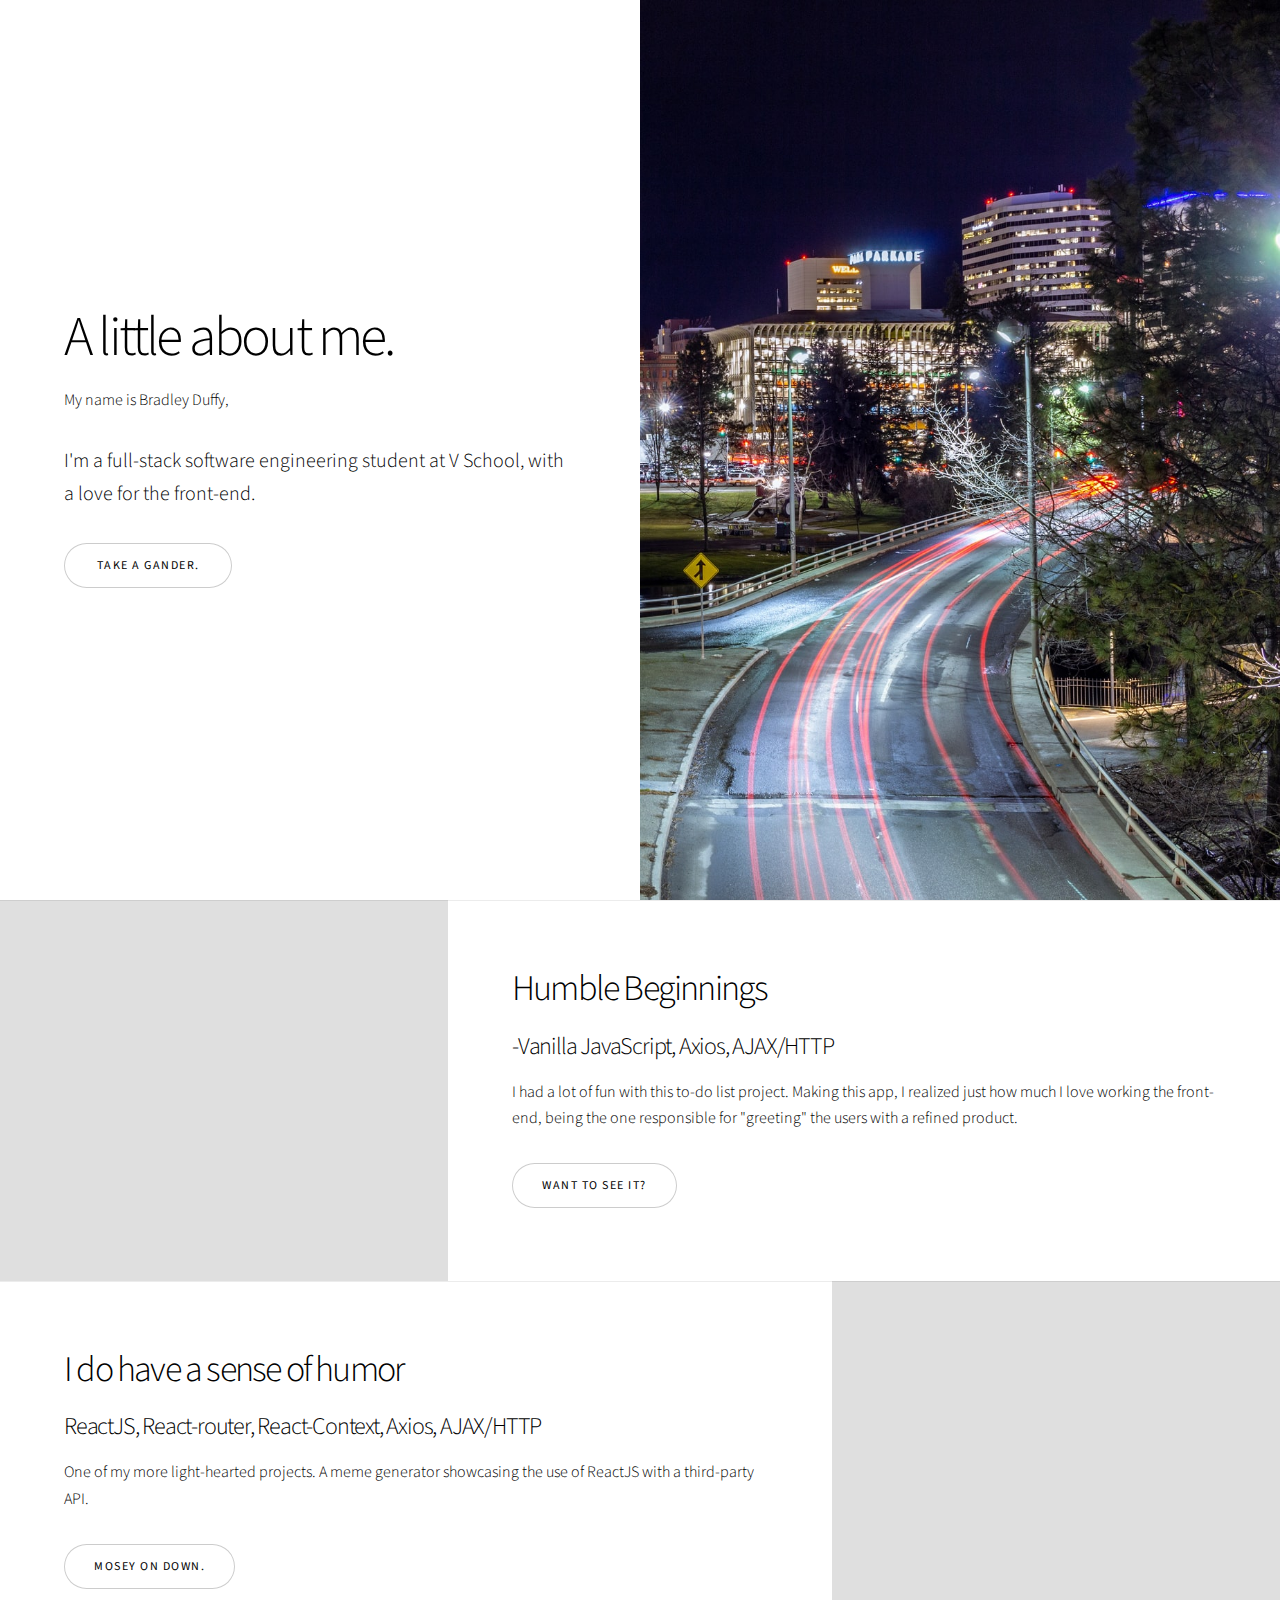
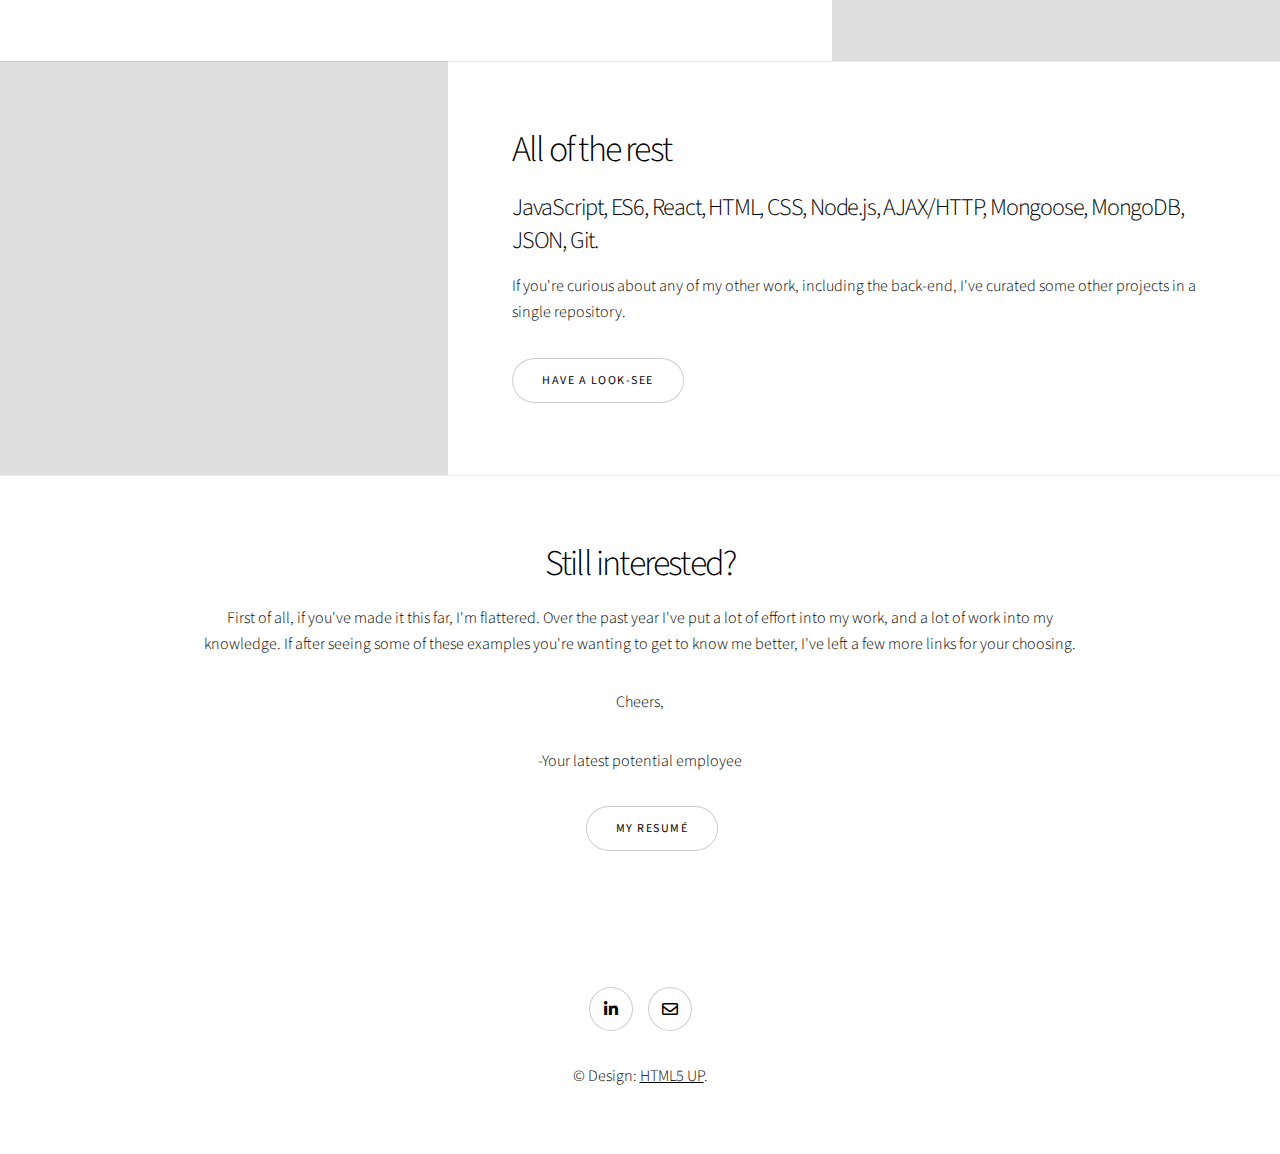
==== commit 7213dfcf: "fixed some wording/verbage" ====
--- a/index.html
+++ b/index.html
@@ -21,7 +21,8 @@
 					<section class="banner style1 orient-left content-align-left image-position-right fullscreen onload-image-fade-in onload-content-fade-right">
 						<div class="content">
 							<h1>A little about me.</h1>
-							<p class="major">I'm a full-stack software engineering student at V School, with a flair for the front-end.</p>
+							<p>My name is Bradley Duffy, </p>
+							<p class="major">I'm a full-stack software engineering student at V School, with a love for the front-end.</p>
 							<ul class="actions stacked">
 								<li><a href="#first" class="button big wide smooth-scroll-middle">Take a gander.</a></li>
 							</ul>
@@ -65,7 +66,7 @@
 					<section class="spotlight style1 orient-right content-align-left image-position-center onscroll-image-fade-in">
 						<div class="content">
 							<h2>All of the rest</h2>
-							<h3>JavaScript, ReactJS, Express, Mongoose, MongoDB, Axios, and more.</h3>
+							<h3>JavaScript, ES6, React, HTML, CSS, Node.js, AJAX/HTTP, Mongoose, MongoDB, JSON, Git.</h3>
 							<p>If you're curious about any of my other work, including the back-end, I've curated some other projects in a single repository.</p>
 							<ul class="actions stacked">
 								<li><a href="https://github.com/Braflee/my-work" class="button">Have a look-see</a></li>
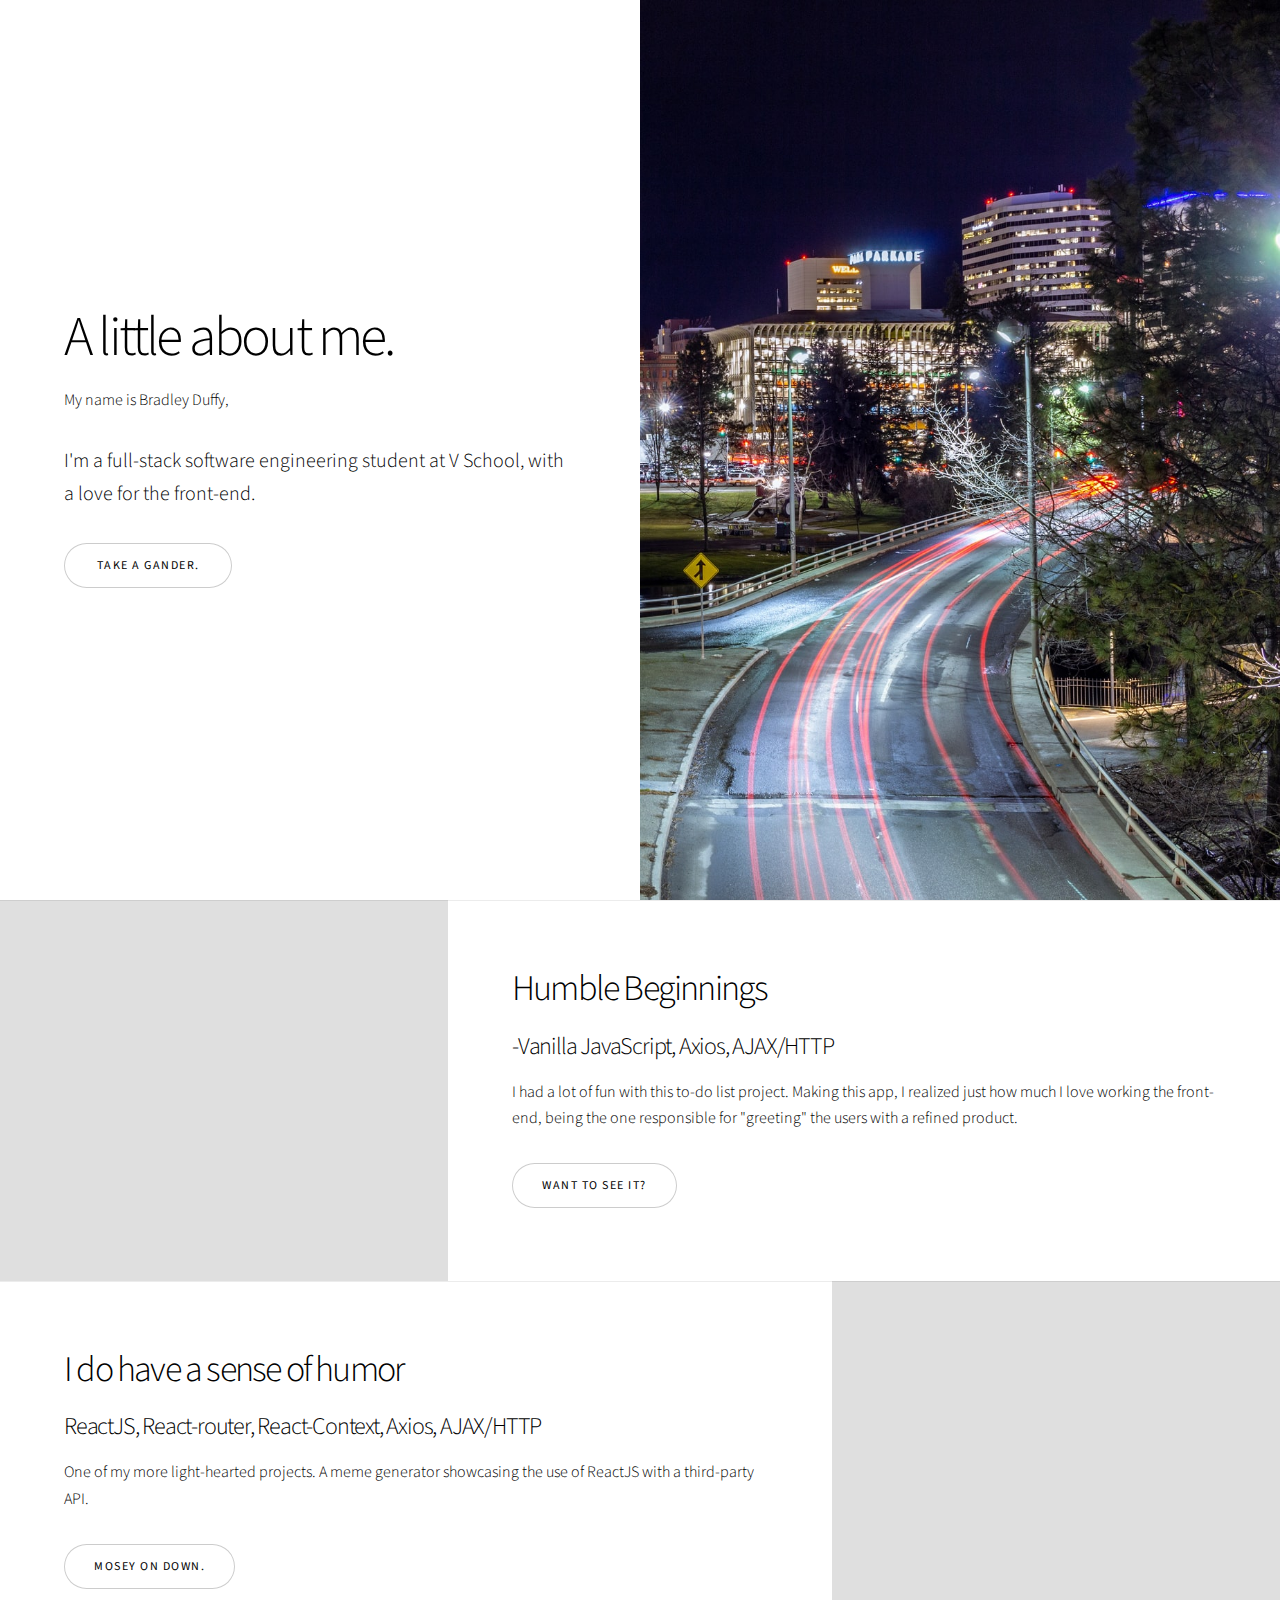
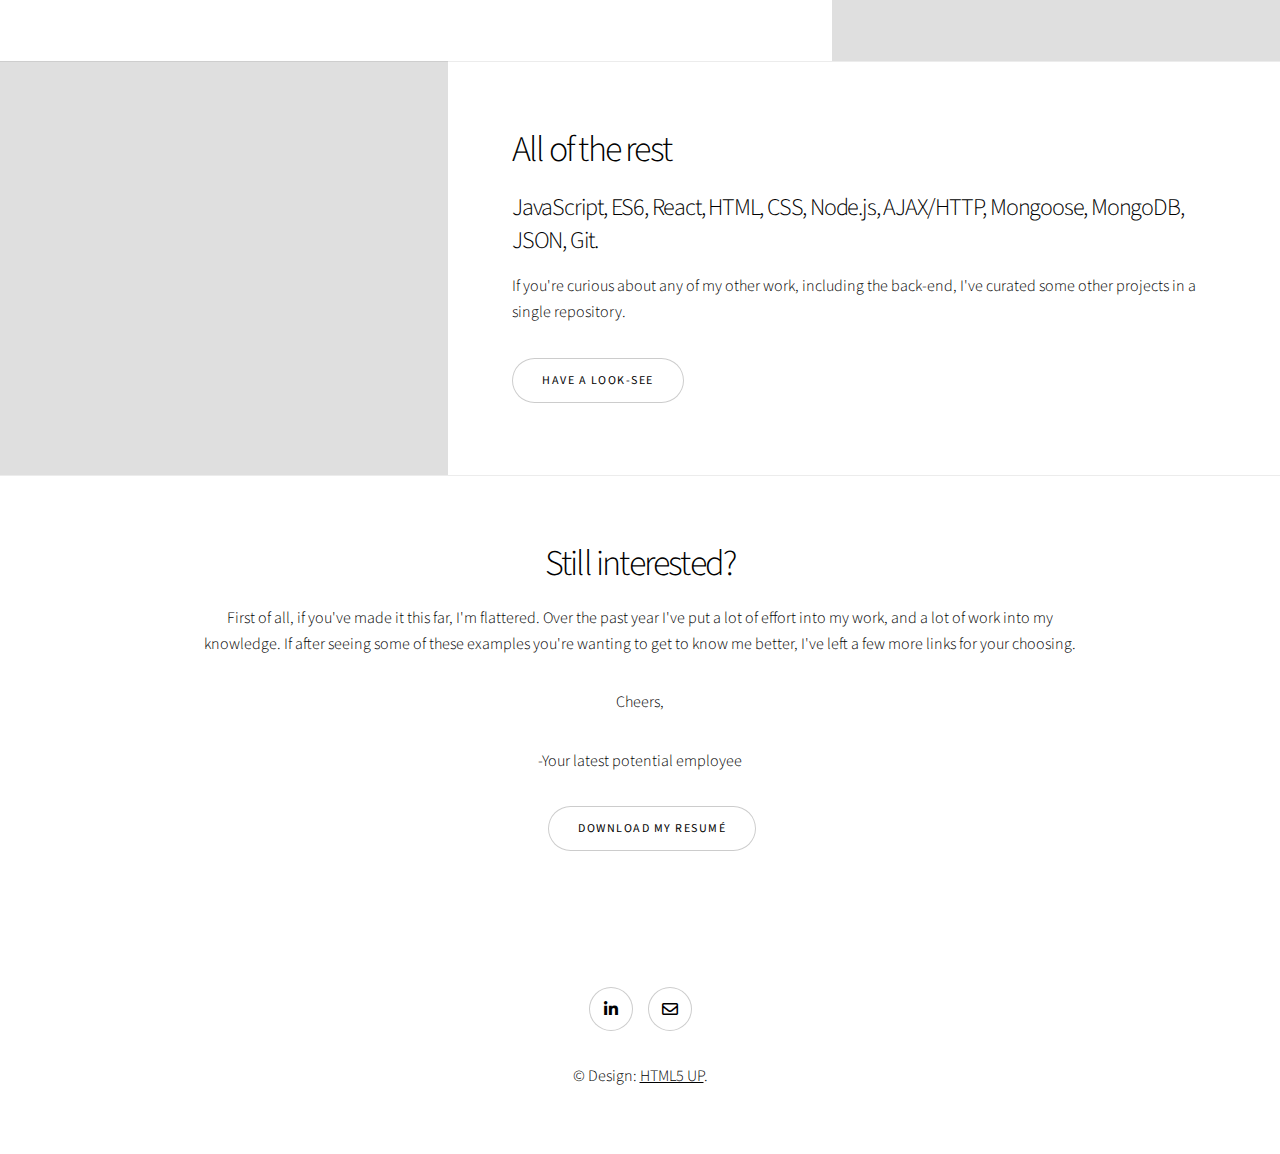
==== commit 7621c41b: "20210924" ====
--- a/index.html
+++ b/index.html
@@ -85,7 +85,7 @@
 							<p>Cheers,</p>
 							<p>-Your latest potential employee</p>
 							<ul>
-								<li><a href="" class="button">My resum&eacute;</a></li>
+								<li><a href="assets/Brad Duffy Web Dev Resume.pdf" class="button">Download my resum&eacute;</a></li>
 							</ul>
 						</div>
 
